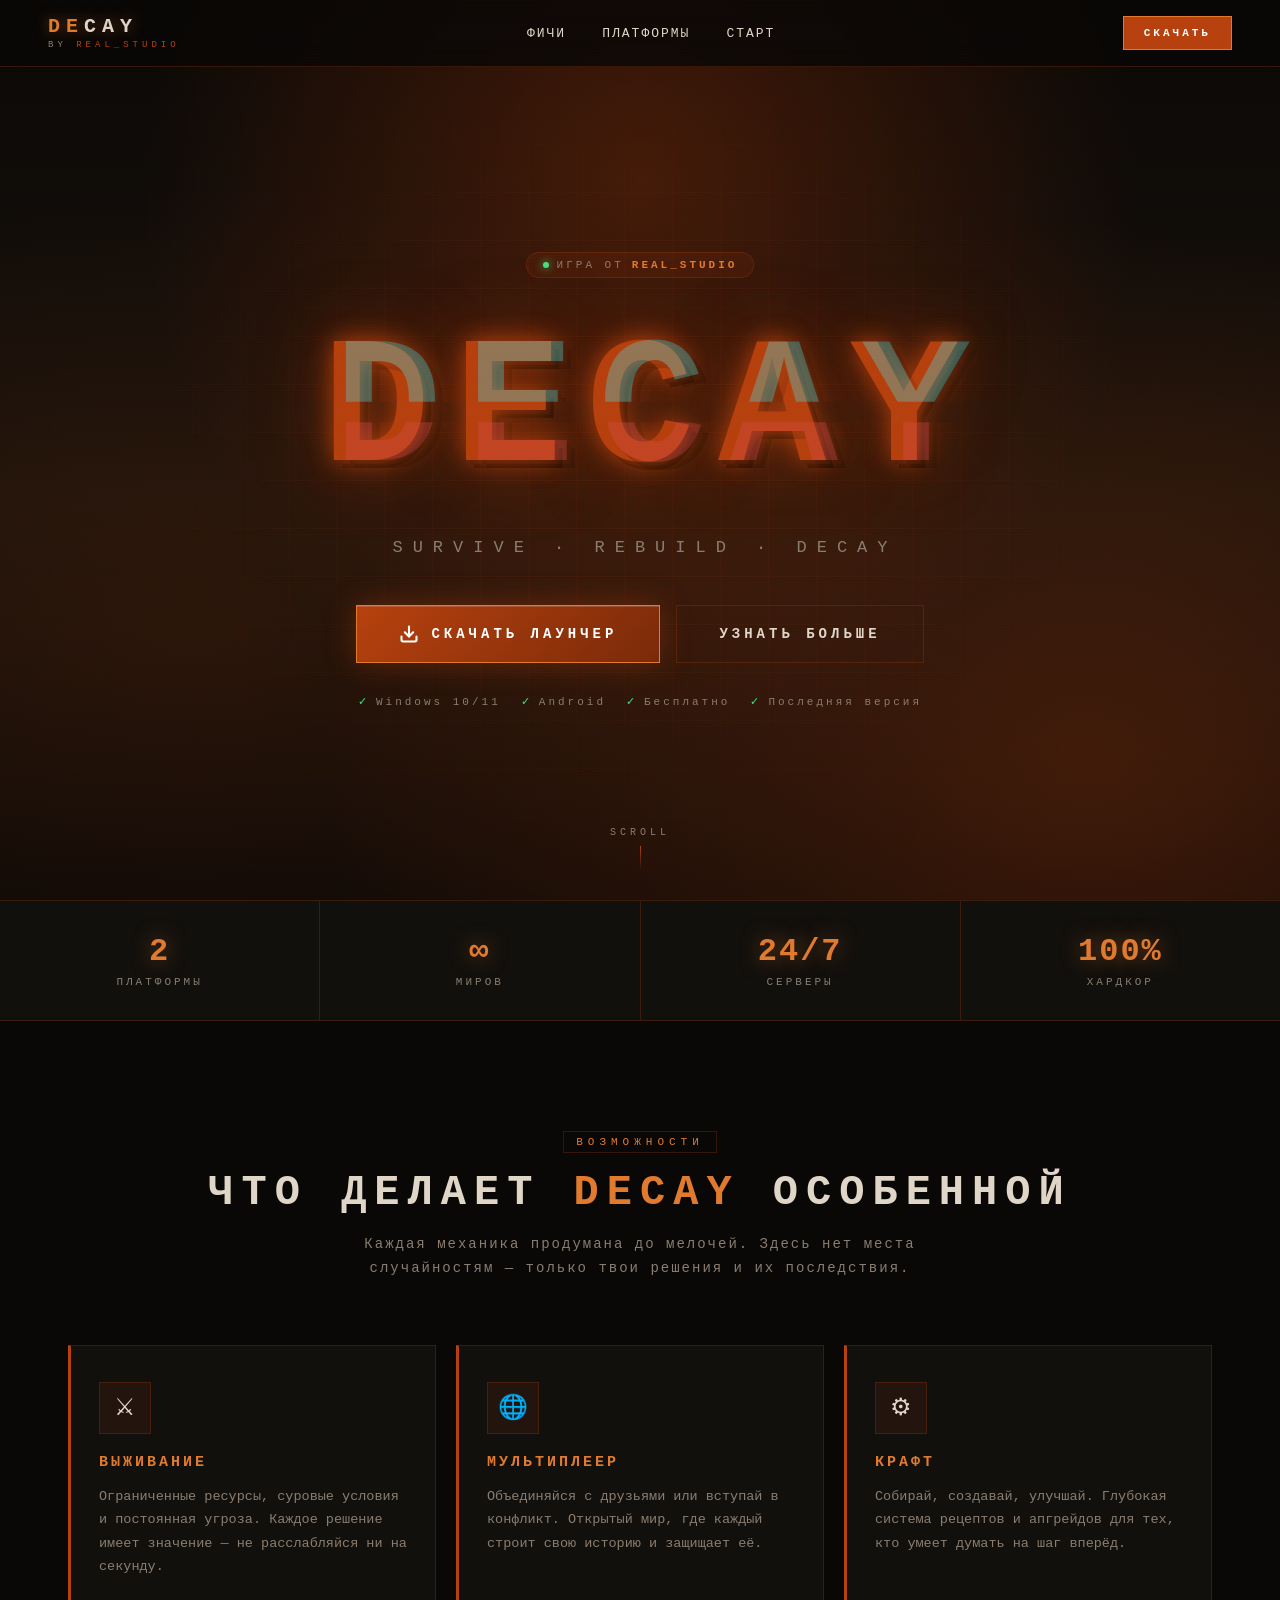
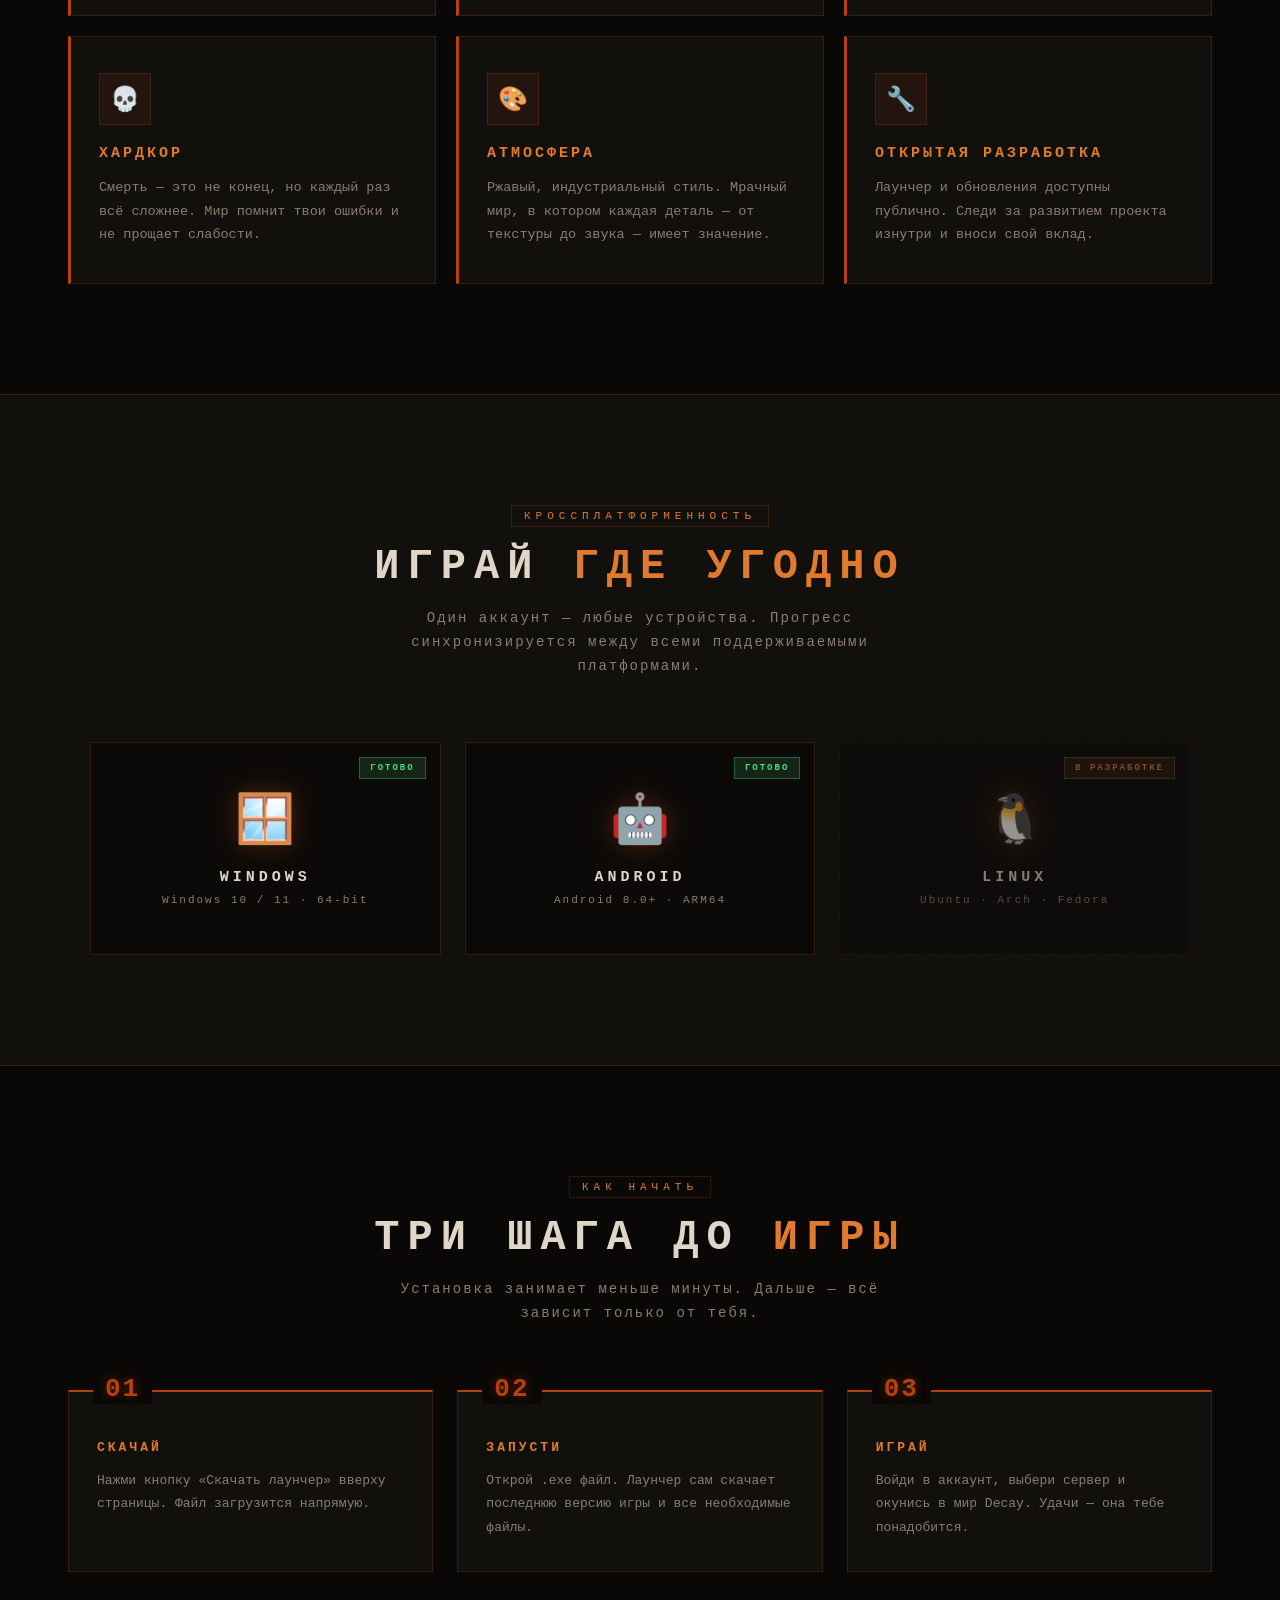
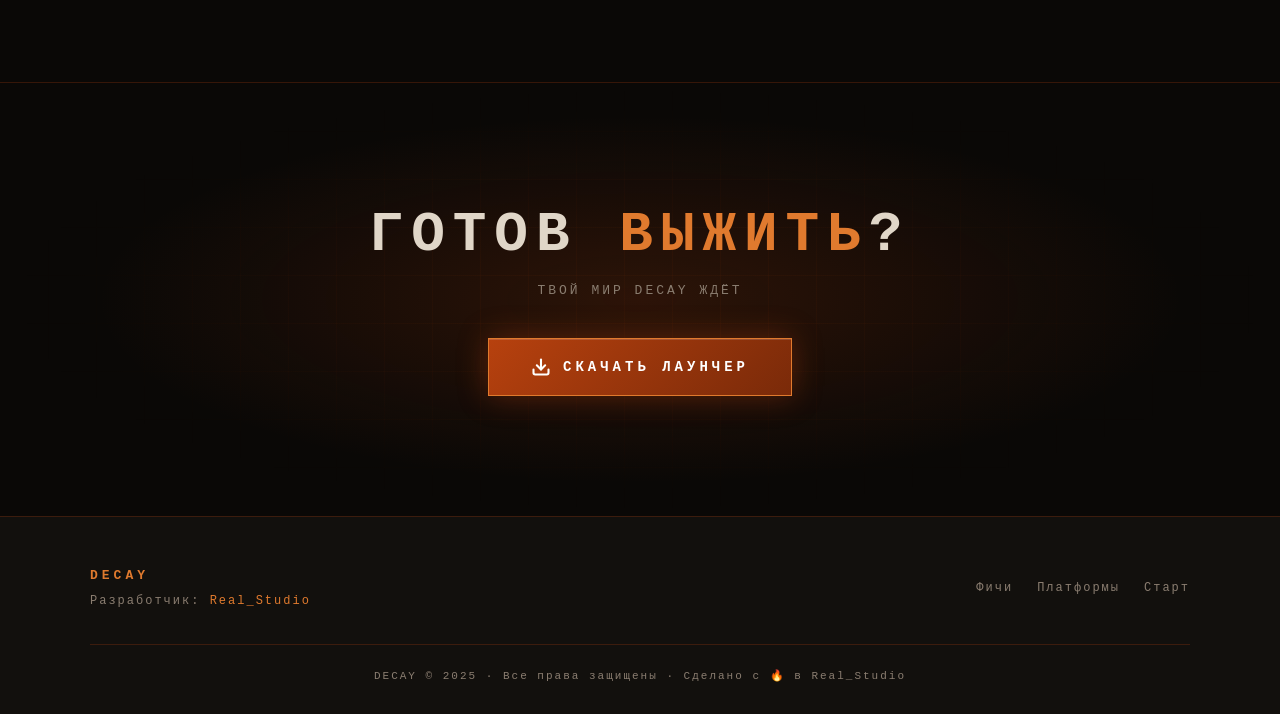
==== index.html @ 6ccb65f1 "Add initial index.html for DECAY landing page Initial HTML structure for the DECAY game landing page" ====
<!DOCTYPE html>
<html lang="ru">
<head>
<meta charset="UTF-8">
<meta name="viewport" content="width=device-width, initial-scale=1.0">
<title>DECAY — Survival Multiplayer by Real_Studio</title>
<meta name="description" content="DECAY — кроссплатформенная survival-игра от Real_Studio. Скачай лаунчер и окунись в ржавый мир выживания.">
<style>
  :root {
    --rust: #b7410e;
    --rust-light: #e07a2e;
    --rust-bright: #ff8c3a;
    --rust-dark: #7a2a09;
    --bg: #0a0806;
    --bg2: #12100d;
    --bg3: #1a1612;
    --border: rgba(183,65,14,0.25);
    --text: #e0d6c8;
    --dim: #8a7d70;
    --green: #4ade80;
  }

  * { margin: 0; padding: 0; box-sizing: border-box; }

  html, body {
    background: var(--bg);
    color: var(--text);
    font-family: 'Consolas', 'Courier New', monospace;
    overflow-x: hidden;
    scroll-behavior: smooth;
    -webkit-font-smoothing: antialiased;
  }

  body::before {
    content: '';
    position: fixed;
    inset: 0;
    pointer-events: none;
    z-index: 9999;
    opacity: 0.035;
    background-image: repeating-linear-gradient(
      0deg, transparent 0, transparent 2px,
      rgba(255,255,255,0.15) 2px, rgba(255,255,255,0.15) 3px
    );
    mix-blend-mode: overlay;
  }

  /* === NAVBAR === */
  nav {
    position: fixed;
    top: 0; left: 0; right: 0;
    z-index: 1000;
    display: flex;
    align-items: center;
    justify-content: space-between;
    padding: 16px 48px;
    background: rgba(10,8,6,0.85);
    backdrop-filter: blur(12px);
    -webkit-backdrop-filter: blur(12px);
    border-bottom: 1px solid var(--border);
  }
  .nav-brand {
    display: flex;
    align-items: center;
    gap: 14px;
    text-decoration: none;
  }
  .nav-logo {
    width: 40px;
    height: 40px;
    object-fit: contain;
    filter: drop-shadow(0 0 10px rgba(217,97,28,0.7));
  }
  .brand-text {
    display: flex;
    flex-direction: column;
    line-height: 1;
  }
  .logo {
    font-weight: 900;
    font-size: 20px;
    letter-spacing: 6px;
    color: var(--rust-light);
    text-shadow: 0 0 14px rgba(224,122,46,0.5);
  }
  .logo span { color: var(--text); }
  .brand-sub {
    font-size: 9px;
    letter-spacing: 4px;
    color: var(--dim);
    margin-top: 4px;
  }
  .brand-sub em {
    color: var(--rust);
    font-style: normal;
  }
  nav ul {
    display: flex;
    gap: 36px;
    list-style: none;
  }
  nav a.nav-link {
    color: var(--text);
    text-decoration: none;
    font-size: 13px;
    letter-spacing: 2px;
    transition: color .2s, text-shadow .2s;
    position: relative;
  }
  nav a.nav-link::after {
    content: '';
    position: absolute;
    left: 0; bottom: -6px;
    width: 0; height: 1px;
    background: var(--rust-light);
    transition: width .3s;
  }
  nav a.nav-link:hover { color: var(--rust-light); }
  nav a.nav-link:hover::after { width: 100%; }

  .nav-download {
    padding: 10px 20px;
    background: var(--rust);
    color: #fff;
    text-decoration: none;
    font-size: 11px;
    letter-spacing: 3px;
    border: 1px solid var(--rust-light);
    transition: all .2s;
    font-weight: bold;
  }
  .nav-download:hover {
    background: var(--rust-light);
    box-shadow: 0 0 20px rgba(224,122,46,0.6);
  }

  /* === HERO === */
  .hero {
    min-height: 100vh;
    display: flex;
    flex-direction: column;
    justify-content: center;
    align-items: center;
    text-align: center;
    padding: 140px 24px 80px;
    position: relative;
    overflow: hidden;
    background:
      radial-gradient(ellipse at 50% 20%, rgba(122,42,9,0.5) 0%, transparent 55%),
      radial-gradient(ellipse at 85% 85%, rgba(183,65,14,0.3) 0%, transparent 50%),
      radial-gradient(ellipse at 15% 70%, rgba(183,65,14,0.15) 0%, transparent 50%),
      linear-gradient(180deg, #0a0806 0%, #17110b 55%, #0a0806 100%);
  }
  .hero::before {
    content: '';
    position: absolute;
    inset: 0;
    background-image: 
      linear-gradient(rgba(183,65,14,0.07) 1px, transparent 1px),
      linear-gradient(90deg, rgba(183,65,14,0.07) 1px, transparent 1px);
    background-size: 48px 48px;
    mask-image: radial-gradient(ellipse at center, black 15%, transparent 70%);
    -webkit-mask-image: radial-gradient(ellipse at center, black 15%, transparent 70%);
    pointer-events: none;
  }

  .studio-tag {
    position: relative;
    z-index: 2;
    display: inline-flex;
    align-items: center;
    gap: 8px;
    padding: 6px 16px;
    background: rgba(183,65,14,0.1);
    border: 1px solid var(--border);
    border-radius: 100px;
    font-size: 11px;
    letter-spacing: 3px;
    color: var(--dim);
    margin-bottom: 32px;
  }
  .studio-tag em {
    color: var(--rust-light);
    font-style: normal;
    font-weight: bold;
  }
  .studio-tag .dot {
    width: 6px; height: 6px;
    border-radius: 50%;
    background: var(--green);
    box-shadow: 0 0 8px var(--green);
    animation: pulse 2s infinite;
  }
  @keyframes pulse {
    0%, 100% { opacity: 1; }
    50% { opacity: 0.4; }
  }

  .hero-logo {
    width: 180px;
    height: 180px;
    object-fit: contain;
    margin-bottom: 24px;
    position: relative;
    z-index: 2;
    filter: drop-shadow(0 0 30px rgba(224,122,46,0.75)) drop-shadow(0 0 70px rgba(183,65,14,0.5));
    animation: logoPulse 4s ease-in-out infinite;
  }
  @keyframes logoPulse {
    0%, 100% { filter: drop-shadow(0 0 30px rgba(224,122,46,0.75)) drop-shadow(0 0 70px rgba(183,65,14,0.5)); }
    50% { filter: drop-shadow(0 0 40px rgba(224,122,46,0.95)) drop-shadow(0 0 90px rgba(183,65,14,0.7)); }
  }

  .hero h1 {
    font-size: clamp(64px, 15vw, 180px);
    font-weight: 900;
    letter-spacing: 24px;
    margin-bottom: 24px;
    color: var(--rust);
    position: relative;
    text-shadow:
      0 0 24px rgba(183,65,14,0.9),
      0 0 70px rgba(183,65,14,0.5),
      4px 4px 0 #2a1206,
      8px 8px 0 #1a0d04;
    animation: flicker 5s infinite;
    z-index: 2;
    padding-left: 24px;
  }
  .hero h1::before, .hero h1::after {
    content: 'DECAY';
    position: absolute;
    top: 0; left: 0;
    width: 100%;
    overflow: hidden;
    padding-left: 24px;
  }
  .hero h1::before {
    color: #4ad6d6;
    animation: glitch1 3s infinite;
    clip-path: polygon(0 0, 100% 0, 100% 45%, 0 45%);
    opacity: 0.35;
  }
  .hero h1::after {
    color: #d64a4a;
    animation: glitch2 3.5s infinite;
    clip-path: polygon(0 55%, 100% 55%, 100% 100%, 0 100%);
    opacity: 0.35;
  }

  @keyframes flicker {
    0%, 100% { opacity: 1; }
    91% { opacity: 1; }
    92% { opacity: 0.7; }
    93% { opacity: 1; }
    95% { opacity: 0.85; }
    96% { opacity: 1; }
  }
  @keyframes glitch1 {
    0%, 100% { transform: translate(0); }
    20% { transform: translate(-3px, 1px); }
    40% { transform: translate(2px, -1px); }
    60% { transform: translate(-1px, 0); }
  }
  @keyframes glitch2 {
    0%, 100% { transform: translate(0); }
    25% { transform: translate(3px, -1px); }
    55% { transform: translate(-2px, 1px); }
    75% { transform: translate(1px, 0); }
  }

  .hero p.tagline {
    font-size: clamp(13px, 1.8vw, 17px);
    letter-spacing: 10px;
    color: var(--dim);
    margin-bottom: 48px;
    text-transform: uppercase;
    position: relative;
    z-index: 2;
    padding-left: 10px;
  }

  .hero-buttons {
    display: flex;
    gap: 16px;
    flex-wrap: wrap;
    justify-content: center;
    position: relative;
    z-index: 2;
    margin-bottom: 32px;
  }

  .btn {
    display: inline-flex;
    align-items: center;
    gap: 12px;
    padding: 18px 42px;
    font-family: inherit;
    font-size: 14px;
    font-weight: bold;
    letter-spacing: 4px;
    text-transform: uppercase;
    text-decoration: none;
    border: 1px solid;
    transition: all .25s;
    cursor: pointer;
    position: relative;
    overflow: hidden;
  }
  .btn-primary {
    background: linear-gradient(135deg, var(--rust) 0%, var(--rust-dark) 100%);
    color: #fff;
    border-color: var(--rust-light);
    box-shadow: 0 0 30px rgba(183,65,14,0.4), inset 0 1px 0 rgba(255,255,255,0.15);
  }
  .btn-primary::before {
    content: '';
    position: absolute;
    top: 0; left: -100%;
    width: 100%; height: 100%;
    background: linear-gradient(90deg, transparent, rgba(255,255,255,0.15), transparent);
    transition: left .6s;
  }
  .btn-primary:hover::before { left: 100%; }
  .btn-primary:hover {
    transform: translateY(-2px);
    box-shadow: 0 0 55px rgba(224,122,46,0.8), 0 10px 25px rgba(0,0,0,0.6);
    background: linear-gradient(135deg, var(--rust-light) 0%, var(--rust) 100%);
  }
  .btn-primary:active { transform: translateY(0); }
  .btn-primary svg { width: 20px; height: 20px; }

  .btn-secondary {
    background: transparent;
    color: var(--text);
    border-color: var(--border);
  }
  .btn-secondary:hover {
    border-color: var(--rust-light);
    color: var(--rust-light);
    background: rgba(183,65,14,0.05);
  }

  .hero .meta {
    font-size: 11px;
    color: var(--dim);
    letter-spacing: 3px;
    position: relative;
    z-index: 2;
    display: flex;
    gap: 20px;
    flex-wrap: wrap;
    justify-content: center;
  }
  .hero .meta span {
    display: inline-flex;
    align-items: center;
    gap: 6px;
  }
  .hero .meta .check {
    color: var(--green);
  }

  /* === SCROLL HINT === */
  .scroll-hint {
    position: absolute;
    bottom: 30px;
    left: 50%;
    transform: translateX(-50%);
    color: var(--dim);
    font-size: 10px;
    letter-spacing: 4px;
    z-index: 2;
    display: flex;
    flex-direction: column;
    align-items: center;
    gap: 8px;
    animation: bounce 2s infinite;
  }
  @keyframes bounce {
    0%, 100% { transform: translate(-50%, 0); }
    50% { transform: translate(-50%, 8px); }
  }
  .scroll-hint::after {
    content: '';
    width: 1px;
    height: 24px;
    background: linear-gradient(to bottom, var(--rust), transparent);
  }

  /* === STATS BAR === */
  .stats-bar {
    display: flex;
    justify-content: center;
    flex-wrap: wrap;
    gap: 0;
    background: var(--bg2);
    border-top: 1px solid var(--border);
    border-bottom: 1px solid var(--border);
    padding: 0;
  }
  .stat {
    flex: 1;
    min-width: 180px;
    padding: 32px 24px;
    text-align: center;
    border-right: 1px solid var(--border);
  }
  .stat:last-child { border-right: none; }
  .stat-value {
    font-size: 32px;
    font-weight: 900;
    color: var(--rust-light);
    letter-spacing: 2px;
    text-shadow: 0 0 20px rgba(224,122,46,0.5);
    margin-bottom: 6px;
  }
  .stat-label {
    font-size: 11px;
    letter-spacing: 3px;
    color: var(--dim);
    text-transform: uppercase;
  }

  /* === SECTIONS === */
  section {
    padding: 110px 48px;
    max-width: 1240px;
    margin: 0 auto;
  }
  .section-header {
    text-align: center;
    margin-bottom: 64px;
  }
  .section-kicker {
    display: inline-block;
    font-size: 11px;
    letter-spacing: 5px;
    color: var(--rust-light);
    margin-bottom: 16px;
    padding: 4px 12px;
    border: 1px solid var(--border);
  }
  .section-title {
    font-size: clamp(28px, 4vw, 42px);
    font-weight: 900;
    letter-spacing: 8px;
    color: var(--text);
    margin-bottom: 16px;
  }
  .section-title span { color: var(--rust-light); }
  .section-sub {
    color: var(--dim);
    letter-spacing: 2px;
    font-size: 14px;
    max-width: 560px;
    margin: 0 auto;
    line-height: 1.7;
  }

  /* === FEATURES === */
  .features-grid {
    display: grid;
    grid-template-columns: repeat(auto-fit, minmax(280px, 1fr));
    gap: 20px;
  }
  .feature-card {
    padding: 36px 28px;
    background: var(--bg2);
    border: 1px solid var(--border);
    border-left: 3px solid var(--rust);
    transition: all .3s;
    position: relative;
    overflow: hidden;
  }
  .feature-card::before {
    content: '';
    position: absolute;
    top: 0; left: -100%;
    width: 100%; height: 100%;
    background: linear-gradient(90deg, transparent, rgba(224,122,46,0.08), transparent);
    transition: left .6s;
  }
  .feature-card:hover::before { left: 100%; }
  .feature-card:hover {
    border-left-color: var(--rust-light);
    border-color: rgba(224,122,46,0.5);
    transform: translateY(-4px);
    box-shadow: 0 15px 35px rgba(0,0,0,0.6), 0 0 25px rgba(183,65,14,0.15);
  }
  .feature-icon {
    display: inline-flex;
    align-items: center;
    justify-content: center;
    width: 52px;
    height: 52px;
    background: rgba(183,65,14,0.1);
    border: 1px solid var(--border);
    margin-bottom: 20px;
    font-size: 24px;
  }
  .feature-card h3 {
    font-size: 15px;
    letter-spacing: 3px;
    color: var(--rust-light);
    margin-bottom: 14px;
    font-weight: 900;
  }
  .feature-card p {
    font-size: 13.5px;
    line-height: 1.75;
    color: var(--dim);
  }

  /* === PLATFORMS === */
  .platforms {
    background: var(--bg2);
    border-top: 1px solid var(--border);
    border-bottom: 1px solid var(--border);
    max-width: 100%;
    padding: 110px 48px;
  }
  .platforms-inner {
    max-width: 1100px;
    margin: 0 auto;
  }
  .platforms-grid {
    display: grid;
    grid-template-columns: repeat(auto-fit, minmax(260px, 1fr));
    gap: 24px;
  }
  .platform {
    display: flex;
    flex-direction: column;
    align-items: center;
    padding: 48px 24px;
    border: 1px solid var(--border);
    background: rgba(0,0,0,0.35);
    transition: all .3s;
    position: relative;
  }
  .platform.ready:hover {
    border-color: var(--rust);
    background: rgba(183,65,14,0.07);
    box-shadow: 0 0 30px rgba(183,65,14,0.2);
    transform: translateY(-3px);
  }
  .platform.dev {
    opacity: 0.55;
    border-style: dashed;
  }
  .platform .p-icon {
    font-size: 48px;
    margin-bottom: 20px;
    filter: drop-shadow(0 0 12px rgba(183,65,14,0.4));
  }
  .platform h4 {
    font-size: 15px;
    letter-spacing: 4px;
    color: var(--text);
    margin-bottom: 8px;
    font-weight: 900;
  }
  .platform small {
    color: var(--dim);
    font-size: 11px;
    letter-spacing: 2px;
  }
  .badge {
    position: absolute;
    top: 14px;
    right: 14px;
    font-size: 9px;
    letter-spacing: 2px;
    padding: 5px 10px;
    font-weight: bold;
  }
  .badge.ready {
    background: rgba(74, 222, 128, 0.12);
    color: var(--green);
    border: 1px solid rgba(74, 222, 128, 0.35);
  }
  .badge.dev {
    background: rgba(224, 122, 46, 0.12);
    color: var(--rust-light);
    border: 1px solid rgba(224, 122, 46, 0.35);
    animation: blink 1.8s infinite;
  }
  @keyframes blink {
    0%, 100% { opacity: 1; }
    50% { opacity: 0.5; }
  }

  /* === STEPS === */
  .steps {
    display: grid;
    grid-template-columns: repeat(auto-fit, minmax(260px, 1fr));
    gap: 24px;
  }
  .step {
    padding: 40px 28px 32px;
    background: var(--bg2);
    border: 1px solid var(--border);
    border-top: 2px solid var(--rust);
    position: relative;
    transition: all .3s;
  }
  .step:hover {
    border-top-color: var(--rust-light);
    transform: translateY(-3px);
  }
  .step-num {
    position: absolute;
    top: -18px;
    left: 24px;
    background: var(--bg);
    padding: 0 12px;
    font-size: 26px;
    font-weight: 900;
    color: var(--rust);
    letter-spacing: 2px;
    text-shadow: 0 0 10px rgba(183,65,14,0.5);
  }
  .step h4 {
    color: var(--rust-light);
    letter-spacing: 3px;
    margin-bottom: 14px;
    font-size: 13px;
    margin-top: 8px;
    font-weight: 900;
  }
  .step p {
    color: var(--dim);
    font-size: 13px;
    line-height: 1.8;
  }

  /* === CTA === */
  .cta {
    text-align: center;
    padding: 120px 32px;
    background:
      radial-gradient(ellipse at center, rgba(183,65,14,0.2) 0%, transparent 60%),
      var(--bg);
    border-top: 1px solid var(--border);
    position: relative;
    overflow: hidden;
  }
  .cta::before {
    content: '';
    position: absolute;
    inset: 0;
    background-image: 
      linear-gradient(rgba(183,65,14,0.05) 1px, transparent 1px),
      linear-gradient(90deg, rgba(183,65,14,0.05) 1px, transparent 1px);
    background-size: 48px 48px;
    mask-image: radial-gradient(ellipse at center, black 20%, transparent 70%);
    -webkit-mask-image: radial-gradient(ellipse at center, black 20%, transparent 70%);
    pointer-events: none;
  }
  .cta > * { position: relative; z-index: 2; }
  .cta h2 {
    font-size: clamp(30px, 5vw, 56px);
    font-weight: 900;
    letter-spacing: 8px;
    color: var(--text);
    margin-bottom: 16px;
  }
  .cta h2 span { color: var(--rust-light); }
  .cta p {
    color: var(--dim);
    letter-spacing: 3px;
    font-size: 13px;
    margin-bottom: 40px;
    text-transform: uppercase;
  }

  /* === FOOTER === */
  footer {
    padding: 48px 32px 32px;
    border-top: 1px solid var(--border);
    background: var(--bg2);
  }
  .footer-inner {
    max-width: 1100px;
    margin: 0 auto;
    display: flex;
    justify-content: space-between;
    align-items: center;
    flex-wrap: wrap;
    gap: 24px;
  }
  .footer-brand {
    display: flex;
    align-items: center;
    gap: 14px;
  }
  .footer-logo {
    width: 34px;
    height: 34px;
    object-fit: contain;
    filter: drop-shadow(0 0 8px rgba(217,97,28,0.6));
  }
  .footer-text {
    color: var(--dim);
    font-size: 12px;
    letter-spacing: 2px;
    line-height: 1.7;
  }
  .footer-text strong {
    color: var(--rust-light);
    display: block;
    font-size: 13px;
    letter-spacing: 4px;
    margin-bottom: 4px;
  }
  .footer-links {
    display: flex;
    gap: 24px;
    flex-wrap: wrap;
  }
  .footer-links a {
    color: var(--dim);
    text-decoration: none;
    font-size: 12px;
    letter-spacing: 2px;
    transition: color .2s;
  }
  .footer-links a:hover { color: var(--rust-light); }
  .footer-bottom {
    max-width: 1100px;
    margin: 32px auto 0;
    padding-top: 24px;
    border-top: 1px solid var(--border);
    text-align: center;
    color: var(--dim);
    font-size: 11px;
    letter-spacing: 2px;
  }

  /* === SCROLLBAR === */
  ::-webkit-scrollbar { width: 10px; }
  ::-webkit-scrollbar-track { background: var(--bg); }
  ::-webkit-scrollbar-thumb {
    background: var(--rust-dark);
    border-radius: 5px;
  }
  ::-webkit-scrollbar-thumb:hover { background: var(--rust); }

  /* === RESPONSIVE === */
  @media (max-width: 900px) {
    nav { padding: 14px 24px; }
    nav ul { gap: 20px; }
    .nav-download { display: none; }
    .brand-sub { display: none; }
  }
  @media (max-width: 640px) {
    nav { padding: 12px 16px; }
    nav ul { gap: 14px; }
    nav a.nav-link { font-size: 11px; letter-spacing: 1px; }
    .logo { font-size: 16px; letter-spacing: 4px; }
    .nav-logo { width: 32px; height: 32px; }
    .hero { padding: 110px 20px 70px; }
    .hero h1 { letter-spacing: 12px; padding-left: 12px; }
    .hero h1::before, .hero h1::after { padding-left: 12px; }
    .hero-logo { width: 120px; height: 120px; }
    .hero p.tagline { letter-spacing: 6px; font-size: 12px; }
    .hero-buttons { flex-direction: column; width: 100%; max-width: 320px; }
    .btn { justify-content: center; padding: 16px 24px; font-size: 12px; }
    section { padding: 70px 20px; }
    .platforms { padding: 70px 20px; }
    .section-title { letter-spacing: 5px; }
    .stat { min-width: 50%; }
    .stat:nth-child(2) { border-right: none; }
    .stat:nth-child(3), .stat:nth-child(4) { border-top: 1px solid var(--border); }
    .footer-inner { flex-direction: column; text-align: center; }
  }
</style>
</head>
<body>

<!-- === NAVBAR === -->
<nav>
  <a href="#" class="nav-brand">
    <!-- ⚠️ ЗАМЕНИ logo.png НА СВОЙ ФАЙЛ -->
    <img src="logo.png" alt="DECAY" class="nav-logo" onerror="this.style.display='none'">
    <div class="brand-text">
      <div class="logo">DE<span>CAY</span></div>
      <div class="brand-sub">BY <em>REAL_STUDIO</em></div>
    </div>
  </a>
  <ul>
    <li><a class="nav-link" href="#features">ФИЧИ</a></li>
    <li><a class="nav-link" href="#platforms">ПЛАТФОРМЫ</a></li>
    <li><a class="nav-link" href="#start">СТАРТ</a></li>
  </ul>
  <a class="nav-download" href="https://github.com/vovapro01345/decay-launcher/releases/latest/download/decay-launcher.exe">
    СКАЧАТЬ
  </a>
</nav>

<!-- === HERO === -->
<header class="hero">
  <div class="studio-tag">
    <span class="dot"></span>
    ИГРА ОТ <em>REAL_STUDIO</em>
  </div>

  <!-- ⚠️ ЗАМЕНИ logo.png НА СВОЙ ФАЙЛ -->
  <img src="logo.png" alt="DECAY Logo" class="hero-logo" onerror="this.style.display='none'">

  <h1>DECAY</h1>
  <p class="tagline">Survive · Rebuild · Decay</p>

  <div class="hero-buttons">
    <a class="btn btn-primary" 
       href="https://github.com/vovapro01345/decay-launcher/releases/latest/download/decay-launcher.exe">
      <svg viewBox="0 0 24 24" fill="none" stroke="currentColor" stroke-width="2.5" stroke-linecap="round" stroke-linejoin="round">
        <path d="M21 15v4a2 2 0 0 1-2 2H5a2 2 0 0 1-2-2v-4"/>
        <polyline points="7 10 12 15 17 10"/>
        <line x1="12" y1="15" x2="12" y2="3"/>
      </svg>
      Скачать лаунчер
    </a>
    <a class="btn btn-secondary" href="#features">Узнать больше</a>
  </div>

  <div class="meta">
    <span><span class="check">✓</span> Windows 10/11</span>
    <span><span class="check">✓</span> Android</span>
    <span><span class="check">✓</span> Бесплатно</span>
    <span><span class="check">✓</span> Последняя версия</span>
  </div>

  <div class="scroll-hint">SCROLL</div>
</header>

<!-- === STATS BAR === -->
<div class="stats-bar">
  <div class="stat">
    <div class="stat-value">2</div>
    <div class="stat-label">Платформы</div>
  </div>
  <div class="stat">
    <div class="stat-value">∞</div>
    <div class="stat-label">Миров</div>
  </div>
  <div class="stat">
    <div class="stat-value">24/7</div>
    <div class="stat-label">Серверы</div>
  </div>
  <div class="stat">
    <div class="stat-value">100%</div>
    <div class="stat-label">Хардкор</div>
  </div>
</div>

<!-- === FEATURES === -->
<section id="features">
  <div class="section-header">
    <div class="section-kicker">ВОЗМОЖНОСТИ</div>
    <h2 class="section-title">ЧТО ДЕЛАЕТ <span>DECAY</span> ОСОБЕННОЙ</h2>
    <p class="section-sub">Каждая механика продумана до мелочей. Здесь нет места случайностям — только твои решения и их последствия.</p>
  </div>
  <div class="features-grid">
    <div class="feature-card">
      <div class="feature-icon">⚔</div>
      <h3>ВЫЖИВАНИЕ</h3>
      <p>Ограниченные ресурсы, суровые условия и постоянная угроза. Каждое решение имеет значение — не расслабляйся ни на секунду.</p>
    </div>
    <div class="feature-card">
      <div class="feature-icon">🌐</div>
      <h3>МУЛЬТИПЛЕЕР</h3>
      <p>Объединяйся с друзьями или вступай в конфликт. Открытый мир, где каждый строит свою историю и защищает её.</p>
    </div>
    <div class="feature-card">
      <div class="feature-icon">⚙</div>
      <h3>КРАФТ</h3>
      <p>Собирай, создавай, улучшай. Глубокая система рецептов и апгрейдов для тех, кто умеет думать на шаг вперёд.</p>
    </div>
    <div class="feature-card">
      <div class="feature-icon">💀</div>
      <h3>ХАРДКОР</h3>
      <p>Смерть — это не конец, но каждый раз всё сложнее. Мир помнит твои ошибки и не прощает слабости.</p>
    </div>
    <div class="feature-card">
      <div class="feature-icon">🎨</div>
      <h3>АТМОСФЕРА</h3>
      <p>Ржавый, индустриальный стиль. Мрачный мир, в котором каждая деталь — от текстуры до звука — имеет значение.</p>
    </div>
    <div class="feature-card">
      <div class="feature-icon">🔧</div>
      <h3>ОТКРЫТАЯ РАЗРАБОТКА</h3>
      <p>Лаунчер и обновления доступны публично. Следи за развитием проекта изнутри и вноси свой вклад.</p>
    </div>
  </div>
</section>

<!-- === PLATFORMS === -->
<section class="platforms" id="platforms">
  <div class="platforms-inner">
    <div class="section-header">
      <div class="section-kicker">КРОССПЛАТФОРМЕННОСТЬ</div>
      <h2 class="section-title">ИГРАЙ <span>ГДЕ УГОДНО</span></h2>
      <p class="section-sub">Один аккаунт — любые устройства. Прогресс синхронизируется между всеми поддерживаемыми платформами.</p>
    </div>
    <div class="platforms-grid">
      <div class="platform ready">
        <span class="badge ready">ГОТОВО</span>
        <div class="p-icon">🪟</div>
        <h4>WINDOWS</h4>
        <small>Windows 10 / 11 · 64-bit</small>
      </div>
      <div class="platform ready">
        <span class="badge ready">ГОТОВО</span>
        <div class="p-icon">🤖</div>
        <h4>ANDROID</h4>
        <small>Android 8.0+ · ARM64</small>
      </div>
      <div class="platform dev">
        <span class="badge dev">В РАЗРАБОТКЕ</span>
        <div class="p-icon">🐧</div>
        <h4>LINUX</h4>
        <small>Ubuntu · Arch · Fedora</small>
      </div>
    </div>
  </div>
</section>

<!-- === STEPS === -->
<section id="start">
  <div class="section-header">
    <div class="section-kicker">КАК НАЧАТЬ</div>
    <h2 class="section-title">ТРИ ШАГА ДО <span>ИГРЫ</span></h2>
    <p class="section-sub">Установка занимает меньше минуты. Дальше — всё зависит только от тебя.</p>
  </div>
  <div class="steps">
    <div class="step">
      <div class="step-num">01</div>
      <h4>СКАЧАЙ</h4>
      <p>Нажми кнопку «Скачать лаунчер» вверху страницы. Файл загрузится напрямую.</p>
    </div>
    <div class="step">
      <div class="step-num">02</div>
      <h4>ЗАПУСТИ</h4>
      <p>Открой .exe файл. Лаунчер сам скачает последнюю версию игры и все необходимые файлы.</p>
    </div>
    <div class="step">
      <div class="step-num">03</div>
      <h4>ИГРАЙ</h4>
      <p>Войди в аккаунт, выбери сервер и окунись в мир Decay. Удачи — она тебе понадобится.</p>
    </div>
  </div>
</section>

<!-- === CTA === -->
<div class="cta">
  <h2>ГОТОВ <span>ВЫЖИТЬ</span>?</h2>
  <p>Твой мир Decay ждёт</p>
  <a class="btn btn-primary" 
     href="https://github.com/vovapro01345/decay-launcher/releases/latest/download/decay-launcher.exe">
    <svg viewBox="0 0 24 24" fill="none" stroke="currentColor" stroke-width="2.5" stroke-linecap="round" stroke-linejoin="round">
      <path d="M21 15v4a2 2 0 0 1-2 2H5a2 2 0 0 1-2-2v-4"/>
      <polyline points="7 10 12 15 17 10"/>
      <line x1="12" y1="15" x2="12" y2="3"/>
    </svg>
    Скачать лаунчер
  </a>
</div>

<!-- === FOOTER === -->
<footer>
  <div class="footer-inner">
    <div class="footer-brand">
      <!-- ⚠️ ЗАМЕНИ logo.png НА СВОЙ ФАЙЛ -->
      <img src="logo.png" alt="DECAY" class="footer-logo" onerror="this.style.display='none'">
      <div class="footer-text">
        <strong>DECAY</strong>
        Разработчик: <em style="color:var(--rust-light);font-style:normal">Real_Studio</em>
      </div>
    </div>
    <div class="footer-links">
      <a href="#features">Фичи</a>
      <a href="#platforms">Платформы</a>
      <a href="#start">Старт</a>
    </div>
  </div>
  <div class="footer-bottom">
    DECAY © 2025 · Все права защищены · Сделано с 🔥 в Real_Studio
  </div>
</footer>

</body>
</html>
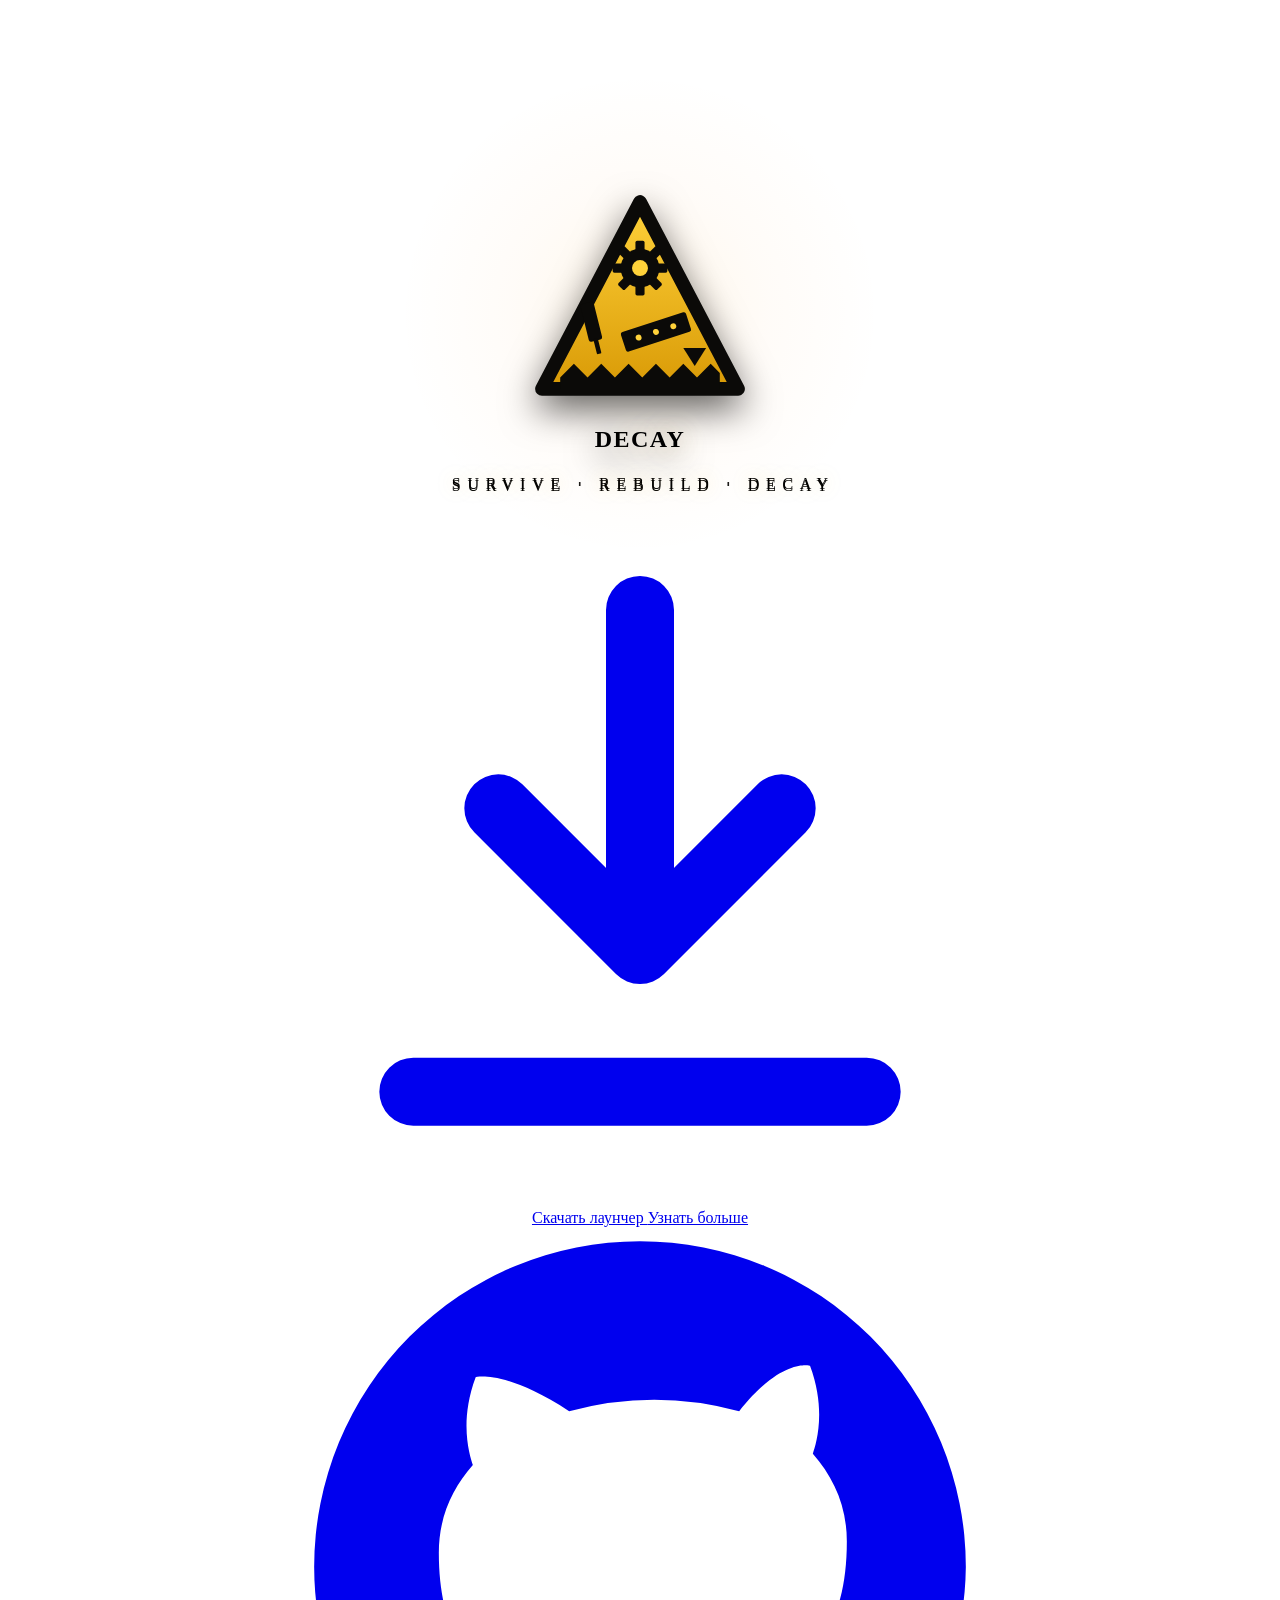
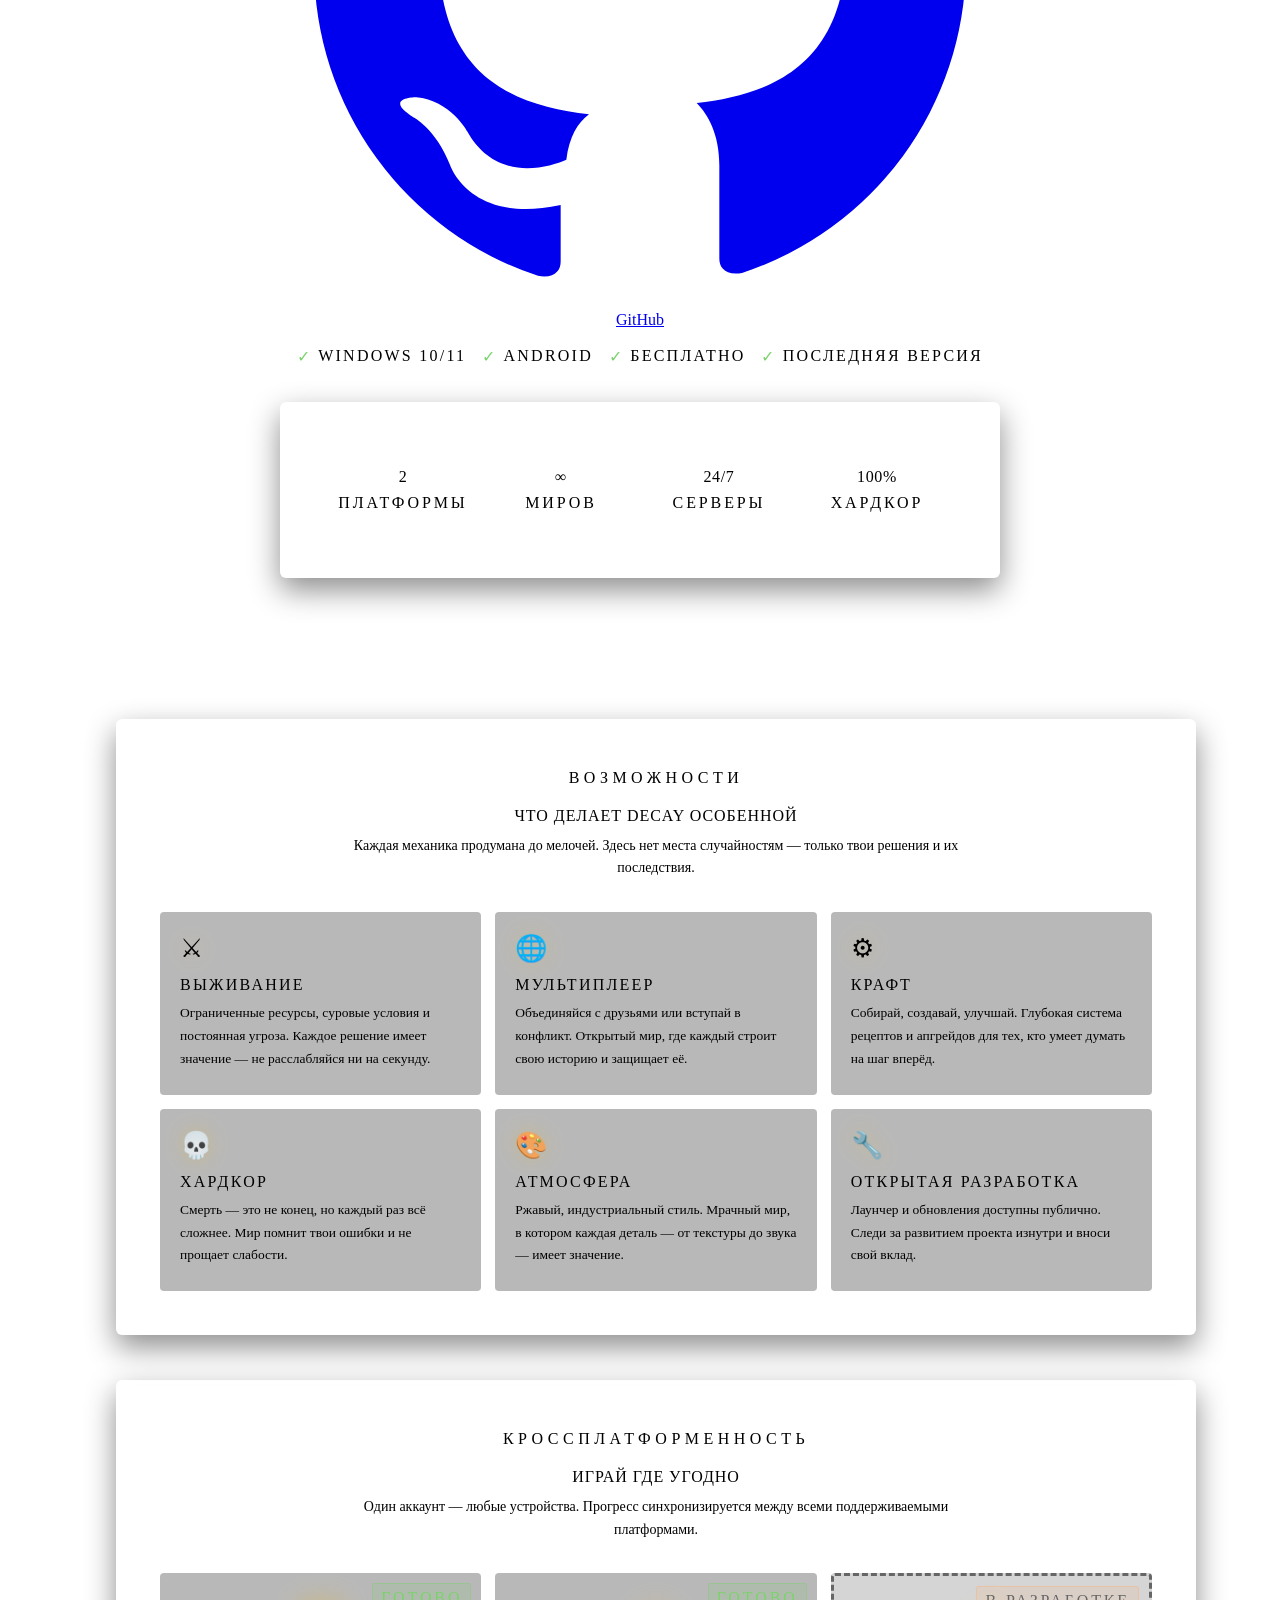
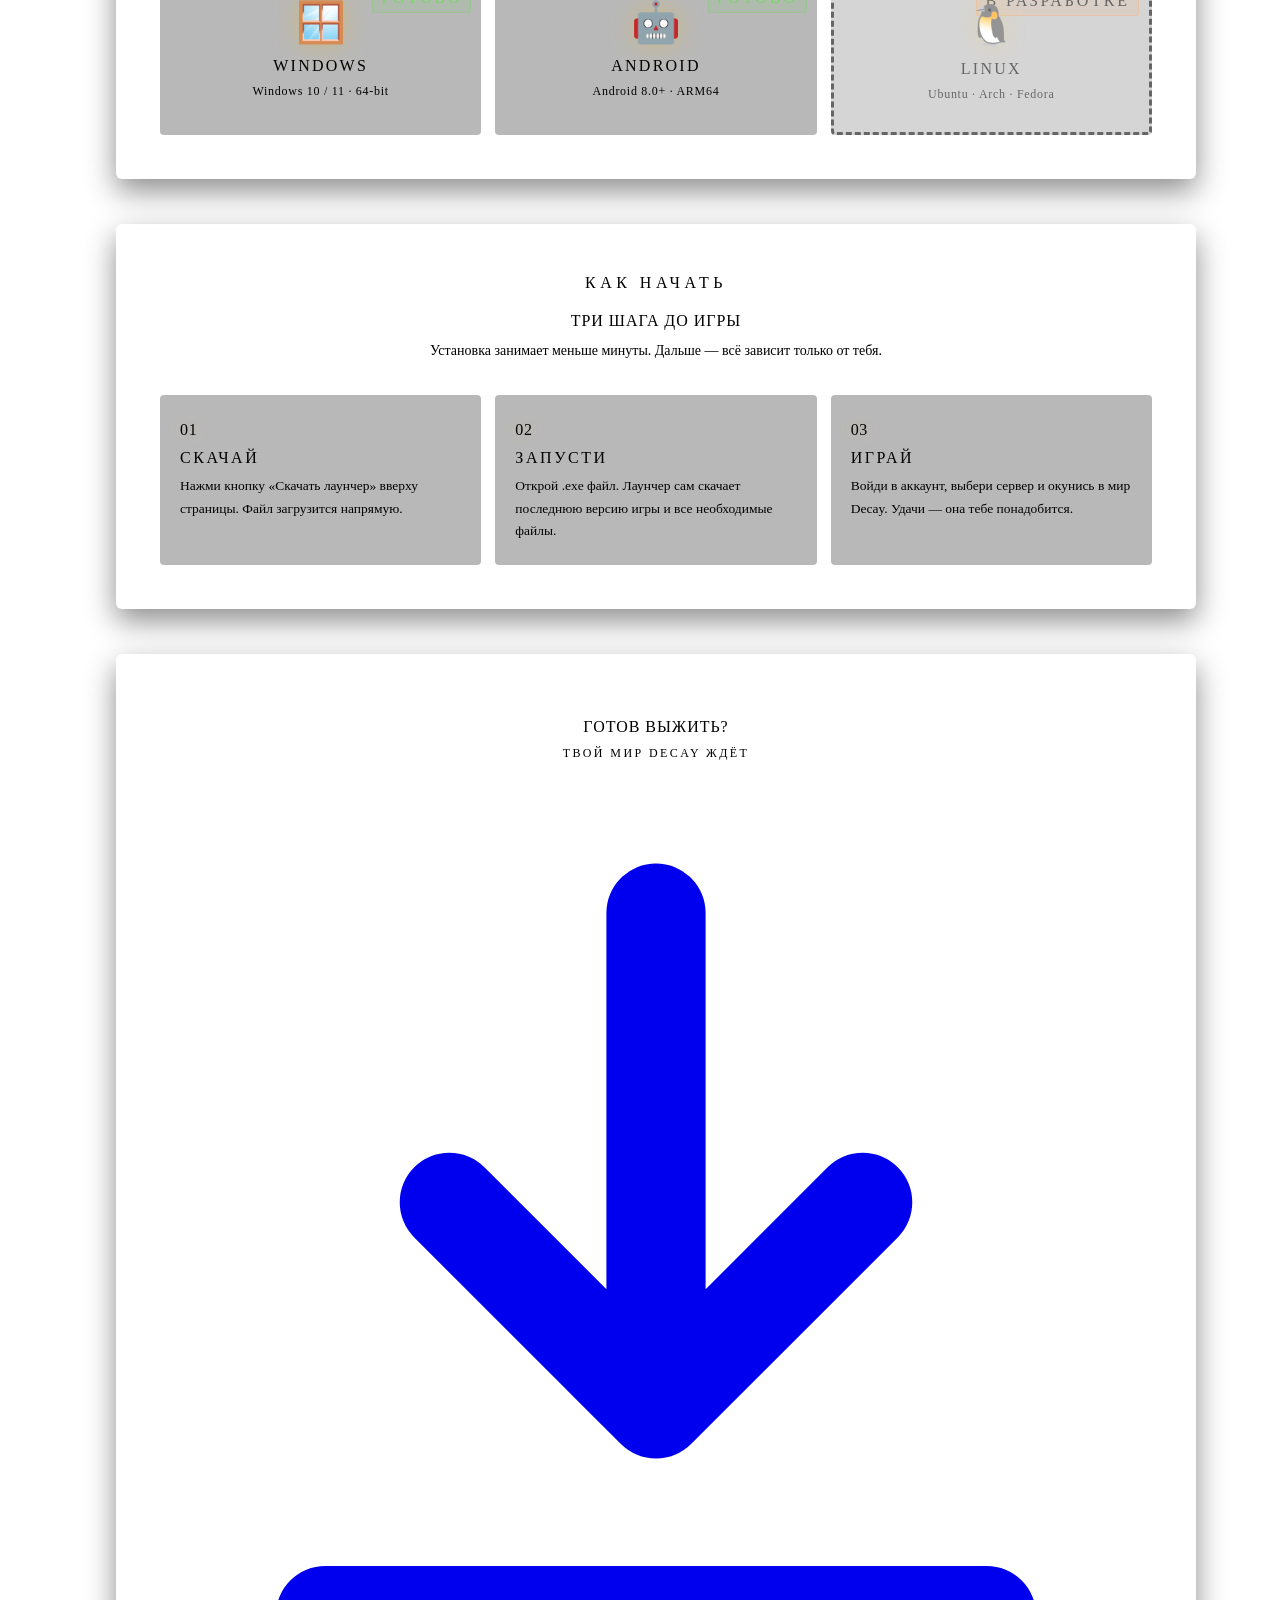
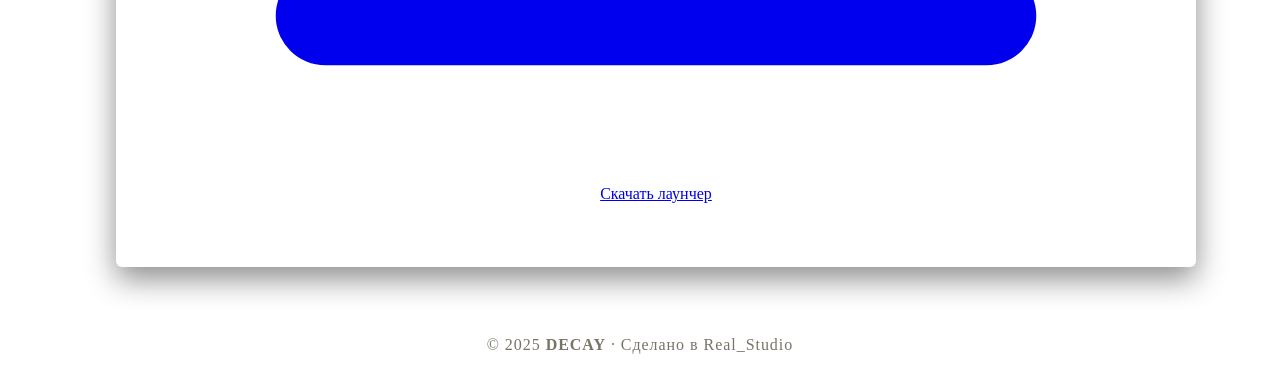
==== commit 11ed55d4: "Update index.html" ====
--- a/index.html
+++ b/index.html
@@ -1,994 +1,359 @@
 <!DOCTYPE html>
 <html lang="ru">
 <head>
-<meta charset="UTF-8">
-<meta name="viewport" content="width=device-width, initial-scale=1.0">
+<meta charset="utf-8">
+<meta name="viewport" content="width=device-width,initial-scale=1,viewport-fit=cover">
 <title>DECAY — Survival Multiplayer by Real_Studio</title>
 <meta name="description" content="DECAY — кроссплатформенная survival-игра от Real_Studio. Скачай лаунчер и окунись в ржавый мир выживания.">
+<meta name="theme-color" content="#0b0a08">
+<meta property="og:title" content="DECAY">
+<meta property="og:description" content="Survive · Rebuild · Decay">
+<link rel="icon" href="data:image/svg+xml,%3Csvg xmlns='http://www.w3.org/2000/svg' viewBox='0 0 100 100'%3E%3Cpolygon points='50,8 94,90 6,90' fill='%23f2b705' stroke='%230b0a08' stroke-width='8'/%3E%3C/svg%3E">
+<link rel="preload" href="fonts/oswald-cyr.woff2" as="font" type="font/woff2" crossorigin="">
+<link rel="stylesheet" href="css/site.css">
 <style>
-  :root {
-    --rust: #b7410e;
-    --rust-light: #e07a2e;
-    --rust-bright: #ff8c3a;
-    --rust-dark: #7a2a09;
-    --bg: #0a0806;
-    --bg2: #12100d;
-    --bg3: #1a1612;
-    --border: rgba(183,65,14,0.25);
-    --text: #e0d6c8;
-    --dim: #8a7d70;
-    --green: #4ade80;
-  }
-
-  * { margin: 0; padding: 0; box-sizing: border-box; }
-
-  html, body {
-    background: var(--bg);
-    color: var(--text);
-    font-family: 'Consolas', 'Courier New', monospace;
-    overflow-x: hidden;
-    scroll-behavior: smooth;
-    -webkit-font-smoothing: antialiased;
-  }
-
-  body::before {
-    content: '';
-    position: fixed;
-    inset: 0;
-    pointer-events: none;
-    z-index: 9999;
-    opacity: 0.035;
-    background-image: repeating-linear-gradient(
-      0deg, transparent 0, transparent 2px,
-      rgba(255,255,255,0.15) 2px, rgba(255,255,255,0.15) 3px
-    );
-    mix-blend-mode: overlay;
-  }
-
-  /* === NAVBAR === */
-  nav {
-    position: fixed;
-    top: 0; left: 0; right: 0;
-    z-index: 1000;
-    display: flex;
-    align-items: center;
-    justify-content: space-between;
-    padding: 16px 48px;
-    background: rgba(10,8,6,0.85);
-    backdrop-filter: blur(12px);
-    -webkit-backdrop-filter: blur(12px);
-    border-bottom: 1px solid var(--border);
-  }
-  .nav-brand {
-    display: flex;
-    align-items: center;
-    gap: 14px;
-    text-decoration: none;
-  }
-  .nav-logo {
-    width: 40px;
-    height: 40px;
-    object-fit: contain;
-    filter: drop-shadow(0 0 10px rgba(217,97,28,0.7));
-  }
-  .brand-text {
-    display: flex;
-    flex-direction: column;
-    line-height: 1;
-  }
-  .logo {
-    font-weight: 900;
-    font-size: 20px;
-    letter-spacing: 6px;
-    color: var(--rust-light);
-    text-shadow: 0 0 14px rgba(224,122,46,0.5);
-  }
-  .logo span { color: var(--text); }
-  .brand-sub {
-    font-size: 9px;
-    letter-spacing: 4px;
-    color: var(--dim);
-    margin-top: 4px;
-  }
-  .brand-sub em {
-    color: var(--rust);
-    font-style: normal;
-  }
-  nav ul {
-    display: flex;
-    gap: 36px;
-    list-style: none;
-  }
-  nav a.nav-link {
-    color: var(--text);
-    text-decoration: none;
-    font-size: 13px;
-    letter-spacing: 2px;
-    transition: color .2s, text-shadow .2s;
-    position: relative;
-  }
-  nav a.nav-link::after {
-    content: '';
-    position: absolute;
-    left: 0; bottom: -6px;
-    width: 0; height: 1px;
-    background: var(--rust-light);
-    transition: width .3s;
-  }
-  nav a.nav-link:hover { color: var(--rust-light); }
-  nav a.nav-link:hover::after { width: 100%; }
-
-  .nav-download {
-    padding: 10px 20px;
-    background: var(--rust);
-    color: #fff;
-    text-decoration: none;
-    font-size: 11px;
-    letter-spacing: 3px;
-    border: 1px solid var(--rust-light);
-    transition: all .2s;
-    font-weight: bold;
-  }
-  .nav-download:hover {
-    background: var(--rust-light);
-    box-shadow: 0 0 20px rgba(224,122,46,0.6);
-  }
-
-  /* === HERO === */
-  .hero {
-    min-height: 100vh;
-    display: flex;
-    flex-direction: column;
-    justify-content: center;
-    align-items: center;
-    text-align: center;
-    padding: 140px 24px 80px;
-    position: relative;
-    overflow: hidden;
-    background:
-      radial-gradient(ellipse at 50% 20%, rgba(122,42,9,0.5) 0%, transparent 55%),
-      radial-gradient(ellipse at 85% 85%, rgba(183,65,14,0.3) 0%, transparent 50%),
-      radial-gradient(ellipse at 15% 70%, rgba(183,65,14,0.15) 0%, transparent 50%),
-      linear-gradient(180deg, #0a0806 0%, #17110b 55%, #0a0806 100%);
-  }
-  .hero::before {
-    content: '';
-    position: absolute;
-    inset: 0;
-    background-image: 
-      linear-gradient(rgba(183,65,14,0.07) 1px, transparent 1px),
-      linear-gradient(90deg, rgba(183,65,14,0.07) 1px, transparent 1px);
-    background-size: 48px 48px;
-    mask-image: radial-gradient(ellipse at center, black 15%, transparent 70%);
-    -webkit-mask-image: radial-gradient(ellipse at center, black 15%, transparent 70%);
-    pointer-events: none;
-  }
-
-  .studio-tag {
-    position: relative;
-    z-index: 2;
-    display: inline-flex;
-    align-items: center;
-    gap: 8px;
-    padding: 6px 16px;
-    background: rgba(183,65,14,0.1);
-    border: 1px solid var(--border);
-    border-radius: 100px;
-    font-size: 11px;
-    letter-spacing: 3px;
-    color: var(--dim);
-    margin-bottom: 32px;
-  }
-  .studio-tag em {
-    color: var(--rust-light);
-    font-style: normal;
-    font-weight: bold;
-  }
-  .studio-tag .dot {
-    width: 6px; height: 6px;
-    border-radius: 50%;
-    background: var(--green);
-    box-shadow: 0 0 8px var(--green);
-    animation: pulse 2s infinite;
-  }
-  @keyframes pulse {
-    0%, 100% { opacity: 1; }
-    50% { opacity: 0.4; }
-  }
-
-  .hero-logo {
-    width: 180px;
-    height: 180px;
-    object-fit: contain;
-    margin-bottom: 24px;
-    position: relative;
-    z-index: 2;
-    filter: drop-shadow(0 0 30px rgba(224,122,46,0.75)) drop-shadow(0 0 70px rgba(183,65,14,0.5));
-    animation: logoPulse 4s ease-in-out infinite;
-  }
-  @keyframes logoPulse {
-    0%, 100% { filter: drop-shadow(0 0 30px rgba(224,122,46,0.75)) drop-shadow(0 0 70px rgba(183,65,14,0.5)); }
-    50% { filter: drop-shadow(0 0 40px rgba(224,122,46,0.95)) drop-shadow(0 0 90px rgba(183,65,14,0.7)); }
-  }
-
-  .hero h1 {
-    font-size: clamp(64px, 15vw, 180px);
-    font-weight: 900;
-    letter-spacing: 24px;
-    margin-bottom: 24px;
-    color: var(--rust);
-    position: relative;
-    text-shadow:
-      0 0 24px rgba(183,65,14,0.9),
-      0 0 70px rgba(183,65,14,0.5),
-      4px 4px 0 #2a1206,
-      8px 8px 0 #1a0d04;
-    animation: flicker 5s infinite;
-    z-index: 2;
-    padding-left: 24px;
-  }
-  .hero h1::before, .hero h1::after {
-    content: 'DECAY';
-    position: absolute;
-    top: 0; left: 0;
-    width: 100%;
-    overflow: hidden;
-    padding-left: 24px;
-  }
-  .hero h1::before {
-    color: #4ad6d6;
-    animation: glitch1 3s infinite;
-    clip-path: polygon(0 0, 100% 0, 100% 45%, 0 45%);
-    opacity: 0.35;
-  }
-  .hero h1::after {
-    color: #d64a4a;
-    animation: glitch2 3.5s infinite;
-    clip-path: polygon(0 55%, 100% 55%, 100% 100%, 0 100%);
-    opacity: 0.35;
-  }
-
-  @keyframes flicker {
-    0%, 100% { opacity: 1; }
-    91% { opacity: 1; }
-    92% { opacity: 0.7; }
-    93% { opacity: 1; }
-    95% { opacity: 0.85; }
-    96% { opacity: 1; }
-  }
-  @keyframes glitch1 {
-    0%, 100% { transform: translate(0); }
-    20% { transform: translate(-3px, 1px); }
-    40% { transform: translate(2px, -1px); }
-    60% { transform: translate(-1px, 0); }
-  }
-  @keyframes glitch2 {
-    0%, 100% { transform: translate(0); }
-    25% { transform: translate(3px, -1px); }
-    55% { transform: translate(-2px, 1px); }
-    75% { transform: translate(1px, 0); }
-  }
-
-  .hero p.tagline {
-    font-size: clamp(13px, 1.8vw, 17px);
-    letter-spacing: 10px;
-    color: var(--dim);
-    margin-bottom: 48px;
-    text-transform: uppercase;
-    position: relative;
-    z-index: 2;
-    padding-left: 10px;
-  }
-
-  .hero-buttons {
-    display: flex;
-    gap: 16px;
-    flex-wrap: wrap;
-    justify-content: center;
-    position: relative;
-    z-index: 2;
-    margin-bottom: 32px;
-  }
-
-  .btn {
-    display: inline-flex;
-    align-items: center;
-    gap: 12px;
-    padding: 18px 42px;
-    font-family: inherit;
-    font-size: 14px;
-    font-weight: bold;
-    letter-spacing: 4px;
-    text-transform: uppercase;
-    text-decoration: none;
-    border: 1px solid;
-    transition: all .25s;
-    cursor: pointer;
-    position: relative;
-    overflow: hidden;
-  }
-  .btn-primary {
-    background: linear-gradient(135deg, var(--rust) 0%, var(--rust-dark) 100%);
-    color: #fff;
-    border-color: var(--rust-light);
-    box-shadow: 0 0 30px rgba(183,65,14,0.4), inset 0 1px 0 rgba(255,255,255,0.15);
-  }
-  .btn-primary::before {
-    content: '';
-    position: absolute;
-    top: 0; left: -100%;
-    width: 100%; height: 100%;
-    background: linear-gradient(90deg, transparent, rgba(255,255,255,0.15), transparent);
-    transition: left .6s;
-  }
-  .btn-primary:hover::before { left: 100%; }
-  .btn-primary:hover {
-    transform: translateY(-2px);
-    box-shadow: 0 0 55px rgba(224,122,46,0.8), 0 10px 25px rgba(0,0,0,0.6);
-    background: linear-gradient(135deg, var(--rust-light) 0%, var(--rust) 100%);
-  }
-  .btn-primary:active { transform: translateY(0); }
-  .btn-primary svg { width: 20px; height: 20px; }
-
-  .btn-secondary {
-    background: transparent;
-    color: var(--text);
-    border-color: var(--border);
-  }
-  .btn-secondary:hover {
-    border-color: var(--rust-light);
-    color: var(--rust-light);
-    background: rgba(183,65,14,0.05);
-  }
-
-  .hero .meta {
-    font-size: 11px;
-    color: var(--dim);
-    letter-spacing: 3px;
-    position: relative;
-    z-index: 2;
-    display: flex;
-    gap: 20px;
-    flex-wrap: wrap;
-    justify-content: center;
-  }
-  .hero .meta span {
-    display: inline-flex;
-    align-items: center;
-    gap: 6px;
-  }
-  .hero .meta .check {
-    color: var(--green);
-  }
-
-  /* === SCROLL HINT === */
-  .scroll-hint {
-    position: absolute;
-    bottom: 30px;
-    left: 50%;
-    transform: translateX(-50%);
-    color: var(--dim);
-    font-size: 10px;
-    letter-spacing: 4px;
-    z-index: 2;
-    display: flex;
-    flex-direction: column;
-    align-items: center;
-    gap: 8px;
-    animation: bounce 2s infinite;
-  }
-  @keyframes bounce {
-    0%, 100% { transform: translate(-50%, 0); }
-    50% { transform: translate(-50%, 8px); }
-  }
-  .scroll-hint::after {
-    content: '';
-    width: 1px;
-    height: 24px;
-    background: linear-gradient(to bottom, var(--rust), transparent);
-  }
-
-  /* === STATS BAR === */
-  .stats-bar {
-    display: flex;
-    justify-content: center;
-    flex-wrap: wrap;
-    gap: 0;
-    background: var(--bg2);
-    border-top: 1px solid var(--border);
-    border-bottom: 1px solid var(--border);
-    padding: 0;
-  }
-  .stat {
-    flex: 1;
-    min-width: 180px;
-    padding: 32px 24px;
-    text-align: center;
-    border-right: 1px solid var(--border);
-  }
-  .stat:last-child { border-right: none; }
-  .stat-value {
-    font-size: 32px;
-    font-weight: 900;
-    color: var(--rust-light);
-    letter-spacing: 2px;
-    text-shadow: 0 0 20px rgba(224,122,46,0.5);
-    margin-bottom: 6px;
-  }
-  .stat-label {
-    font-size: 11px;
-    letter-spacing: 3px;
-    color: var(--dim);
-    text-transform: uppercase;
-  }
-
-  /* === SECTIONS === */
-  section {
-    padding: 110px 48px;
-    max-width: 1240px;
-    margin: 0 auto;
-  }
-  .section-header {
-    text-align: center;
-    margin-bottom: 64px;
-  }
-  .section-kicker {
-    display: inline-block;
-    font-size: 11px;
-    letter-spacing: 5px;
-    color: var(--rust-light);
-    margin-bottom: 16px;
-    padding: 4px 12px;
-    border: 1px solid var(--border);
-  }
-  .section-title {
-    font-size: clamp(28px, 4vw, 42px);
-    font-weight: 900;
-    letter-spacing: 8px;
-    color: var(--text);
-    margin-bottom: 16px;
-  }
-  .section-title span { color: var(--rust-light); }
-  .section-sub {
-    color: var(--dim);
-    letter-spacing: 2px;
-    font-size: 14px;
-    max-width: 560px;
-    margin: 0 auto;
-    line-height: 1.7;
-  }
-
-  /* === FEATURES === */
-  .features-grid {
-    display: grid;
-    grid-template-columns: repeat(auto-fit, minmax(280px, 1fr));
-    gap: 20px;
-  }
-  .feature-card {
-    padding: 36px 28px;
-    background: var(--bg2);
-    border: 1px solid var(--border);
-    border-left: 3px solid var(--rust);
-    transition: all .3s;
-    position: relative;
-    overflow: hidden;
-  }
-  .feature-card::before {
-    content: '';
-    position: absolute;
-    top: 0; left: -100%;
-    width: 100%; height: 100%;
-    background: linear-gradient(90deg, transparent, rgba(224,122,46,0.08), transparent);
-    transition: left .6s;
-  }
-  .feature-card:hover::before { left: 100%; }
-  .feature-card:hover {
-    border-left-color: var(--rust-light);
-    border-color: rgba(224,122,46,0.5);
-    transform: translateY(-4px);
-    box-shadow: 0 15px 35px rgba(0,0,0,0.6), 0 0 25px rgba(183,65,14,0.15);
-  }
-  .feature-icon {
-    display: inline-flex;
-    align-items: center;
-    justify-content: center;
-    width: 52px;
-    height: 52px;
-    background: rgba(183,65,14,0.1);
-    border: 1px solid var(--border);
-    margin-bottom: 20px;
-    font-size: 24px;
-  }
-  .feature-card h3 {
-    font-size: 15px;
-    letter-spacing: 3px;
-    color: var(--rust-light);
-    margin-bottom: 14px;
-    font-weight: 900;
-  }
-  .feature-card p {
-    font-size: 13.5px;
-    line-height: 1.75;
-    color: var(--dim);
-  }
-
-  /* === PLATFORMS === */
-  .platforms {
-    background: var(--bg2);
-    border-top: 1px solid var(--border);
-    border-bottom: 1px solid var(--border);
-    max-width: 100%;
-    padding: 110px 48px;
-  }
-  .platforms-inner {
-    max-width: 1100px;
-    margin: 0 auto;
-  }
-  .platforms-grid {
-    display: grid;
-    grid-template-columns: repeat(auto-fit, minmax(260px, 1fr));
-    gap: 24px;
-  }
-  .platform {
-    display: flex;
-    flex-direction: column;
-    align-items: center;
-    padding: 48px 24px;
-    border: 1px solid var(--border);
-    background: rgba(0,0,0,0.35);
-    transition: all .3s;
-    position: relative;
-  }
-  .platform.ready:hover {
-    border-color: var(--rust);
-    background: rgba(183,65,14,0.07);
-    box-shadow: 0 0 30px rgba(183,65,14,0.2);
-    transform: translateY(-3px);
-  }
-  .platform.dev {
-    opacity: 0.55;
-    border-style: dashed;
-  }
-  .platform .p-icon {
-    font-size: 48px;
-    margin-bottom: 20px;
-    filter: drop-shadow(0 0 12px rgba(183,65,14,0.4));
-  }
-  .platform h4 {
-    font-size: 15px;
-    letter-spacing: 4px;
-    color: var(--text);
-    margin-bottom: 8px;
-    font-weight: 900;
-  }
-  .platform small {
-    color: var(--dim);
-    font-size: 11px;
-    letter-spacing: 2px;
-  }
-  .badge {
-    position: absolute;
-    top: 14px;
-    right: 14px;
-    font-size: 9px;
-    letter-spacing: 2px;
-    padding: 5px 10px;
-    font-weight: bold;
-  }
-  .badge.ready {
-    background: rgba(74, 222, 128, 0.12);
-    color: var(--green);
-    border: 1px solid rgba(74, 222, 128, 0.35);
-  }
-  .badge.dev {
-    background: rgba(224, 122, 46, 0.12);
-    color: var(--rust-light);
-    border: 1px solid rgba(224, 122, 46, 0.35);
-    animation: blink 1.8s infinite;
-  }
-  @keyframes blink {
-    0%, 100% { opacity: 1; }
-    50% { opacity: 0.5; }
-  }
-
-  /* === STEPS === */
-  .steps {
-    display: grid;
-    grid-template-columns: repeat(auto-fit, minmax(260px, 1fr));
-    gap: 24px;
-  }
-  .step {
-    padding: 40px 28px 32px;
-    background: var(--bg2);
-    border: 1px solid var(--border);
-    border-top: 2px solid var(--rust);
-    position: relative;
-    transition: all .3s;
-  }
-  .step:hover {
-    border-top-color: var(--rust-light);
-    transform: translateY(-3px);
-  }
-  .step-num {
-    position: absolute;
-    top: -18px;
-    left: 24px;
-    background: var(--bg);
-    padding: 0 12px;
-    font-size: 26px;
-    font-weight: 900;
-    color: var(--rust);
-    letter-spacing: 2px;
-    text-shadow: 0 0 10px rgba(183,65,14,0.5);
-  }
-  .step h4 {
-    color: var(--rust-light);
-    letter-spacing: 3px;
-    margin-bottom: 14px;
-    font-size: 13px;
-    margin-top: 8px;
-    font-weight: 900;
-  }
-  .step p {
-    color: var(--dim);
-    font-size: 13px;
-    line-height: 1.8;
-  }
-
-  /* === CTA === */
-  .cta {
-    text-align: center;
-    padding: 120px 32px;
-    background:
-      radial-gradient(ellipse at center, rgba(183,65,14,0.2) 0%, transparent 60%),
-      var(--bg);
-    border-top: 1px solid var(--border);
-    position: relative;
-    overflow: hidden;
-  }
-  .cta::before {
-    content: '';
-    position: absolute;
-    inset: 0;
-    background-image: 
-      linear-gradient(rgba(183,65,14,0.05) 1px, transparent 1px),
-      linear-gradient(90deg, rgba(183,65,14,0.05) 1px, transparent 1px);
-    background-size: 48px 48px;
-    mask-image: radial-gradient(ellipse at center, black 20%, transparent 70%);
-    -webkit-mask-image: radial-gradient(ellipse at center, black 20%, transparent 70%);
-    pointer-events: none;
-  }
-  .cta > * { position: relative; z-index: 2; }
-  .cta h2 {
-    font-size: clamp(30px, 5vw, 56px);
-    font-weight: 900;
-    letter-spacing: 8px;
-    color: var(--text);
-    margin-bottom: 16px;
-  }
-  .cta h2 span { color: var(--rust-light); }
-  .cta p {
-    color: var(--dim);
-    letter-spacing: 3px;
-    font-size: 13px;
-    margin-bottom: 40px;
-    text-transform: uppercase;
-  }
-
-  /* === FOOTER === */
-  footer {
-    padding: 48px 32px 32px;
-    border-top: 1px solid var(--border);
-    background: var(--bg2);
-  }
-  .footer-inner {
-    max-width: 1100px;
-    margin: 0 auto;
-    display: flex;
-    justify-content: space-between;
-    align-items: center;
-    flex-wrap: wrap;
-    gap: 24px;
-  }
-  .footer-brand {
-    display: flex;
-    align-items: center;
-    gap: 14px;
-  }
-  .footer-logo {
-    width: 34px;
-    height: 34px;
-    object-fit: contain;
-    filter: drop-shadow(0 0 8px rgba(217,97,28,0.6));
-  }
-  .footer-text {
-    color: var(--dim);
-    font-size: 12px;
-    letter-spacing: 2px;
-    line-height: 1.7;
-  }
-  .footer-text strong {
-    color: var(--rust-light);
-    display: block;
-    font-size: 13px;
-    letter-spacing: 4px;
-    margin-bottom: 4px;
-  }
-  .footer-links {
-    display: flex;
-    gap: 24px;
-    flex-wrap: wrap;
-  }
-  .footer-links a {
-    color: var(--dim);
-    text-decoration: none;
-    font-size: 12px;
-    letter-spacing: 2px;
-    transition: color .2s;
-  }
-  .footer-links a:hover { color: var(--rust-light); }
-  .footer-bottom {
-    max-width: 1100px;
-    margin: 32px auto 0;
-    padding-top: 24px;
-    border-top: 1px solid var(--border);
-    text-align: center;
-    color: var(--dim);
-    font-size: 11px;
-    letter-spacing: 2px;
-  }
-
-  /* === SCROLLBAR === */
-  ::-webkit-scrollbar { width: 10px; }
-  ::-webkit-scrollbar-track { background: var(--bg); }
-  ::-webkit-scrollbar-thumb {
-    background: var(--rust-dark);
-    border-radius: 5px;
-  }
-  ::-webkit-scrollbar-thumb:hover { background: var(--rust); }
-
-  /* === RESPONSIVE === */
-  @media (max-width: 900px) {
-    nav { padding: 14px 24px; }
-    nav ul { gap: 20px; }
-    .nav-download { display: none; }
-    .brand-sub { display: none; }
-  }
-  @media (max-width: 640px) {
-    nav { padding: 12px 16px; }
-    nav ul { gap: 14px; }
-    nav a.nav-link { font-size: 11px; letter-spacing: 1px; }
-    .logo { font-size: 16px; letter-spacing: 4px; }
-    .nav-logo { width: 32px; height: 32px; }
-    .hero { padding: 110px 20px 70px; }
-    .hero h1 { letter-spacing: 12px; padding-left: 12px; }
-    .hero h1::before, .hero h1::after { padding-left: 12px; }
-    .hero-logo { width: 120px; height: 120px; }
-    .hero p.tagline { letter-spacing: 6px; font-size: 12px; }
-    .hero-buttons { flex-direction: column; width: 100%; max-width: 320px; }
-    .btn { justify-content: center; padding: 16px 24px; font-size: 12px; }
-    section { padding: 70px 20px; }
-    .platforms { padding: 70px 20px; }
-    .section-title { letter-spacing: 5px; }
-    .stat { min-width: 50%; }
-    .stat:nth-child(2) { border-right: none; }
-    .stat:nth-child(3), .stat:nth-child(4) { border-top: 1px solid var(--border); }
-    .footer-inner { flex-direction: column; text-align: center; }
+  :root{--green:#7bd36b}
+  html{scroll-behavior:smooth}
+  main{position:relative;z-index:2}
+
+  /* ---------- HERO ---------- */
+  .hero{
+    min-height:100svh;
+    display:flex;flex-direction:column;align-items:center;justify-content:center;
+    text-align:center;padding:24px 16px calc(8vh + 24px);position:relative;
+  }
+  .logo{position:relative;display:flex;flex-direction:column;align-items:center;margin:0;width:min(82vw,600px)}
+  .sign-wrap{display:block;position:relative;width:38%;aspect-ratio:1/1;margin-bottom:2%}
+  .beacon{
+    display:block;position:absolute;left:50%;top:56%;width:230%;aspect-ratio:1;
+    transform:translate(-50%,-50%);border-radius:50%;
+    background:radial-gradient(circle,rgba(255,170,30,.38) 0%,rgba(255,140,20,.12) 35%,rgba(255,120,20,0) 65%);
+    opacity:.25;animation:beacon 3.2s infinite;pointer-events:none;
+  }
+  .sign{
+    position:absolute;inset:0;width:100%;height:100%;
+    transform-origin:50% 6%;animation:sway 5.6s ease-in-out infinite;
+    filter:drop-shadow(0 14px 18px rgba(0,0,0,.6));
+  }
+  .shake{display:block;position:absolute;inset:0}
+  @keyframes sway{0%,100%{transform:rotate(-2.4deg)}50%{transform:rotate(2.4deg)}}
+  @keyframes beacon{0%,100%{opacity:.22}6%{opacity:1}11%{opacity:.3}16%{opacity:.95}24%{opacity:.22}}
+
+  .word{
+    display:flex;justify-content:center;margin:0;white-space:nowrap;
+    font:900 clamp(64px,14vw,150px)/0.85 var(--head);
+    letter-spacing:.06em;text-transform:uppercase;color:var(--ink);
+    filter:drop-shadow(0 10px 16px rgba(0,0,0,.65));
+  }
+  .word .a{color:var(--amber);text-shadow:0 0 30px rgba(242,183,5,.35)}
+
+  .tagline{
+    margin-top:clamp(14px,2.4vh,22px);
+    font:500 clamp(14px,2vw,20px)/1 var(--head);
+    letter-spacing:.42em;padding-left:.42em;
+    color:var(--amber);text-transform:uppercase;
+    text-shadow:0 0 18px rgba(242,183,5,.35),0 2px 0 #000;
+  }
+  .btns{margin-top:clamp(20px,3.6vh,34px);max-width:680px;width:100%}
+
+  .meta{
+    margin-top:18px;display:flex;flex-wrap:wrap;gap:8px 16px;justify-content:center;
+    font:12px/1 var(--body);letter-spacing:.14em;text-transform:uppercase;color:var(--dim);
+  }
+  .meta span{display:inline-flex;align-items:center;gap:6px}
+  .meta .check{color:var(--green)}
+
+  /* ---------- PANELS ---------- */
+  .wrap{position:relative;z-index:2;width:100%;padding:0 16px}
+  .panel{
+    position:relative;width:min(96vw,1080px);margin:0 auto clamp(28px,5vh,48px);
+    background:var(--card);border:1px solid var(--line);border-radius:6px;overflow:hidden;
+    -webkit-backdrop-filter:blur(4px);backdrop-filter:blur(4px);
+    box-shadow:0 12px 30px rgba(0,0,0,.45);
+  }
+  .panel .in{padding:clamp(22px,4vw,44px)}
+
+  .stats-panel{width:min(92vw,720px);margin-top:clamp(20px,4vh,36px)}
+  .stats{display:grid;grid-template-columns:repeat(auto-fit,minmax(140px,1fr));gap:0}
+  .stat{padding:22px 12px;text-align:center;border-right:1px solid var(--line)}
+  .stat:last-child{border-right:none}
+  .stat .v{font:700 28px/1 var(--head);color:var(--amber);letter-spacing:.04em;font-variant-numeric:tabular-nums}
+  .stat .l{font:500 11px/1 var(--head);letter-spacing:.18em;text-transform:uppercase;color:var(--dim);margin-top:8px}
+
+  .head{text-align:center;margin-bottom:32px}
+  .kicker{
+    display:inline-block;font:600 12px/1 var(--head);letter-spacing:.28em;text-transform:uppercase;
+    color:var(--amber);padding:6px 10px;border:1px solid var(--line);border-radius:3px;margin-bottom:14px;
+  }
+  .sect-title{margin:0 0 10px;font:700 clamp(24px,3.4vw,38px)/1.1 var(--head);letter-spacing:.06em;text-transform:uppercase;color:var(--ink)}
+  .sect-title span{color:var(--amber)}
+  .sect-sub{margin:0 auto;color:var(--muted);font-size:14px;line-height:1.6;max-width:640px}
+
+  /* features */
+  .features{display:grid;grid-template-columns:repeat(auto-fit,minmax(240px,1fr));gap:14px}
+  .feature{
+    padding:24px 20px;background:rgba(0,0,0,.28);border:1px solid var(--line);border-radius:4px;
+    transition:transform .2s ease,border-color .2s ease,background-color .2s ease;
+  }
+  .feature:hover{border-color:var(--amber);background:rgba(242,183,5,.06);transform:translateY(-3px)}
+  .feature .ico{font-size:26px;line-height:1;filter:drop-shadow(0 0 10px rgba(242,183,5,.25))}
+  .feature h3{margin:14px 0 8px;font:700 16px/1.2 var(--head);letter-spacing:.14em;color:var(--amber);text-transform:uppercase}
+  .feature p{margin:0;color:var(--muted);font-size:13.5px;line-height:1.7}
+
+  /* platforms */
+  .platforms{display:grid;grid-template-columns:repeat(auto-fit,minmax(220px,1fr));gap:14px}
+  .platform{
+    position:relative;padding:30px 18px;background:rgba(0,0,0,.28);border:1px solid var(--line);border-radius:4px;
+    text-align:center;transition:transform .2s ease,border-color .2s ease,background-color .2s ease;
+  }
+  .platform.ready:hover{border-color:var(--amber);background:rgba(242,183,5,.06);transform:translateY(-3px)}
+  .platform.dev{opacity:.6;border-style:dashed}
+  .p-ico{font-size:40px;line-height:1;filter:drop-shadow(0 0 12px rgba(242,183,5,.3))}
+  .platform h4{margin:14px 0 6px;font:700 16px/1 var(--head);letter-spacing:.14em;color:var(--ink);text-transform:uppercase}
+  .platform small{color:var(--dim);font-size:12px;letter-spacing:.06em}
+  .badge{
+    position:absolute;top:10px;right:10px;font:600 10px/1 var(--head);
+    letter-spacing:.18em;text-transform:uppercase;padding:5px 8px;border-radius:3px;
+  }
+  .badge.ready{background:rgba(123,211,107,.14);color:#7bd36b;border:1px solid rgba(123,211,107,.4)}
+  .badge.dev{background:rgba(255,122,26,.14);color:var(--hot);border:1px solid rgba(255,122,26,.4);animation:blink 1.8s infinite}
+  @keyframes blink{0%,100%{opacity:1}50%{opacity:.55}}
+
+  /* steps */
+  .steps{display:grid;grid-template-columns:repeat(auto-fit,minmax(240px,1fr));gap:14px}
+  .step{
+    position:relative;padding:26px 20px 22px;background:rgba(0,0,0,.28);
+    border:1px solid var(--line);border-top:2px solid var(--amber);border-radius:4px;
+  }
+  .step .n{font:900 28px/1 var(--head);color:var(--amber);letter-spacing:.04em;margin-bottom:10px;text-shadow:0 0 14px rgba(242,183,5,.3)}
+  .step h4{margin:0 0 8px;font:700 15px/1.2 var(--head);letter-spacing:.16em;color:var(--ink);text-transform:uppercase}
+  .step p{margin:0;color:var(--muted);font-size:13.5px;line-height:1.7}
+
+  /* cta */
+  .cta .in{text-align:center;padding:clamp(32px,6vw,64px) clamp(22px,4vw,44px)}
+  .cta h2{margin:0 0 10px;font:900 clamp(28px,5vw,52px)/1.05 var(--head);letter-spacing:.06em;text-transform:uppercase;color:var(--ink)}
+  .cta h2 span{color:var(--amber)}
+  .cta p{margin:0 0 28px;color:var(--muted);letter-spacing:.2em;text-transform:uppercase;font-size:12px}
+
+  footer{position:relative;z-index:2;padding:24px 16px 12px;text-align:center;font:12px var(--body);color:#7a7367;letter-spacing:.06em}
+  footer strong{color:var(--amber)}
+
+  @media (max-width:520px){
+    .btns{gap:10px;max-width:340px}
+    .btn{flex:1 1 calc(50% - 10px);justify-content:center;padding:10px 12px;font-size:16px;letter-spacing:.1em}
+    .stats{grid-template-columns:repeat(2,1fr)}
+    .stat:nth-child(2n){border-right:none}
+    .stat:nth-child(n+3){border-top:1px solid var(--line)}
+  }
+  @media (prefers-reduced-motion: reduce){
+    .sign,.beacon{animation:none}
   }
 </style>
 </head>
 <body>
-
-<!-- === NAVBAR === -->
-<nav>
-  <a href="#" class="nav-brand">
-    <!-- ⚠️ ЗАМЕНИ logo.png НА СВОЙ ФАЙЛ -->
-    <img src="logo.png" alt="DECAY" class="nav-logo" onerror="this.style.display='none'">
-    <div class="brand-text">
-      <div class="logo">DE<span>CAY</span></div>
-      <div class="brand-sub">BY <em>REAL_STUDIO</em></div>
+<canvas id="fx" aria-hidden="true"></canvas>
+<div class="vignette" aria-hidden="true"></div>
+<div class="grain" aria-hidden="true"></div>
+
+<main>
+  <section class="hero">
+    <h1 class="logo" aria-label="DECAY — survive, rebuild, decay" style="margin:0">
+      <span class="sign-wrap">
+        <span class="beacon"></span>
+        <span class="shake" id="shake">
+          <svg class="sign" viewBox="0 0 200 200" xmlns="http://www.w3.org/2000/svg" aria-hidden="true">
+            <defs>
+              <linearGradient id="tri" x1="0" y1="0" x2="0" y2="1">
+                <stop offset="0" stop-color="#ffd23a"/>
+                <stop offset="1" stop-color="#d99a06"/>
+              </linearGradient>
+            </defs>
+            <polygon points="100,14 186,178 14,178" fill="url(#tri)" stroke="#0b0a08" stroke-width="12" stroke-linejoin="round"/>
+            <g fill="#0b0a08">
+              <!-- шестерёнка -->
+              <g transform="translate(100 72)">
+                <g>
+                  <rect x="-4" y="-24" width="8" height="12" rx="1.5"/>
+                  <rect x="-4" y="-24" width="8" height="12" rx="1.5" transform="rotate(45)"/>
+                  <rect x="-4" y="-24" width="8" height="12" rx="1.5" transform="rotate(90)"/>
+                  <rect x="-4" y="-24" width="8" height="12" rx="1.5" transform="rotate(135)"/>
+                  <rect x="-4" y="-24" width="8" height="12" rx="1.5" transform="rotate(180)"/>
+                  <rect x="-4" y="-24" width="8" height="12" rx="1.5" transform="rotate(225)"/>
+                  <rect x="-4" y="-24" width="8" height="12" rx="1.5" transform="rotate(270)"/>
+                  <rect x="-4" y="-24" width="8" height="12" rx="1.5" transform="rotate(315)"/>
+                </g>
+                <circle r="17"/>
+                <circle r="7" fill="#ffd23a"/>
+              </g>
+              <!-- болт -->
+              <g transform="translate(58 122) rotate(-14)">
+                <rect x="-6" y="-20" width="12" height="34" rx="2"/>
+                <rect x="-2" y="12" width="4" height="14" rx="1"/>
+              </g>
+              <!-- балка с отверстиями -->
+              <g transform="translate(114 128) rotate(-18)">
+                <rect x="-30" y="-9" width="60" height="18" rx="2"/>
+                <circle cx="-16" cy="0" r="2.6" fill="#ffd23a"/>
+                <circle cx="0" cy="0" r="2.6" fill="#ffd23a"/>
+                <circle cx="16" cy="0" r="2.6" fill="#ffd23a"/>
+              </g>
+              <!-- стрелка -->
+              <path d="M138 142 l20 0 -10 16 z"/>
+              <!-- рваный металл снизу -->
+              <path d="M30 178 L30 168 L42 156 L54 168 L66 156 L78 168 L90 156 L102 168 L114 156 L126 168 L138 156 L150 168 L162 156 L170 164 L170 178 Z"/>
+            </g>
+          </svg>
+        </span>
+      </span>
+      <span class="word"><span>DE</span><span class="a">CAY</span></span>
+    </h1>
+
+    <div class="tagline">Survive · Rebuild · Decay</div>
+
+    <nav class="btns">
+      <a class="btn" href="https://github.com/vovapro01345/decay-launcher/releases/latest/download/decay-launcher.exe">
+        <svg viewBox="0 0 24 24" aria-hidden="true"><path fill="none" stroke="currentColor" stroke-width="2.4" stroke-linecap="round" stroke-linejoin="round" d="M12 3v12m0 0-5-5m5 5 5-5M4 20h16"/></svg>
+        Скачать лаунчер
+      </a>
+      <a class="btn alt" href="#features">Узнать больше</a>
+      <a class="btn alt" href="https://github.com/vovapro01345/decay-launcher" target="_blank" rel="noopener">
+        <svg viewBox="0 0 24 24" aria-hidden="true"><path fill="currentColor" d="M12 .5A11.5 11.5 0 0 0 .5 12a11.5 11.5 0 0 0 7.9 10.9c.6.1.8-.2.8-.5v-2c-3.2.7-3.9-1.4-3.9-1.4-.5-1.3-1.3-1.7-1.3-1.7-1.1-.7.1-.7.1-.7 1.2.1 1.8 1.2 1.8 1.2 1 1.8 2.8 1.3 3.5 1 .1-.8.4-1.3.8-1.6-2.6-.3-5.3-1.3-5.3-5.7 0-1.3.5-2.3 1.2-3.1-.1-.3-.5-1.5.1-3.1 0 0 1-.3 3.3 1.2a11.5 11.5 0 0 1 6 0C17 4.6 18 4.9 18 4.9c.6 1.6.2 2.8.1 3.1.7.8 1.2 1.8 1.2 3.1 0 4.4-2.7 5.4-5.3 5.7.4.4.8 1.1.8 2.2v3.3c0 .3.2.6.8.5A11.5 11.5 0 0 0 23.5 12 11.5 11.5 0 0 0 12 .5z"/></svg>
+        GitHub
+      </a>
+    </nav>
+
+    <div class="meta">
+      <span><span class="check">✓</span> Windows 10/11</span>
+      <span><span class="check">✓</span> Android</span>
+      <span><span class="check">✓</span> Бесплатно</span>
+      <span><span class="check">✓</span> Последняя версия</span>
     </div>
-  </a>
-  <ul>
-    <li><a class="nav-link" href="#features">ФИЧИ</a></li>
-    <li><a class="nav-link" href="#platforms">ПЛАТФОРМЫ</a></li>
-    <li><a class="nav-link" href="#start">СТАРТ</a></li>
-  </ul>
-  <a class="nav-download" href="https://github.com/vovapro01345/decay-launcher/releases/latest/download/decay-launcher.exe">
-    СКАЧАТЬ
-  </a>
-</nav>
-
-<!-- === HERO === -->
-<header class="hero">
-  <div class="studio-tag">
-    <span class="dot"></span>
-    ИГРА ОТ <em>REAL_STUDIO</em>
+
+    <section class="panel stats-panel" aria-label="Статистика DECAY">
+      <div class="hazard"></div>
+      <div class="in stats">
+        <div class="stat"><div class="v">2</div><div class="l">Платформы</div></div>
+        <div class="stat"><div class="v">∞</div><div class="l">Миров</div></div>
+        <div class="stat"><div class="v">24/7</div><div class="l">Серверы</div></div>
+        <div class="stat"><div class="v">100%</div><div class="l">Хардкор</div></div>
+      </div>
+    </section>
+  </section>
+
+  <div class="wrap">
+
+    <section class="panel" id="features">
+      <div class="hazard"></div>
+      <div class="in">
+        <div class="head">
+          <div class="kicker">Возможности</div>
+          <h2 class="sect-title">ЧТО ДЕЛАЕТ <span>DECAY</span> ОСОБЕННОЙ</h2>
+          <p class="sect-sub">Каждая механика продумана до мелочей. Здесь нет места случайностям — только твои решения и их последствия.</p>
+        </div>
+        <div class="features">
+          <div class="feature"><div class="ico">⚔</div><h3>Выживание</h3><p>Ограниченные ресурсы, суровые условия и постоянная угроза. Каждое решение имеет значение — не расслабляйся ни на секунду.</p></div>
+          <div class="feature"><div class="ico">🌐</div><h3>Мультиплеер</h3><p>Объединяйся с друзьями или вступай в конфликт. Открытый мир, где каждый строит свою историю и защищает её.</p></div>
+          <div class="feature"><div class="ico">⚙</div><h3>Крафт</h3><p>Собирай, создавай, улучшай. Глубокая система рецептов и апгрейдов для тех, кто умеет думать на шаг вперёд.</p></div>
+          <div class="feature"><div class="ico">💀</div><h3>Хардкор</h3><p>Смерть — это не конец, но каждый раз всё сложнее. Мир помнит твои ошибки и не прощает слабости.</p></div>
+          <div class="feature"><div class="ico">🎨</div><h3>Атмосфера</h3><p>Ржавый, индустриальный стиль. Мрачный мир, в котором каждая деталь — от текстуры до звука — имеет значение.</p></div>
+          <div class="feature"><div class="ico">🔧</div><h3>Открытая разработка</h3><p>Лаунчер и обновления доступны публично. Следи за развитием проекта изнутри и вноси свой вклад.</p></div>
+        </div>
+      </div>
+    </section>
+
+    <section class="panel" id="platforms">
+      <div class="hazard"></div>
+      <div class="in">
+        <div class="head">
+          <div class="kicker">Кроссплатформенность</div>
+          <h2 class="sect-title">ИГРАЙ <span>ГДЕ УГОДНО</span></h2>
+          <p class="sect-sub">Один аккаунт — любые устройства. Прогресс синхронизируется между всеми поддерживаемыми платформами.</p>
+        </div>
+        <div class="platforms">
+          <div class="platform ready">
+            <span class="badge ready">Готово</span>
+            <div class="p-ico">🪟</div>
+            <h4>Windows</h4>
+            <small>Windows 10 / 11 · 64-bit</small>
+          </div>
+          <div class="platform ready">
+            <span class="badge ready">Готово</span>
+            <div class="p-ico">🤖</div>
+            <h4>Android</h4>
+            <small>Android 8.0+ · ARM64</small>
+          </div>
+          <div class="platform dev">
+            <span class="badge dev">В разработке</span>
+            <div class="p-ico">🐧</div>
+            <h4>Linux</h4>
+            <small>Ubuntu · Arch · Fedora</small>
+          </div>
+        </div>
+      </div>
+    </section>
+
+    <section class="panel" id="start">
+      <div class="hazard"></div>
+      <div class="in">
+        <div class="head">
+          <div class="kicker">Как начать</div>
+          <h2 class="sect-title">ТРИ ШАГА ДО <span>ИГРЫ</span></h2>
+          <p class="sect-sub">Установка занимает меньше минуты. Дальше — всё зависит только от тебя.</p>
+        </div>
+        <div class="steps">
+          <div class="step">
+            <div class="n">01</div>
+            <h4>Скачай</h4>
+            <p>Нажми кнопку «Скачать лаунчер» вверху страницы. Файл загрузится напрямую.</p>
+          </div>
+          <div class="step">
+            <div class="n">02</div>
+            <h4>Запусти</h4>
+            <p>Открой .exe файл. Лаунчер сам скачает последнюю версию игры и все необходимые файлы.</p>
+          </div>
+          <div class="step">
+            <div class="n">03</div>
+            <h4>Играй</h4>
+            <p>Войди в аккаунт, выбери сервер и окунись в мир Decay. Удачи — она тебе понадобится.</p>
+          </div>
+        </div>
+      </div>
+    </section>
+
+    <section class="panel cta">
+      <div class="hazard"></div>
+      <div class="in">
+        <h2>ГОТОВ <span>ВЫЖИТЬ</span>?</h2>
+        <p>Твой мир Decay ждёт</p>
+        <a class="btn" href="https://github.com/vovapro01345/decay-launcher/releases/latest/download/decay-launcher.exe">
+          <svg viewBox="0 0 24 24" aria-hidden="true"><path fill="none" stroke="currentColor" stroke-width="2.4" stroke-linecap="round" stroke-linejoin="round" d="M12 3v12m0 0-5-5m5 5 5-5M4 20h16"/></svg>
+          Скачать лаунчер
+        </a>
+      </div>
+    </section>
+
   </div>
-
-  <!-- ⚠️ ЗАМЕНИ logo.png НА СВОЙ ФАЙЛ -->
-  <img src="logo.png" alt="DECAY Logo" class="hero-logo" onerror="this.style.display='none'">
-
-  <h1>DECAY</h1>
-  <p class="tagline">Survive · Rebuild · Decay</p>
-
-  <div class="hero-buttons">
-    <a class="btn btn-primary" 
-       href="https://github.com/vovapro01345/decay-launcher/releases/latest/download/decay-launcher.exe">
-      <svg viewBox="0 0 24 24" fill="none" stroke="currentColor" stroke-width="2.5" stroke-linecap="round" stroke-linejoin="round">
-        <path d="M21 15v4a2 2 0 0 1-2 2H5a2 2 0 0 1-2-2v-4"/>
-        <polyline points="7 10 12 15 17 10"/>
-        <line x1="12" y1="15" x2="12" y2="3"/>
-      </svg>
-      Скачать лаунчер
-    </a>
-    <a class="btn btn-secondary" href="#features">Узнать больше</a>
-  </div>
-
-  <div class="meta">
-    <span><span class="check">✓</span> Windows 10/11</span>
-    <span><span class="check">✓</span> Android</span>
-    <span><span class="check">✓</span> Бесплатно</span>
-    <span><span class="check">✓</span> Последняя версия</span>
-  </div>
-
-  <div class="scroll-hint">SCROLL</div>
-</header>
-
-<!-- === STATS BAR === -->
-<div class="stats-bar">
-  <div class="stat">
-    <div class="stat-value">2</div>
-    <div class="stat-label">Платформы</div>
-  </div>
-  <div class="stat">
-    <div class="stat-value">∞</div>
-    <div class="stat-label">Миров</div>
-  </div>
-  <div class="stat">
-    <div class="stat-value">24/7</div>
-    <div class="stat-label">Серверы</div>
-  </div>
-  <div class="stat">
-    <div class="stat-value">100%</div>
-    <div class="stat-label">Хардкор</div>
-  </div>
-</div>
-
-<!-- === FEATURES === -->
-<section id="features">
-  <div class="section-header">
-    <div class="section-kicker">ВОЗМОЖНОСТИ</div>
-    <h2 class="section-title">ЧТО ДЕЛАЕТ <span>DECAY</span> ОСОБЕННОЙ</h2>
-    <p class="section-sub">Каждая механика продумана до мелочей. Здесь нет места случайностям — только твои решения и их последствия.</p>
-  </div>
-  <div class="features-grid">
-    <div class="feature-card">
-      <div class="feature-icon">⚔</div>
-      <h3>ВЫЖИВАНИЕ</h3>
-      <p>Ограниченные ресурсы, суровые условия и постоянная угроза. Каждое решение имеет значение — не расслабляйся ни на секунду.</p>
-    </div>
-    <div class="feature-card">
-      <div class="feature-icon">🌐</div>
-      <h3>МУЛЬТИПЛЕЕР</h3>
-      <p>Объединяйся с друзьями или вступай в конфликт. Открытый мир, где каждый строит свою историю и защищает её.</p>
-    </div>
-    <div class="feature-card">
-      <div class="feature-icon">⚙</div>
-      <h3>КРАФТ</h3>
-      <p>Собирай, создавай, улучшай. Глубокая система рецептов и апгрейдов для тех, кто умеет думать на шаг вперёд.</p>
-    </div>
-    <div class="feature-card">
-      <div class="feature-icon">💀</div>
-      <h3>ХАРДКОР</h3>
-      <p>Смерть — это не конец, но каждый раз всё сложнее. Мир помнит твои ошибки и не прощает слабости.</p>
-    </div>
-    <div class="feature-card">
-      <div class="feature-icon">🎨</div>
-      <h3>АТМОСФЕРА</h3>
-      <p>Ржавый, индустриальный стиль. Мрачный мир, в котором каждая деталь — от текстуры до звука — имеет значение.</p>
-    </div>
-    <div class="feature-card">
-      <div class="feature-icon">🔧</div>
-      <h3>ОТКРЫТАЯ РАЗРАБОТКА</h3>
-      <p>Лаунчер и обновления доступны публично. Следи за развитием проекта изнутри и вноси свой вклад.</p>
-    </div>
-  </div>
-</section>
-
-<!-- === PLATFORMS === -->
-<section class="platforms" id="platforms">
-  <div class="platforms-inner">
-    <div class="section-header">
-      <div class="section-kicker">КРОССПЛАТФОРМЕННОСТЬ</div>
-      <h2 class="section-title">ИГРАЙ <span>ГДЕ УГОДНО</span></h2>
-      <p class="section-sub">Один аккаунт — любые устройства. Прогресс синхронизируется между всеми поддерживаемыми платформами.</p>
-    </div>
-    <div class="platforms-grid">
-      <div class="platform ready">
-        <span class="badge ready">ГОТОВО</span>
-        <div class="p-icon">🪟</div>
-        <h4>WINDOWS</h4>
-        <small>Windows 10 / 11 · 64-bit</small>
-      </div>
-      <div class="platform ready">
-        <span class="badge ready">ГОТОВО</span>
-        <div class="p-icon">🤖</div>
-        <h4>ANDROID</h4>
-        <small>Android 8.0+ · ARM64</small>
-      </div>
-      <div class="platform dev">
-        <span class="badge dev">В РАЗРАБОТКЕ</span>
-        <div class="p-icon">🐧</div>
-        <h4>LINUX</h4>
-        <small>Ubuntu · Arch · Fedora</small>
-      </div>
-    </div>
-  </div>
-</section>
-
-<!-- === STEPS === -->
-<section id="start">
-  <div class="section-header">
-    <div class="section-kicker">КАК НАЧАТЬ</div>
-    <h2 class="section-title">ТРИ ШАГА ДО <span>ИГРЫ</span></h2>
-    <p class="section-sub">Установка занимает меньше минуты. Дальше — всё зависит только от тебя.</p>
-  </div>
-  <div class="steps">
-    <div class="step">
-      <div class="step-num">01</div>
-      <h4>СКАЧАЙ</h4>
-      <p>Нажми кнопку «Скачать лаунчер» вверху страницы. Файл загрузится напрямую.</p>
-    </div>
-    <div class="step">
-      <div class="step-num">02</div>
-      <h4>ЗАПУСТИ</h4>
-      <p>Открой .exe файл. Лаунчер сам скачает последнюю версию игры и все необходимые файлы.</p>
-    </div>
-    <div class="step">
-      <div class="step-num">03</div>
-      <h4>ИГРАЙ</h4>
-      <p>Войди в аккаунт, выбери сервер и окунись в мир Decay. Удачи — она тебе понадобится.</p>
-    </div>
-  </div>
-</section>
-
-<!-- === CTA === -->
-<div class="cta">
-  <h2>ГОТОВ <span>ВЫЖИТЬ</span>?</h2>
-  <p>Твой мир Decay ждёт</p>
-  <a class="btn btn-primary" 
-     href="https://github.com/vovapro01345/decay-launcher/releases/latest/download/decay-launcher.exe">
-    <svg viewBox="0 0 24 24" fill="none" stroke="currentColor" stroke-width="2.5" stroke-linecap="round" stroke-linejoin="round">
-      <path d="M21 15v4a2 2 0 0 1-2 2H5a2 2 0 0 1-2-2v-4"/>
-      <polyline points="7 10 12 15 17 10"/>
-      <line x1="12" y1="15" x2="12" y2="3"/>
-    </svg>
-    Скачать лаунчер
-  </a>
-</div>
-
-<!-- === FOOTER === -->
-<footer>
-  <div class="footer-inner">
-    <div class="footer-brand">
-      <!-- ⚠️ ЗАМЕНИ logo.png НА СВОЙ ФАЙЛ -->
-      <img src="logo.png" alt="DECAY" class="footer-logo" onerror="this.style.display='none'">
-      <div class="footer-text">
-        <strong>DECAY</strong>
-        Разработчик: <em style="color:var(--rust-light);font-style:normal">Real_Studio</em>
-      </div>
-    </div>
-    <div class="footer-links">
-      <a href="#features">Фичи</a>
-      <a href="#platforms">Платформы</a>
-      <a href="#start">Старт</a>
-    </div>
-  </div>
-  <div class="footer-bottom">
-    DECAY © 2025 · Все права защищены · Сделано с 🔥 в Real_Studio
-  </div>
-</footer>
-
+</main>
+
+<footer>© 2025 <strong>DECAY</strong> · Сделано в Real_Studio</footer>
+
+<script src="js/fx.js" defer></script>
+<script>
+  // обломок упал рядом — знак вздрагивает (как в index.html)
+  (function(){
+    var el=document.getElementById('shake'); if(!el||!el.animate) return;
+    var rm=matchMedia('(prefers-reduced-motion: reduce)'), busy=0;
+    addEventListener('sf-impact',function(e){
+      if(rm.matches||busy) return; busy=1; var s=2+4*e.detail.s;
+      el.animate([
+        {transform:'translate(0,0)'},
+        {transform:'translate('+(-s)+'px,'+(s*.6)+'px)'},
+        {transform:'translate('+(s*.7)+'px,'+(-s*.3)+'px)'},
+        {transform:'translate('+(-s*.3)+'px,'+(s*.2)+'px)'},
+        {transform:'translate(0,0)'}
+      ],{duration:380,easing:'ease-out'}).onfinish=function(){busy=0};
+    });
+  })();
+</script>
 </body>
 </html>
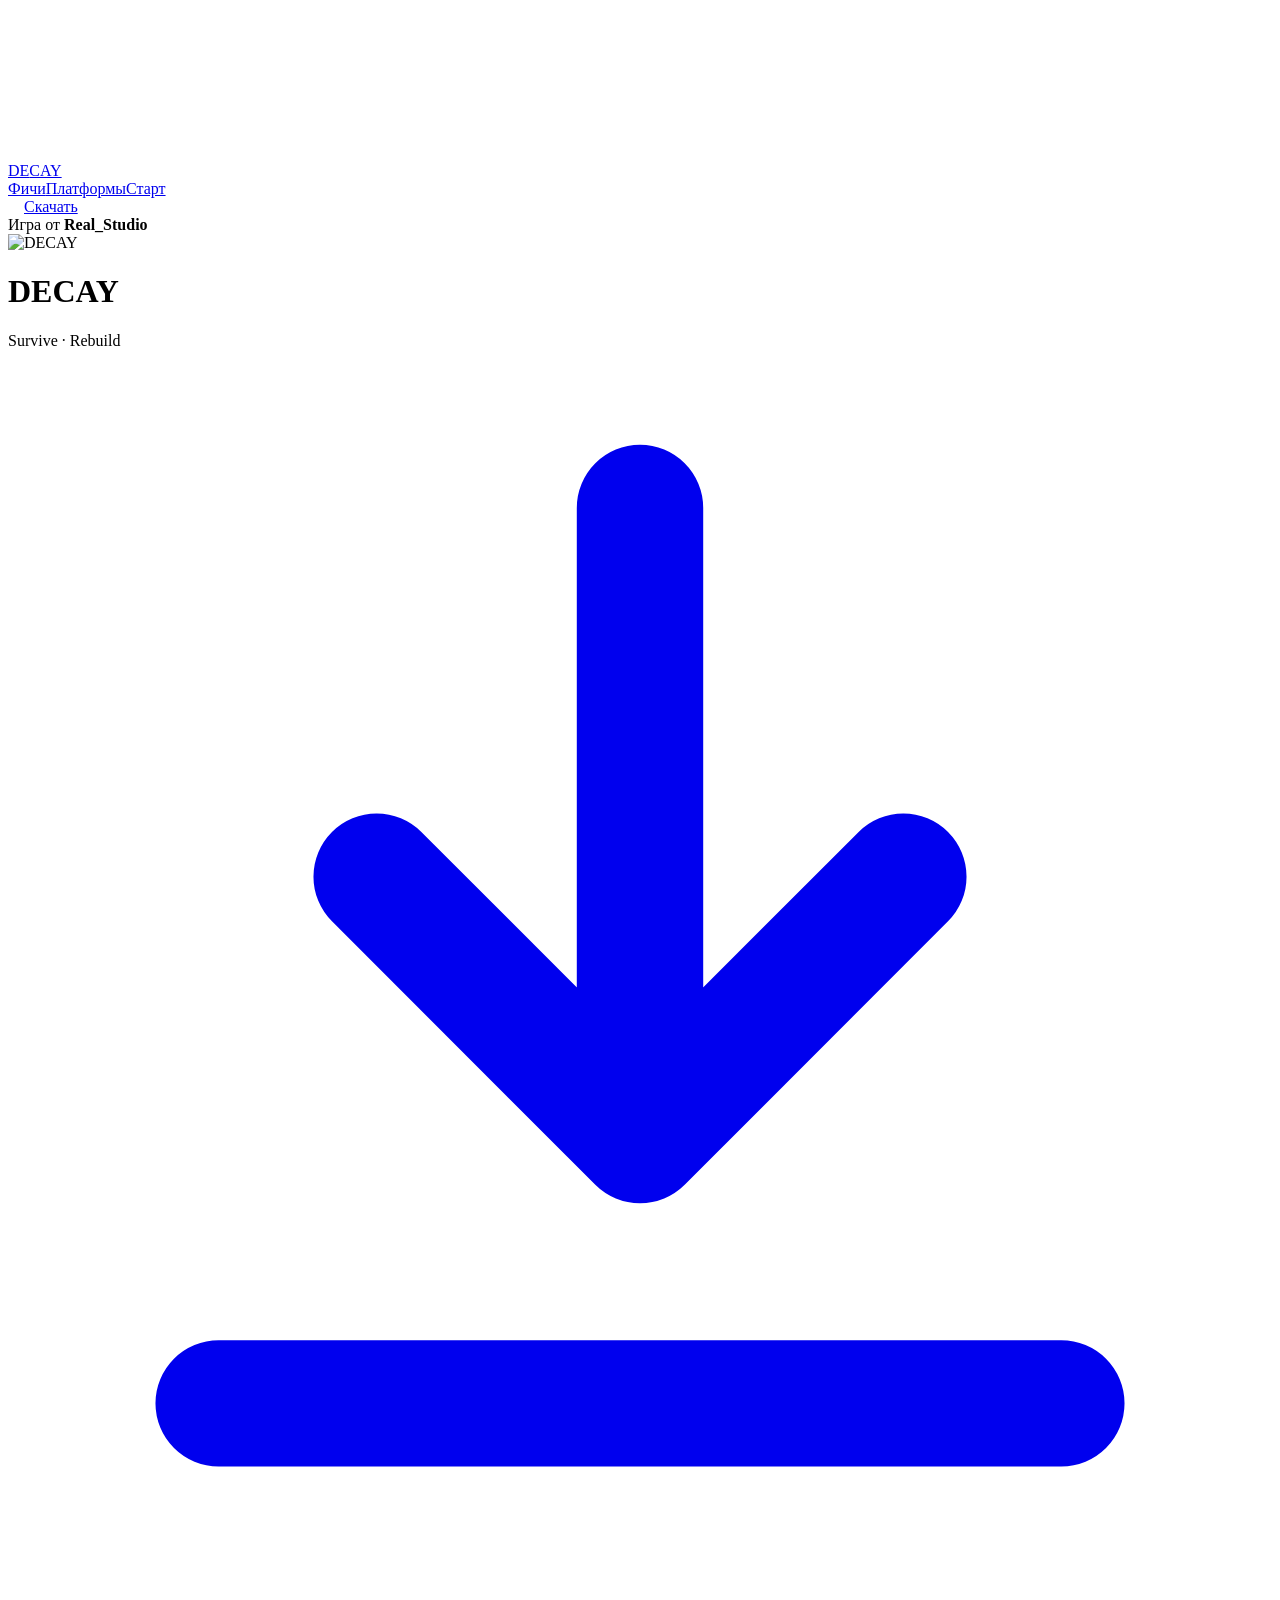
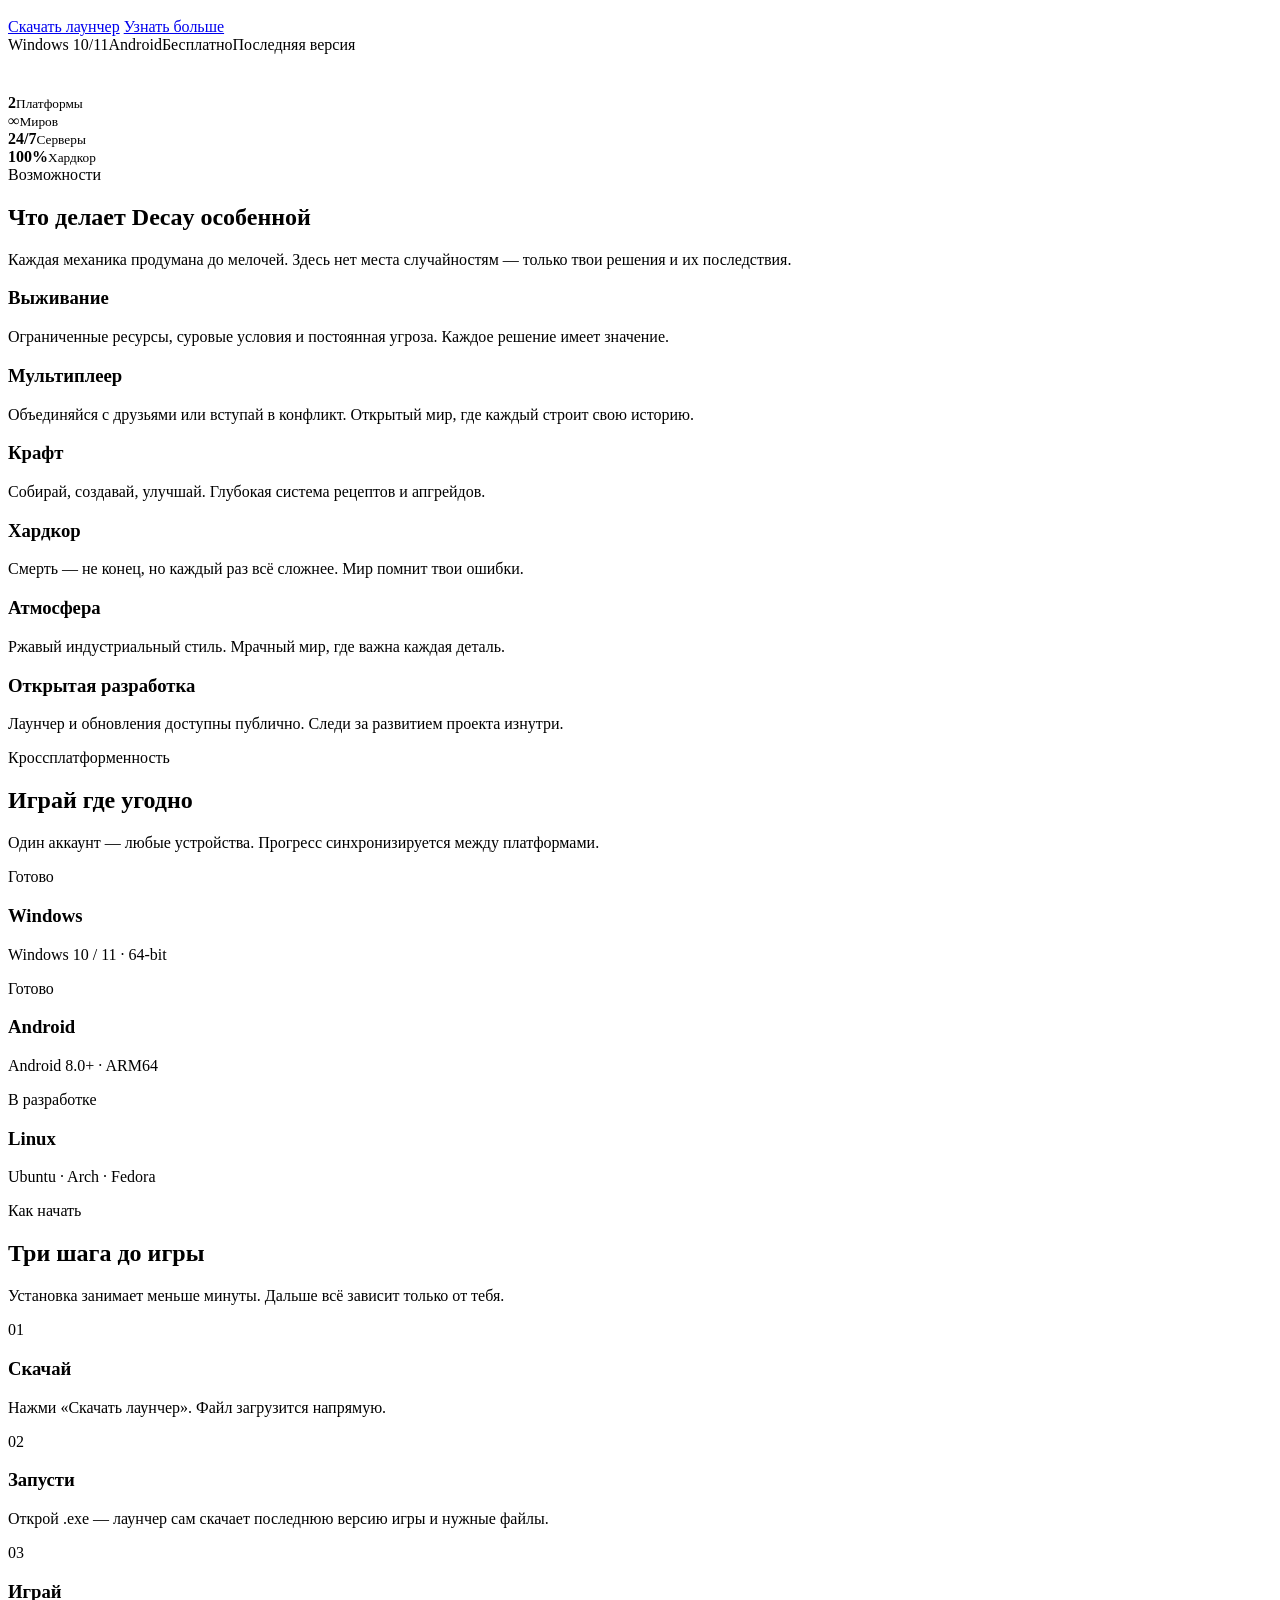
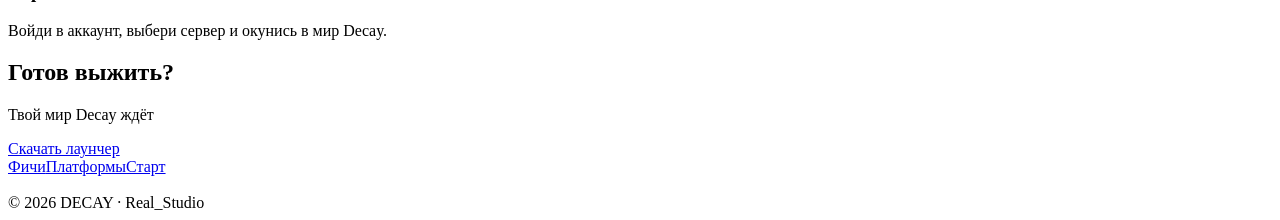
==== commit cc23ca07: "Add files via upload" ====
--- a/index.html
+++ b/index.html
@@ -8,352 +8,86 @@
 <meta name="theme-color" content="#0b0a08">
 <meta property="og:title" content="DECAY">
 <meta property="og:description" content="Survive · Rebuild · Decay">
-<link rel="icon" href="data:image/svg+xml,%3Csvg xmlns='http://www.w3.org/2000/svg' viewBox='0 0 100 100'%3E%3Cpolygon points='50,8 94,90 6,90' fill='%23f2b705' stroke='%230b0a08' stroke-width='8'/%3E%3C/svg%3E">
-<link rel="preload" href="fonts/oswald-cyr.woff2" as="font" type="font/woff2" crossorigin="">
+<meta property="og:image" content="images/logo.svg">
+<link rel="icon" href="images/icon.svg" type="image/svg+xml">
+<link rel="preload" href="fonts/oswald-cyr.woff2" as="font" type="font/woff2" crossorigin>
+<script>document.documentElement.className+=" js"</script>
 <link rel="stylesheet" href="css/site.css">
-<style>
-  :root{--green:#7bd36b}
-  html{scroll-behavior:smooth}
-  main{position:relative;z-index:2}
+<link rel="stylesheet" href="css/style.css">
 
-  /* ---------- HERO ---------- */
-  .hero{
-    min-height:100svh;
-    display:flex;flex-direction:column;align-items:center;justify-content:center;
-    text-align:center;padding:24px 16px calc(8vh + 24px);position:relative;
-  }
-  .logo{position:relative;display:flex;flex-direction:column;align-items:center;margin:0;width:min(82vw,600px)}
-  .sign-wrap{display:block;position:relative;width:38%;aspect-ratio:1/1;margin-bottom:2%}
-  .beacon{
-    display:block;position:absolute;left:50%;top:56%;width:230%;aspect-ratio:1;
-    transform:translate(-50%,-50%);border-radius:50%;
-    background:radial-gradient(circle,rgba(255,170,30,.38) 0%,rgba(255,140,20,.12) 35%,rgba(255,120,20,0) 65%);
-    opacity:.25;animation:beacon 3.2s infinite;pointer-events:none;
-  }
-  .sign{
-    position:absolute;inset:0;width:100%;height:100%;
-    transform-origin:50% 6%;animation:sway 5.6s ease-in-out infinite;
-    filter:drop-shadow(0 14px 18px rgba(0,0,0,.6));
-  }
-  .shake{display:block;position:absolute;inset:0}
-  @keyframes sway{0%,100%{transform:rotate(-2.4deg)}50%{transform:rotate(2.4deg)}}
-  @keyframes beacon{0%,100%{opacity:.22}6%{opacity:1}11%{opacity:.3}16%{opacity:.95}24%{opacity:.22}}
-
-  .word{
-    display:flex;justify-content:center;margin:0;white-space:nowrap;
-    font:900 clamp(64px,14vw,150px)/0.85 var(--head);
-    letter-spacing:.06em;text-transform:uppercase;color:var(--ink);
-    filter:drop-shadow(0 10px 16px rgba(0,0,0,.65));
-  }
-  .word .a{color:var(--amber);text-shadow:0 0 30px rgba(242,183,5,.35)}
-
-  .tagline{
-    margin-top:clamp(14px,2.4vh,22px);
-    font:500 clamp(14px,2vw,20px)/1 var(--head);
-    letter-spacing:.42em;padding-left:.42em;
-    color:var(--amber);text-transform:uppercase;
-    text-shadow:0 0 18px rgba(242,183,5,.35),0 2px 0 #000;
-  }
-  .btns{margin-top:clamp(20px,3.6vh,34px);max-width:680px;width:100%}
-
-  .meta{
-    margin-top:18px;display:flex;flex-wrap:wrap;gap:8px 16px;justify-content:center;
-    font:12px/1 var(--body);letter-spacing:.14em;text-transform:uppercase;color:var(--dim);
-  }
-  .meta span{display:inline-flex;align-items:center;gap:6px}
-  .meta .check{color:var(--green)}
-
-  /* ---------- PANELS ---------- */
-  .wrap{position:relative;z-index:2;width:100%;padding:0 16px}
-  .panel{
-    position:relative;width:min(96vw,1080px);margin:0 auto clamp(28px,5vh,48px);
-    background:var(--card);border:1px solid var(--line);border-radius:6px;overflow:hidden;
-    -webkit-backdrop-filter:blur(4px);backdrop-filter:blur(4px);
-    box-shadow:0 12px 30px rgba(0,0,0,.45);
-  }
-  .panel .in{padding:clamp(22px,4vw,44px)}
-
-  .stats-panel{width:min(92vw,720px);margin-top:clamp(20px,4vh,36px)}
-  .stats{display:grid;grid-template-columns:repeat(auto-fit,minmax(140px,1fr));gap:0}
-  .stat{padding:22px 12px;text-align:center;border-right:1px solid var(--line)}
-  .stat:last-child{border-right:none}
-  .stat .v{font:700 28px/1 var(--head);color:var(--amber);letter-spacing:.04em;font-variant-numeric:tabular-nums}
-  .stat .l{font:500 11px/1 var(--head);letter-spacing:.18em;text-transform:uppercase;color:var(--dim);margin-top:8px}
-
-  .head{text-align:center;margin-bottom:32px}
-  .kicker{
-    display:inline-block;font:600 12px/1 var(--head);letter-spacing:.28em;text-transform:uppercase;
-    color:var(--amber);padding:6px 10px;border:1px solid var(--line);border-radius:3px;margin-bottom:14px;
-  }
-  .sect-title{margin:0 0 10px;font:700 clamp(24px,3.4vw,38px)/1.1 var(--head);letter-spacing:.06em;text-transform:uppercase;color:var(--ink)}
-  .sect-title span{color:var(--amber)}
-  .sect-sub{margin:0 auto;color:var(--muted);font-size:14px;line-height:1.6;max-width:640px}
-
-  /* features */
-  .features{display:grid;grid-template-columns:repeat(auto-fit,minmax(240px,1fr));gap:14px}
-  .feature{
-    padding:24px 20px;background:rgba(0,0,0,.28);border:1px solid var(--line);border-radius:4px;
-    transition:transform .2s ease,border-color .2s ease,background-color .2s ease;
-  }
-  .feature:hover{border-color:var(--amber);background:rgba(242,183,5,.06);transform:translateY(-3px)}
-  .feature .ico{font-size:26px;line-height:1;filter:drop-shadow(0 0 10px rgba(242,183,5,.25))}
-  .feature h3{margin:14px 0 8px;font:700 16px/1.2 var(--head);letter-spacing:.14em;color:var(--amber);text-transform:uppercase}
-  .feature p{margin:0;color:var(--muted);font-size:13.5px;line-height:1.7}
-
-  /* platforms */
-  .platforms{display:grid;grid-template-columns:repeat(auto-fit,minmax(220px,1fr));gap:14px}
-  .platform{
-    position:relative;padding:30px 18px;background:rgba(0,0,0,.28);border:1px solid var(--line);border-radius:4px;
-    text-align:center;transition:transform .2s ease,border-color .2s ease,background-color .2s ease;
-  }
-  .platform.ready:hover{border-color:var(--amber);background:rgba(242,183,5,.06);transform:translateY(-3px)}
-  .platform.dev{opacity:.6;border-style:dashed}
-  .p-ico{font-size:40px;line-height:1;filter:drop-shadow(0 0 12px rgba(242,183,5,.3))}
-  .platform h4{margin:14px 0 6px;font:700 16px/1 var(--head);letter-spacing:.14em;color:var(--ink);text-transform:uppercase}
-  .platform small{color:var(--dim);font-size:12px;letter-spacing:.06em}
-  .badge{
-    position:absolute;top:10px;right:10px;font:600 10px/1 var(--head);
-    letter-spacing:.18em;text-transform:uppercase;padding:5px 8px;border-radius:3px;
-  }
-  .badge.ready{background:rgba(123,211,107,.14);color:#7bd36b;border:1px solid rgba(123,211,107,.4)}
-  .badge.dev{background:rgba(255,122,26,.14);color:var(--hot);border:1px solid rgba(255,122,26,.4);animation:blink 1.8s infinite}
-  @keyframes blink{0%,100%{opacity:1}50%{opacity:.55}}
-
-  /* steps */
-  .steps{display:grid;grid-template-columns:repeat(auto-fit,minmax(240px,1fr));gap:14px}
-  .step{
-    position:relative;padding:26px 20px 22px;background:rgba(0,0,0,.28);
-    border:1px solid var(--line);border-top:2px solid var(--amber);border-radius:4px;
-  }
-  .step .n{font:900 28px/1 var(--head);color:var(--amber);letter-spacing:.04em;margin-bottom:10px;text-shadow:0 0 14px rgba(242,183,5,.3)}
-  .step h4{margin:0 0 8px;font:700 15px/1.2 var(--head);letter-spacing:.16em;color:var(--ink);text-transform:uppercase}
-  .step p{margin:0;color:var(--muted);font-size:13.5px;line-height:1.7}
-
-  /* cta */
-  .cta .in{text-align:center;padding:clamp(32px,6vw,64px) clamp(22px,4vw,44px)}
-  .cta h2{margin:0 0 10px;font:900 clamp(28px,5vw,52px)/1.05 var(--head);letter-spacing:.06em;text-transform:uppercase;color:var(--ink)}
-  .cta h2 span{color:var(--amber)}
-  .cta p{margin:0 0 28px;color:var(--muted);letter-spacing:.2em;text-transform:uppercase;font-size:12px}
-
-  footer{position:relative;z-index:2;padding:24px 16px 12px;text-align:center;font:12px var(--body);color:#7a7367;letter-spacing:.06em}
-  footer strong{color:var(--amber)}
-
-  @media (max-width:520px){
-    .btns{gap:10px;max-width:340px}
-    .btn{flex:1 1 calc(50% - 10px);justify-content:center;padding:10px 12px;font-size:16px;letter-spacing:.1em}
-    .stats{grid-template-columns:repeat(2,1fr)}
-    .stat:nth-child(2n){border-right:none}
-    .stat:nth-child(n+3){border-top:1px solid var(--line)}
-  }
-  @media (prefers-reduced-motion: reduce){
-    .sign,.beacon{animation:none}
-  }
-</style>
 </head>
 <body>
+<div class="scene" aria-hidden="true"></div>
 <canvas id="fx" aria-hidden="true"></canvas>
 <div class="vignette" aria-hidden="true"></div>
 <div class="grain" aria-hidden="true"></div>
+<div class="bar" id="bar">
+  <a class="brand" href="#top"><img src="images/icon.svg" alt="">DE<span>CAY</span></a>
+  <nav class="menu"><a href="#features">Фичи</a><a href="#platforms">Платформы</a><a href="#start">Старт</a></nav>
+  <a class="btn" href="https://github.com/vovapro01345/decay-launcher/releases/latest/download/decay-launcher.exe" style="min-height:38px;padding:8px 16px;font-size:16px">Скачать</a>
+</div>
+<main id="top">
+  <header class="hero">
+    <div class="tag">Игра от <b>Real_Studio</b></div>
+    <img class="hero-logo" src="images/logo.svg" alt="DECAY" width="600" height="600">
+    <h1 class="word" aria-label="DECAY">DE<span>CAY</span></h1>
+    <div class="sub"><i></i>Survive · Rebuild<i></i></div>
+    <nav class="btns">
+      <a class="btn" href="https://github.com/vovapro01345/decay-launcher/releases/latest/download/decay-launcher.exe"><svg viewBox="0 0 24 24" aria-hidden="true"><path fill="none" stroke="currentColor" stroke-width="2.4" stroke-linecap="round" stroke-linejoin="round" d="M12 3v12m0 0-5-5m5 5 5-5M4 20h16"/></svg>Скачать лаунчер</a>
+      <a class="btn alt" href="#features">Узнать больше</a>
+    </nav>
+    <div class="meta"><span>Windows 10/11</span><span>Android</span><span>Бесплатно</span><span>Последняя версия</span></div>
+  </header>
 
-<main>
-  <section class="hero">
-    <h1 class="logo" aria-label="DECAY — survive, rebuild, decay" style="margin:0">
-      <span class="sign-wrap">
-        <span class="beacon"></span>
-        <span class="shake" id="shake">
-          <svg class="sign" viewBox="0 0 200 200" xmlns="http://www.w3.org/2000/svg" aria-hidden="true">
-            <defs>
-              <linearGradient id="tri" x1="0" y1="0" x2="0" y2="1">
-                <stop offset="0" stop-color="#ffd23a"/>
-                <stop offset="1" stop-color="#d99a06"/>
-              </linearGradient>
-            </defs>
-            <polygon points="100,14 186,178 14,178" fill="url(#tri)" stroke="#0b0a08" stroke-width="12" stroke-linejoin="round"/>
-            <g fill="#0b0a08">
-              <!-- шестерёнка -->
-              <g transform="translate(100 72)">
-                <g>
-                  <rect x="-4" y="-24" width="8" height="12" rx="1.5"/>
-                  <rect x="-4" y="-24" width="8" height="12" rx="1.5" transform="rotate(45)"/>
-                  <rect x="-4" y="-24" width="8" height="12" rx="1.5" transform="rotate(90)"/>
-                  <rect x="-4" y="-24" width="8" height="12" rx="1.5" transform="rotate(135)"/>
-                  <rect x="-4" y="-24" width="8" height="12" rx="1.5" transform="rotate(180)"/>
-                  <rect x="-4" y="-24" width="8" height="12" rx="1.5" transform="rotate(225)"/>
-                  <rect x="-4" y="-24" width="8" height="12" rx="1.5" transform="rotate(270)"/>
-                  <rect x="-4" y="-24" width="8" height="12" rx="1.5" transform="rotate(315)"/>
-                </g>
-                <circle r="17"/>
-                <circle r="7" fill="#ffd23a"/>
-              </g>
-              <!-- болт -->
-              <g transform="translate(58 122) rotate(-14)">
-                <rect x="-6" y="-20" width="12" height="34" rx="2"/>
-                <rect x="-2" y="12" width="4" height="14" rx="1"/>
-              </g>
-              <!-- балка с отверстиями -->
-              <g transform="translate(114 128) rotate(-18)">
-                <rect x="-30" y="-9" width="60" height="18" rx="2"/>
-                <circle cx="-16" cy="0" r="2.6" fill="#ffd23a"/>
-                <circle cx="0" cy="0" r="2.6" fill="#ffd23a"/>
-                <circle cx="16" cy="0" r="2.6" fill="#ffd23a"/>
-              </g>
-              <!-- стрелка -->
-              <path d="M138 142 l20 0 -10 16 z"/>
-              <!-- рваный металл снизу -->
-              <path d="M30 178 L30 168 L42 156 L54 168 L66 156 L78 168 L90 156 L102 168 L114 156 L126 168 L138 156 L150 168 L162 156 L170 164 L170 178 Z"/>
-            </g>
-          </svg>
-        </span>
-      </span>
-      <span class="word"><span>DE</span><span class="a">CAY</span></span>
-    </h1>
+  <div class="hazard"></div>
+  <div class="stats" style="margin-top:40px">
+    <div><b>2</b><small>Платформы</small></div><div><b>∞</b><small>Миров</small></div>
+    <div><b>24/7</b><small>Серверы</small></div><div><b>100%</b><small>Хардкор</small></div>
+  </div>
 
-    <div class="tagline">Survive · Rebuild · Decay</div>
+  <section id="features"><div class="wrap">
+    <div class="head rv"><div class="kick">Возможности</div><h2 class="t">Что делает <span>Decay</span> особенной</h2>
+      <p class="lead">Каждая механика продумана до мелочей. Здесь нет места случайностям — только твои решения и их последствия.</p></div>
+    <div class="grid">
+      <div class="card rv"><div class="hazard"></div><div class="in"><h3>Выживание</h3><p>Ограниченные ресурсы, суровые условия и постоянная угроза. Каждое решение имеет значение.</p></div></div>
+      <div class="card rv"><div class="hazard"></div><div class="in"><h3>Мультиплеер</h3><p>Объединяйся с друзьями или вступай в конфликт. Открытый мир, где каждый строит свою историю.</p></div></div>
+      <div class="card rv"><div class="hazard"></div><div class="in"><h3>Крафт</h3><p>Собирай, создавай, улучшай. Глубокая система рецептов и апгрейдов.</p></div></div>
+      <div class="card rv"><div class="hazard"></div><div class="in"><h3>Хардкор</h3><p>Смерть — не конец, но каждый раз всё сложнее. Мир помнит твои ошибки.</p></div></div>
+      <div class="card rv"><div class="hazard"></div><div class="in"><h3>Атмосфера</h3><p>Ржавый индустриальный стиль. Мрачный мир, где важна каждая деталь.</p></div></div>
+      <div class="card rv"><div class="hazard"></div><div class="in"><h3>Открытая разработка</h3><p>Лаунчер и обновления доступны публично. Следи за развитием проекта изнутри.</p></div></div>
+    </div>
+  </div></section>
 
-    <nav class="btns">
-      <a class="btn" href="https://github.com/vovapro01345/decay-launcher/releases/latest/download/decay-launcher.exe">
-        <svg viewBox="0 0 24 24" aria-hidden="true"><path fill="none" stroke="currentColor" stroke-width="2.4" stroke-linecap="round" stroke-linejoin="round" d="M12 3v12m0 0-5-5m5 5 5-5M4 20h16"/></svg>
-        Скачать лаунчер
-      </a>
-      <a class="btn alt" href="#features">Узнать больше</a>
-      <a class="btn alt" href="https://github.com/vovapro01345/decay-launcher" target="_blank" rel="noopener">
-        <svg viewBox="0 0 24 24" aria-hidden="true"><path fill="currentColor" d="M12 .5A11.5 11.5 0 0 0 .5 12a11.5 11.5 0 0 0 7.9 10.9c.6.1.8-.2.8-.5v-2c-3.2.7-3.9-1.4-3.9-1.4-.5-1.3-1.3-1.7-1.3-1.7-1.1-.7.1-.7.1-.7 1.2.1 1.8 1.2 1.8 1.2 1 1.8 2.8 1.3 3.5 1 .1-.8.4-1.3.8-1.6-2.6-.3-5.3-1.3-5.3-5.7 0-1.3.5-2.3 1.2-3.1-.1-.3-.5-1.5.1-3.1 0 0 1-.3 3.3 1.2a11.5 11.5 0 0 1 6 0C17 4.6 18 4.9 18 4.9c.6 1.6.2 2.8.1 3.1.7.8 1.2 1.8 1.2 3.1 0 4.4-2.7 5.4-5.3 5.7.4.4.8 1.1.8 2.2v3.3c0 .3.2.6.8.5A11.5 11.5 0 0 0 23.5 12 11.5 11.5 0 0 0 12 .5z"/></svg>
-        GitHub
-      </a>
-    </nav>
+  <section id="platforms"><div class="wrap">
+    <div class="head rv"><div class="kick">Кроссплатформенность</div><h2 class="t">Играй <span>где угодно</span></h2>
+      <p class="lead">Один аккаунт — любые устройства. Прогресс синхронизируется между платформами.</p></div>
+    <div class="grid">
+      <div class="card rv"><div class="hazard"></div><div class="in"><span class="st">Готово</span><h3>Windows</h3><p>Windows 10 / 11 · 64-bit</p></div></div>
+      <div class="card rv"><div class="hazard"></div><div class="in"><span class="st">Готово</span><h3>Android</h3><p>Android 8.0+ · ARM64</p></div></div>
+      <div class="card rv"><div class="hazard"></div><div class="in"><span class="st dev">В разработке</span><h3>Linux</h3><p>Ubuntu · Arch · Fedora</p></div></div>
+    </div>
+  </div></section>
 
-    <div class="meta">
-      <span><span class="check">✓</span> Windows 10/11</span>
-      <span><span class="check">✓</span> Android</span>
-      <span><span class="check">✓</span> Бесплатно</span>
-      <span><span class="check">✓</span> Последняя версия</span>
+  <section id="start"><div class="wrap">
+    <div class="head rv"><div class="kick">Как начать</div><h2 class="t">Три шага до <span>игры</span></h2>
+      <p class="lead">Установка занимает меньше минуты. Дальше всё зависит только от тебя.</p></div>
+    <div class="grid">
+      <div class="card rv"><div class="in"><div class="num">01</div><h3>Скачай</h3><p>Нажми «Скачать лаунчер». Файл загрузится напрямую.</p></div></div>
+      <div class="card rv"><div class="in"><div class="num">02</div><h3>Запусти</h3><p>Открой .exe — лаунчер сам скачает последнюю версию игры и нужные файлы.</p></div></div>
+      <div class="card rv"><div class="in"><div class="num">03</div><h3>Играй</h3><p>Войди в аккаунт, выбери сервер и окунись в мир Decay.</p></div></div>
     </div>
+  </div></section>
 
-    <section class="panel stats-panel" aria-label="Статистика DECAY">
-      <div class="hazard"></div>
-      <div class="in stats">
-        <div class="stat"><div class="v">2</div><div class="l">Платформы</div></div>
-        <div class="stat"><div class="v">∞</div><div class="l">Миров</div></div>
-        <div class="stat"><div class="v">24/7</div><div class="l">Серверы</div></div>
-        <div class="stat"><div class="v">100%</div><div class="l">Хардкор</div></div>
-      </div>
-    </section>
-  </section>
-
-  <div class="wrap">
-
-    <section class="panel" id="features">
-      <div class="hazard"></div>
-      <div class="in">
-        <div class="head">
-          <div class="kicker">Возможности</div>
-          <h2 class="sect-title">ЧТО ДЕЛАЕТ <span>DECAY</span> ОСОБЕННОЙ</h2>
-          <p class="sect-sub">Каждая механика продумана до мелочей. Здесь нет места случайностям — только твои решения и их последствия.</p>
-        </div>
-        <div class="features">
-          <div class="feature"><div class="ico">⚔</div><h3>Выживание</h3><p>Ограниченные ресурсы, суровые условия и постоянная угроза. Каждое решение имеет значение — не расслабляйся ни на секунду.</p></div>
-          <div class="feature"><div class="ico">🌐</div><h3>Мультиплеер</h3><p>Объединяйся с друзьями или вступай в конфликт. Открытый мир, где каждый строит свою историю и защищает её.</p></div>
-          <div class="feature"><div class="ico">⚙</div><h3>Крафт</h3><p>Собирай, создавай, улучшай. Глубокая система рецептов и апгрейдов для тех, кто умеет думать на шаг вперёд.</p></div>
-          <div class="feature"><div class="ico">💀</div><h3>Хардкор</h3><p>Смерть — это не конец, но каждый раз всё сложнее. Мир помнит твои ошибки и не прощает слабости.</p></div>
-          <div class="feature"><div class="ico">🎨</div><h3>Атмосфера</h3><p>Ржавый, индустриальный стиль. Мрачный мир, в котором каждая деталь — от текстуры до звука — имеет значение.</p></div>
-          <div class="feature"><div class="ico">🔧</div><h3>Открытая разработка</h3><p>Лаунчер и обновления доступны публично. Следи за развитием проекта изнутри и вноси свой вклад.</p></div>
-        </div>
-      </div>
-    </section>
-
-    <section class="panel" id="platforms">
-      <div class="hazard"></div>
-      <div class="in">
-        <div class="head">
-          <div class="kicker">Кроссплатформенность</div>
-          <h2 class="sect-title">ИГРАЙ <span>ГДЕ УГОДНО</span></h2>
-          <p class="sect-sub">Один аккаунт — любые устройства. Прогресс синхронизируется между всеми поддерживаемыми платформами.</p>
-        </div>
-        <div class="platforms">
-          <div class="platform ready">
-            <span class="badge ready">Готово</span>
-            <div class="p-ico">🪟</div>
-            <h4>Windows</h4>
-            <small>Windows 10 / 11 · 64-bit</small>
-          </div>
-          <div class="platform ready">
-            <span class="badge ready">Готово</span>
-            <div class="p-ico">🤖</div>
-            <h4>Android</h4>
-            <small>Android 8.0+ · ARM64</small>
-          </div>
-          <div class="platform dev">
-            <span class="badge dev">В разработке</span>
-            <div class="p-ico">🐧</div>
-            <h4>Linux</h4>
-            <small>Ubuntu · Arch · Fedora</small>
-          </div>
-        </div>
-      </div>
-    </section>
-
-    <section class="panel" id="start">
-      <div class="hazard"></div>
-      <div class="in">
-        <div class="head">
-          <div class="kicker">Как начать</div>
-          <h2 class="sect-title">ТРИ ШАГА ДО <span>ИГРЫ</span></h2>
-          <p class="sect-sub">Установка занимает меньше минуты. Дальше — всё зависит только от тебя.</p>
-        </div>
-        <div class="steps">
-          <div class="step">
-            <div class="n">01</div>
-            <h4>Скачай</h4>
-            <p>Нажми кнопку «Скачать лаунчер» вверху страницы. Файл загрузится напрямую.</p>
-          </div>
-          <div class="step">
-            <div class="n">02</div>
-            <h4>Запусти</h4>
-            <p>Открой .exe файл. Лаунчер сам скачает последнюю версию игры и все необходимые файлы.</p>
-          </div>
-          <div class="step">
-            <div class="n">03</div>
-            <h4>Играй</h4>
-            <p>Войди в аккаунт, выбери сервер и окунись в мир Decay. Удачи — она тебе понадобится.</p>
-          </div>
-        </div>
-      </div>
-    </section>
-
-    <section class="panel cta">
-      <div class="hazard"></div>
-      <div class="in">
-        <h2>ГОТОВ <span>ВЫЖИТЬ</span>?</h2>
-        <p>Твой мир Decay ждёт</p>
-        <a class="btn" href="https://github.com/vovapro01345/decay-launcher/releases/latest/download/decay-launcher.exe">
-          <svg viewBox="0 0 24 24" aria-hidden="true"><path fill="none" stroke="currentColor" stroke-width="2.4" stroke-linecap="round" stroke-linejoin="round" d="M12 3v12m0 0-5-5m5 5 5-5M4 20h16"/></svg>
-          Скачать лаунчер
-        </a>
-      </div>
-    </section>
-
-  </div>
+  <section class="cta"><div class="wrap">
+    <h2 class="t">Готов <span>выжить</span>?</h2><p class="lead">Твой мир Decay ждёт</p>
+    <nav class="btns"><a class="btn" href="https://github.com/vovapro01345/decay-launcher/releases/latest/download/decay-launcher.exe">Скачать лаунчер</a></nav>
+  </div></section>
 </main>
-
-<footer>© 2025 <strong>DECAY</strong> · Сделано в Real_Studio</footer>
-
+<footer>
+  <a href="#features">Фичи</a><a href="#platforms">Платформы</a><a href="#start">Старт</a><br><br>
+  © <span id="yr">2026</span> DECAY · Real_Studio
+</footer>
 <script src="js/fx.js" defer></script>
-<script>
-  // обломок упал рядом — знак вздрагивает (как в index.html)
-  (function(){
-    var el=document.getElementById('shake'); if(!el||!el.animate) return;
-    var rm=matchMedia('(prefers-reduced-motion: reduce)'), busy=0;
-    addEventListener('sf-impact',function(e){
-      if(rm.matches||busy) return; busy=1; var s=2+4*e.detail.s;
-      el.animate([
-        {transform:'translate(0,0)'},
-        {transform:'translate('+(-s)+'px,'+(s*.6)+'px)'},
-        {transform:'translate('+(s*.7)+'px,'+(-s*.3)+'px)'},
-        {transform:'translate('+(-s*.3)+'px,'+(s*.2)+'px)'},
-        {transform:'translate(0,0)'}
-      ],{duration:380,easing:'ease-out'}).onfinish=function(){busy=0};
-    });
-  })();
-</script>
+<script src="js/main.js" defer></script>
 </body>
 </html>
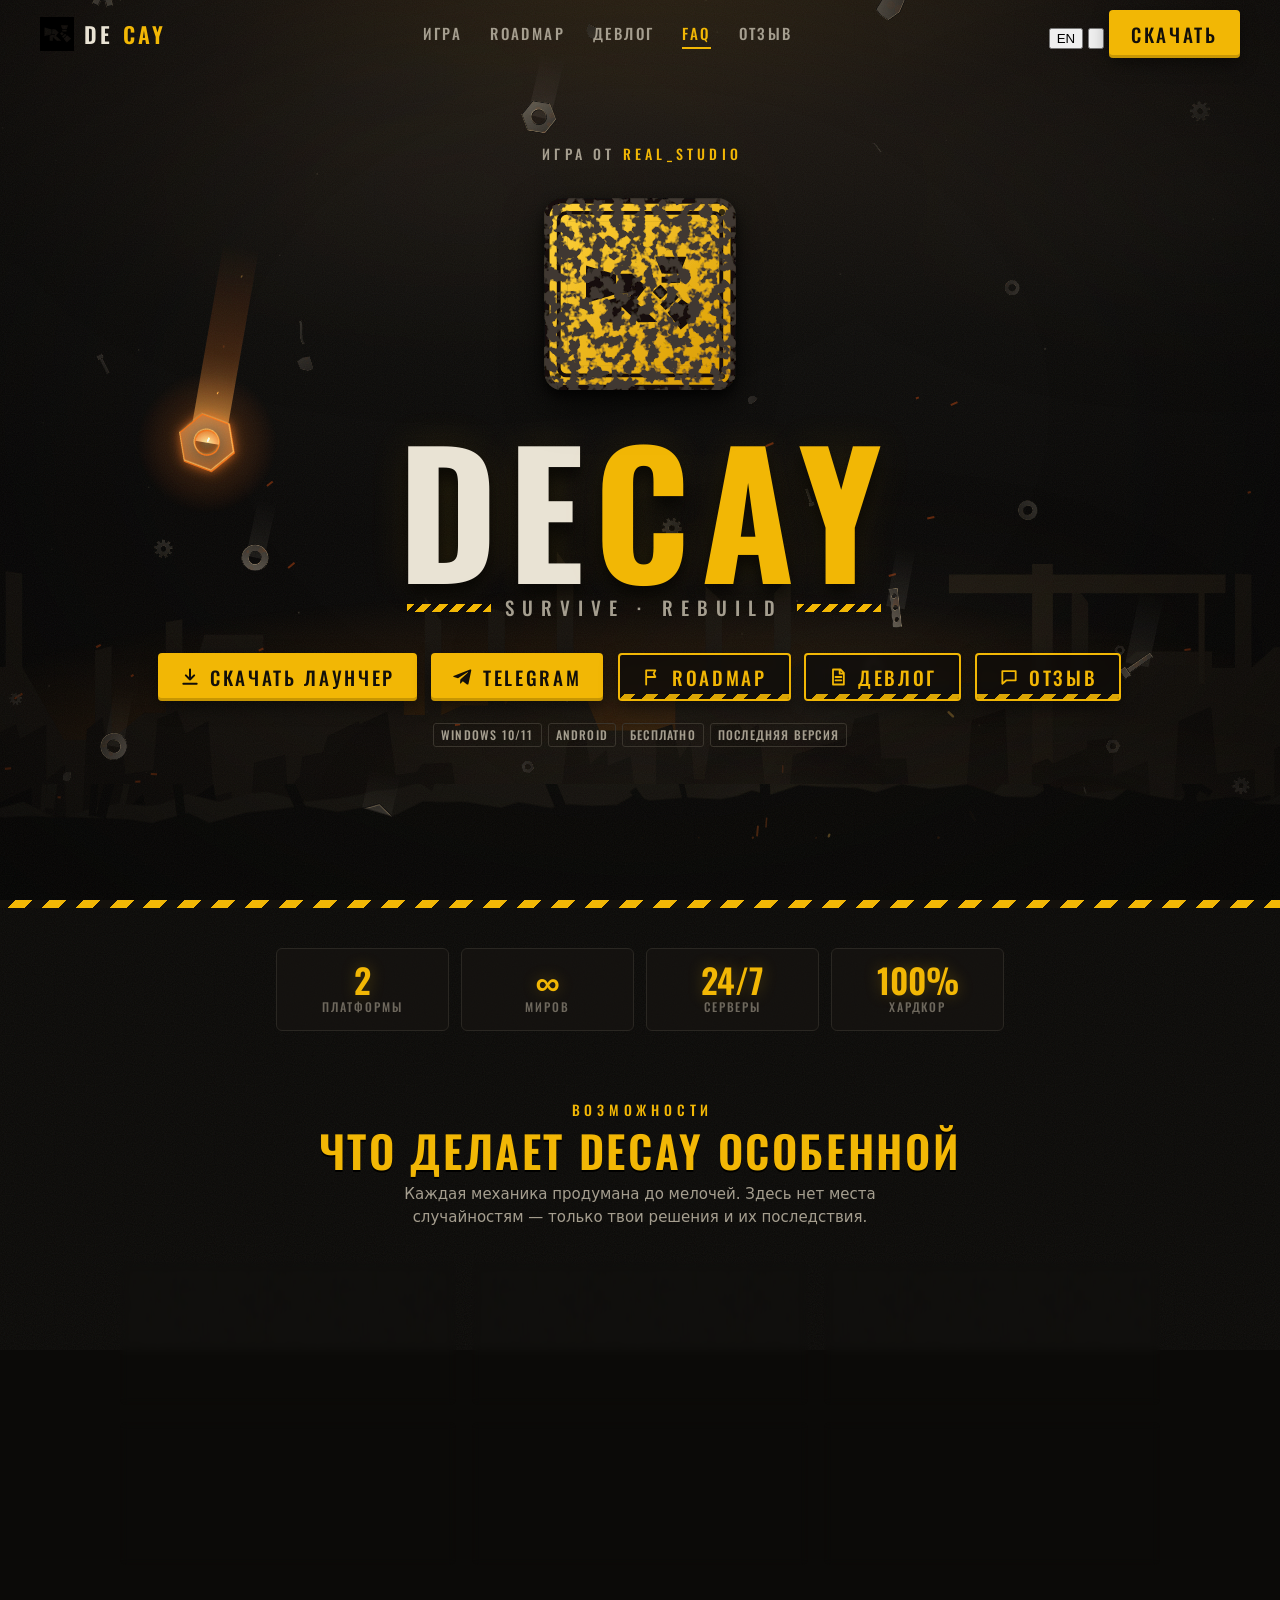
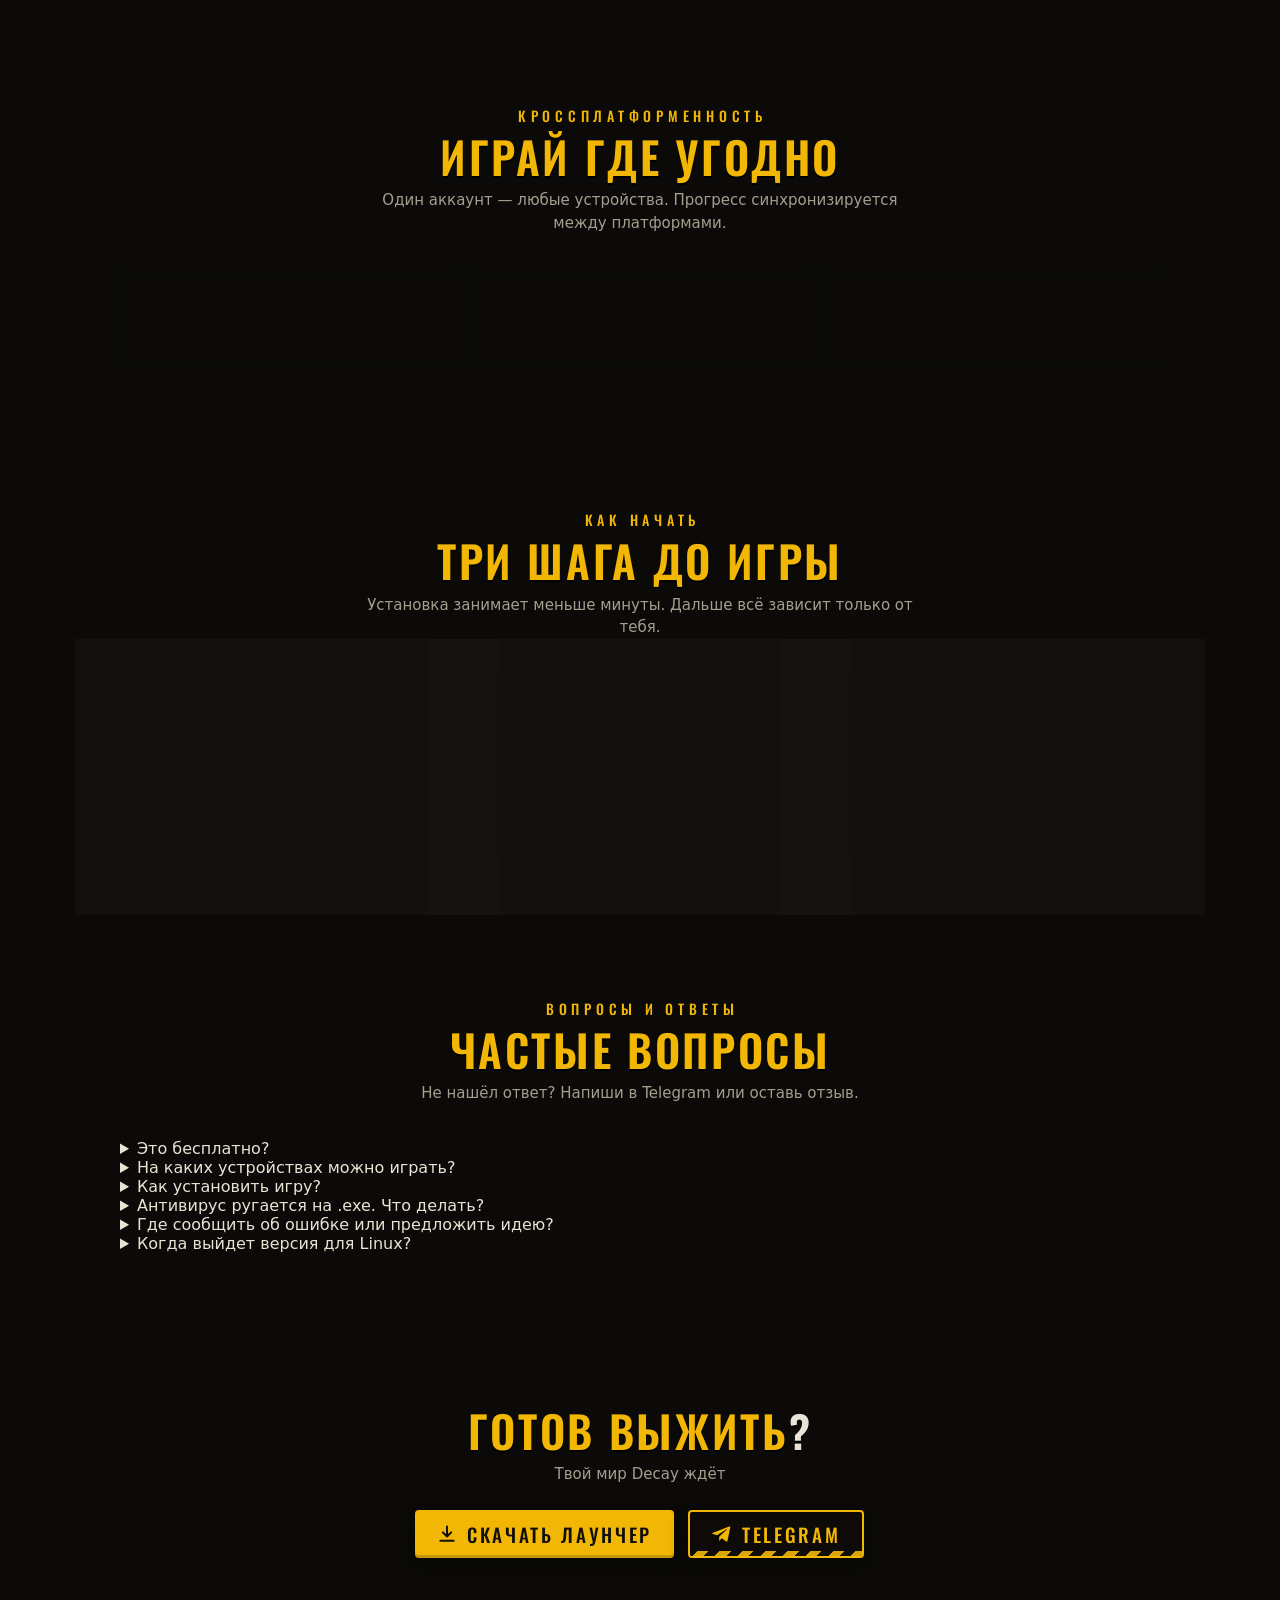
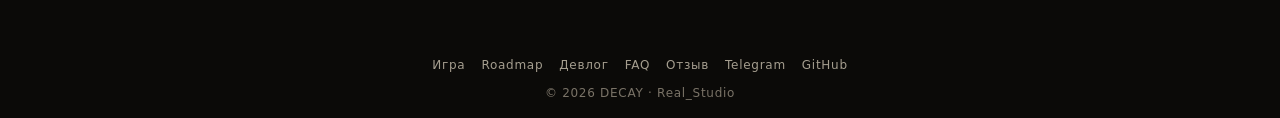
==== commit 13a13412: "Add files via upload" ====
--- a/index.html
+++ b/index.html
@@ -3,18 +3,16 @@
 <head>
 <meta charset="utf-8">
 <meta name="viewport" content="width=device-width,initial-scale=1,viewport-fit=cover">
-<title>DECAY — Survival Multiplayer by Real_Studio</title>
+<title data-i="63">DECAY — Survival Multiplayer by Real_Studio</title>
 <meta name="description" content="DECAY — кроссплатформенная survival-игра от Real_Studio. Скачай лаунчер и окунись в ржавый мир выживания.">
 <meta name="theme-color" content="#0b0a08">
 <meta property="og:title" content="DECAY">
 <meta property="og:description" content="Survive · Rebuild · Decay">
-<meta property="og:image" content="images/logo.svg">
 <link rel="icon" href="images/icon.svg" type="image/svg+xml">
 <link rel="preload" href="fonts/oswald-cyr.woff2" as="font" type="font/woff2" crossorigin>
 <script>document.documentElement.className+=" js"</script>
 <link rel="stylesheet" href="css/site.css">
 <link rel="stylesheet" href="css/style.css">
-
 </head>
 <body>
 <div class="scene" aria-hidden="true"></div>
@@ -22,72 +20,56 @@
 <div class="vignette" aria-hidden="true"></div>
 <div class="grain" aria-hidden="true"></div>
 <div class="bar" id="bar">
-  <a class="brand" href="#top"><img src="images/icon.svg" alt="">DE<span>CAY</span></a>
-  <nav class="menu"><a href="#features">Фичи</a><a href="#platforms">Платформы</a><a href="#start">Старт</a></nav>
-  <a class="btn" href="https://github.com/vovapro01345/decay-launcher/releases/latest/download/decay-launcher.exe" style="min-height:38px;padding:8px 16px;font-size:16px">Скачать</a>
+  <a class="brand" href="./"><img src="images/icon.svg" alt="">DE<span>CAY</span></a>
+  <nav class="menu"><a class="act" href="#features" data-i="64">Игра</a><a class="" href="roadmap/" data-i="65">Roadmap</a><a class="" href="devlog/" data-i="38">Девлог</a><a class="" href="#faq" data-i="66">FAQ</a><a class="" href="feedback/" data-i="39">Отзыв</a></nav>
+  <div class="tools">
+    <button class="ic" id="lang" type="button" aria-label="Language">EN</button>
+    <button class="ic" id="snd" type="button" aria-pressed="false" aria-label="Sound"><svg viewBox="0 0 24 24" aria-hidden="true"><path fill="currentColor" d="M3 9v6h4l5 4V5L7 9z"/><path class="w" fill="none" stroke="currentColor" stroke-width="2" stroke-linecap="round" d="M16 8.5a5 5 0 0 1 0 7M18.5 6a8.5 8.5 0 0 1 0 12"/><path class="x" fill="none" stroke="currentColor" stroke-width="2" stroke-linecap="round" d="m16 9 5 6m0-6-5 6"/></svg></button>
+    <a class="btn dl" href="https://github.com/vovapro01345/decay-launcher/releases/latest/download/decay-launcher.exe" data-i="67">Скачать</a>
+  </div>
 </div>
 <main id="top">
-  <header class="hero">
-    <div class="tag">Игра от <b>Real_Studio</b></div>
-    <img class="hero-logo" src="images/logo.svg" alt="DECAY" width="600" height="600">
+<header class="hero">
+    <div class="tag"><span data-i="36">Игра от</span> <b>Real_Studio</b></div>
+    <span class="shake" id="shake"><img class="hero-logo" src="images/logo.svg" alt="DECAY" width="600" height="600"></span>
     <h1 class="word" aria-label="DECAY">DE<span>CAY</span></h1>
     <div class="sub"><i></i>Survive · Rebuild<i></i></div>
     <nav class="btns">
-      <a class="btn" href="https://github.com/vovapro01345/decay-launcher/releases/latest/download/decay-launcher.exe"><svg viewBox="0 0 24 24" aria-hidden="true"><path fill="none" stroke="currentColor" stroke-width="2.4" stroke-linecap="round" stroke-linejoin="round" d="M12 3v12m0 0-5-5m5 5 5-5M4 20h16"/></svg>Скачать лаунчер</a>
-      <a class="btn alt" href="#features">Узнать больше</a>
+      <a class="btn" href="https://github.com/vovapro01345/decay-launcher/releases/latest/download/decay-launcher.exe"><svg viewBox="0 0 24 24" aria-hidden="true"><path fill="none" stroke="currentColor" stroke-width="2.4" stroke-linecap="round" stroke-linejoin="round" d="M12 3v12m0 0-5-5m5 5 5-5M4 20h16"/></svg><span data-i="37">Скачать лаунчер</span></a>
+      <a class="btn" href="https://t.me/Real_Studio_Game" target="_blank" rel="noopener"><svg viewBox="0 0 24 24" aria-hidden="true"><path fill="currentColor" d="M21.9 4.3 18.6 20c-.2 1.1-.9 1.4-1.8.9l-5-3.7-2.4 2.3c-.3.3-.5.5-1 .5l.4-5.1 9.2-8.3c.4-.4-.1-.6-.6-.2L6 13.5l-4.9-1.5c-1.1-.3-1.1-1.1.2-1.6L20.5 3c.9-.3 1.7.2 1.4 1.3z"/></svg>Telegram</a>
+      <a class="btn alt" href="roadmap/"><svg viewBox="0 0 24 24" aria-hidden="true"><path fill="none" stroke="currentColor" stroke-width="2.2" stroke-linecap="round" stroke-linejoin="round" d="M5 21V4m0 0h11l-2 4 2 4H5"/></svg>Roadmap</a>
+      <a class="btn alt" href="devlog/"><svg viewBox="0 0 24 24" aria-hidden="true"><path fill="none" stroke="currentColor" stroke-width="2.2" stroke-linecap="round" stroke-linejoin="round" d="M6 3h9l4 4v14H6zM14 3v5h5M9 12h7M9 16h7"/></svg><span data-i="38">Девлог</span></a>
+      <a class="btn alt" href="feedback/"><svg viewBox="0 0 24 24" aria-hidden="true"><path fill="none" stroke="currentColor" stroke-width="2.2" stroke-linejoin="round" d="M4 5h16v11H9l-5 4z"/></svg><span data-i="39">Отзыв</span></a>
     </nav>
-    <div class="meta"><span>Windows 10/11</span><span>Android</span><span>Бесплатно</span><span>Последняя версия</span></div>
+    <div class="ver" id="ver" hidden></div>
+    <div class="meta"><span>Windows 10/11</span><span>Android</span><span data-i="40">Бесплатно</span><span data-i="41">Последняя версия</span></div>
   </header>
-
   <div class="hazard"></div>
   <div class="stats" style="margin-top:40px">
-    <div><b>2</b><small>Платформы</small></div><div><b>∞</b><small>Миров</small></div>
-    <div><b>24/7</b><small>Серверы</small></div><div><b>100%</b><small>Хардкор</small></div>
+    <div><b>2</b><small data-i="42">Платформы</small></div><div><b>∞</b><small data-i="43">Миров</small></div>
+    <div><b>24/7</b><small data-i="44">Серверы</small></div><div><b>100%</b><small data-i="7">Хардкор</small></div>
   </div>
-
-  <section id="features"><div class="wrap">
-    <div class="head rv"><div class="kick">Возможности</div><h2 class="t">Что делает <span>Decay</span> особенной</h2>
-      <p class="lead">Каждая механика продумана до мелочей. Здесь нет места случайностям — только твои решения и их последствия.</p></div>
-    <div class="grid">
-      <div class="card rv"><div class="hazard"></div><div class="in"><h3>Выживание</h3><p>Ограниченные ресурсы, суровые условия и постоянная угроза. Каждое решение имеет значение.</p></div></div>
-      <div class="card rv"><div class="hazard"></div><div class="in"><h3>Мультиплеер</h3><p>Объединяйся с друзьями или вступай в конфликт. Открытый мир, где каждый строит свою историю.</p></div></div>
-      <div class="card rv"><div class="hazard"></div><div class="in"><h3>Крафт</h3><p>Собирай, создавай, улучшай. Глубокая система рецептов и апгрейдов.</p></div></div>
-      <div class="card rv"><div class="hazard"></div><div class="in"><h3>Хардкор</h3><p>Смерть — не конец, но каждый раз всё сложнее. Мир помнит твои ошибки.</p></div></div>
-      <div class="card rv"><div class="hazard"></div><div class="in"><h3>Атмосфера</h3><p>Ржавый индустриальный стиль. Мрачный мир, где важна каждая деталь.</p></div></div>
-      <div class="card rv"><div class="hazard"></div><div class="in"><h3>Открытая разработка</h3><p>Лаунчер и обновления доступны публично. Следи за развитием проекта изнутри.</p></div></div>
-    </div>
-  </div></section>
-
-  <section id="platforms"><div class="wrap">
-    <div class="head rv"><div class="kick">Кроссплатформенность</div><h2 class="t">Играй <span>где угодно</span></h2>
-      <p class="lead">Один аккаунт — любые устройства. Прогресс синхронизируется между платформами.</p></div>
-    <div class="grid">
-      <div class="card rv"><div class="hazard"></div><div class="in"><span class="st">Готово</span><h3>Windows</h3><p>Windows 10 / 11 · 64-bit</p></div></div>
-      <div class="card rv"><div class="hazard"></div><div class="in"><span class="st">Готово</span><h3>Android</h3><p>Android 8.0+ · ARM64</p></div></div>
-      <div class="card rv"><div class="hazard"></div><div class="in"><span class="st dev">В разработке</span><h3>Linux</h3><p>Ubuntu · Arch · Fedora</p></div></div>
-    </div>
-  </div></section>
-
-  <section id="start"><div class="wrap">
-    <div class="head rv"><div class="kick">Как начать</div><h2 class="t">Три шага до <span>игры</span></h2>
-      <p class="lead">Установка занимает меньше минуты. Дальше всё зависит только от тебя.</p></div>
-    <div class="grid">
-      <div class="card rv"><div class="in"><div class="num">01</div><h3>Скачай</h3><p>Нажми «Скачать лаунчер». Файл загрузится напрямую.</p></div></div>
-      <div class="card rv"><div class="in"><div class="num">02</div><h3>Запусти</h3><p>Открой .exe — лаунчер сам скачает последнюю версию игры и нужные файлы.</p></div></div>
-      <div class="card rv"><div class="in"><div class="num">03</div><h3>Играй</h3><p>Войди в аккаунт, выбери сервер и окунись в мир Decay.</p></div></div>
-    </div>
-  </div></section>
-
+  <section id="features"><div class="wrap"><div class="head rv"><div class="kick" data-i="45">Возможности</div><h2 class="t"><span data-i="46">Что делает</span> <span class="am">Decay</span> <span data-i="47">особенной</span></h2><p class="lead" data-i="48">Каждая механика продумана до мелочей. Здесь нет места случайностям — только твои решения и их последствия.</p></div>
+    <div class="grid"><div class="card rv"><div class="hazard"></div><div class="in"><h3 data-i="1">Выживание</h3><p data-i="2">Ограниченные ресурсы, суровые условия и постоянная угроза. Каждое решение имеет значение.</p></div></div><div class="card rv"><div class="hazard"></div><div class="in"><h3 data-i="3">Мультиплеер</h3><p data-i="4">Объединяйся с друзьями или вступай в конфликт. Открытый мир, где каждый строит свою историю.</p></div></div><div class="card rv"><div class="hazard"></div><div class="in"><h3 data-i="5">Крафт</h3><p data-i="6">Собирай, создавай, улучшай. Глубокая система рецептов и апгрейдов.</p></div></div><div class="card rv"><div class="hazard"></div><div class="in"><h3 data-i="7">Хардкор</h3><p data-i="8">Смерть — не конец, но каждый раз всё сложнее. Мир помнит твои ошибки.</p></div></div><div class="card rv"><div class="hazard"></div><div class="in"><h3 data-i="9">Атмосфера</h3><p data-i="10">Ржавый индустриальный стиль. Мрачный мир, где важна каждая деталь.</p></div></div><div class="card rv"><div class="hazard"></div><div class="in"><h3 data-i="11">Живая разработка</h3><p data-i="12">Лаунчер и обновления доступны всем. Следи за развитием проекта в девлоге и Telegram.</p></div></div></div></div></section>
+  <section id="platforms"><div class="wrap"><div class="head rv"><div class="kick" data-i="49">Кроссплатформенность</div><h2 class="t"><span data-i="22">Играй</span> <span class="am" data-i="50">где угодно</span></h2><p class="lead" data-i="51">Один аккаунт — любые устройства. Прогресс синхронизируется между платформами.</p></div>
+    <div class="grid"><div class="card rv"><div class="hazard"></div><div class="in"><span class="st" data-i="13">Готово</span><h3>Windows</h3><p data-i="14">Windows 10 / 11 · 64-bit</p></div></div><div class="card rv"><div class="hazard"></div><div class="in"><span class="st" data-i="13">Готово</span><h3>Android</h3><p data-i="15">Android 8.0+ · ARM64</p></div></div><div class="card rv"><div class="hazard"></div><div class="in"><span class="st dev" data-i="16">В разработке</span><h3>Linux</h3><p data-i="17">Ubuntu · Arch · Fedora</p></div></div></div></div></section>
+  <section id="start"><div class="wrap"><div class="head rv"><div class="kick" data-i="52">Как начать</div><h2 class="t"><span data-i="53">Три шага до</span> <span class="am" data-i="54">игры</span></h2><p class="lead" data-i="55">Установка занимает меньше минуты. Дальше всё зависит только от тебя.</p></div>
+    <div class="grid"><div class="card rv"><div class="in"><div class="num">01</div><h3 data-i="18">Скачай</h3><p data-i="19">Нажми «Скачать лаунчер». Файл загрузится напрямую.</p></div></div><div class="card rv"><div class="in"><div class="num">02</div><h3 data-i="20">Запусти</h3><p data-i="21">Открой .exe — лаунчер сам скачает последнюю версию игры и нужные файлы.</p></div></div><div class="card rv"><div class="in"><div class="num">03</div><h3 data-i="22">Играй</h3><p data-i="23">Войди в аккаунт, выбери сервер и окунись в мир Decay.</p></div></div></div></div></section>
+  <section id="faq"><div class="wrap narrow"><div class="head rv"><div class="kick" data-i="56">Вопросы и ответы</div><h2 class="t"><span data-i="57">Частые</span> <span class="am" data-i="58">вопросы</span></h2><p class="lead" data-i="59">Не нашёл ответ? Напиши в Telegram или оставь отзыв.</p></div>
+    <details class="qa rv"><summary data-i="24">Это бесплатно?</summary><p data-i="25">Да, лаунчер и игра бесплатны.</p></details><details class="qa rv"><summary data-i="26">На каких устройствах можно играть?</summary><p data-i="27">Сейчас — Windows 10/11 (64-bit) и Android 8.0+. Linux в разработке.</p></details><details class="qa rv"><summary data-i="28">Как установить игру?</summary><p data-i="29">Скачай лаунчер, запусти его — он сам загрузит игру и все файлы. Подробнее в разделе «Как начать».</p></details><details class="qa rv"><summary data-i="30">Антивирус ругается на .exe. Что делать?</summary><p data-i="31">Лаунчер — новый малоизвестный файл, поэтому антивирус может предупреждать. Скачивай его только с этого сайта или из официального Telegram-канала. Если сомневаешься — напиши нам.</p></details><details class="qa rv"><summary data-i="32">Где сообщить об ошибке или предложить идею?</summary><p data-i="33">На странице «Отзыв» или в Telegram-канале игры.</p></details><details class="qa rv"><summary data-i="34">Когда выйдет версия для Linux?</summary><p data-i="35">Точной даты пока нет. Следи за Roadmap и девлогом.</p></details></div></section>
   <section class="cta"><div class="wrap">
-    <h2 class="t">Готов <span>выжить</span>?</h2><p class="lead">Твой мир Decay ждёт</p>
-    <nav class="btns"><a class="btn" href="https://github.com/vovapro01345/decay-launcher/releases/latest/download/decay-launcher.exe">Скачать лаунчер</a></nav>
+    <h2 class="t"><span data-i="60">Готов</span> <span class="am" data-i="61">выжить</span>?</h2><p class="lead" data-i="62">Твой мир Decay ждёт</p>
+    <nav class="btns"><a class="btn" href="https://github.com/vovapro01345/decay-launcher/releases/latest/download/decay-launcher.exe"><svg viewBox="0 0 24 24" aria-hidden="true"><path fill="none" stroke="currentColor" stroke-width="2.4" stroke-linecap="round" stroke-linejoin="round" d="M12 3v12m0 0-5-5m5 5 5-5M4 20h16"/></svg><span data-i="37">Скачать лаунчер</span></a><a class="btn alt" href="https://t.me/Real_Studio_Game" target="_blank" rel="noopener"><svg viewBox="0 0 24 24" aria-hidden="true"><path fill="currentColor" d="M21.9 4.3 18.6 20c-.2 1.1-.9 1.4-1.8.9l-5-3.7-2.4 2.3c-.3.3-.5.5-1 .5l.4-5.1 9.2-8.3c.4-.4-.1-.6-.6-.2L6 13.5l-4.9-1.5c-1.1-.3-1.1-1.1.2-1.6L20.5 3c.9-.3 1.7.2 1.4 1.3z"/></svg>Telegram</a></nav>
   </div></section>
 </main>
 <footer>
-  <a href="#features">Фичи</a><a href="#platforms">Платформы</a><a href="#start">Старт</a><br><br>
-  © <span id="yr">2026</span> DECAY · Real_Studio
+  <a href="#features" data-i="64">Игра</a><a href="roadmap/" data-i="65">Roadmap</a><a href="devlog/" data-i="38">Девлог</a><a href="#faq" data-i="66">FAQ</a><a href="feedback/" data-i="39">Отзыв</a><a href="https://t.me/Real_Studio_Game" target="_blank" rel="noopener">Telegram</a><a href="https://github.com/vovapro01345/Decay" target="_blank" rel="noopener">GitHub</a>
+  <br><br>© <span id="yr">2026</span> DECAY · Real_Studio
 </footer>
+<script src="js/config.js"></script>
+<script src="js/i18n.js"></script>
 <script src="js/fx.js" defer></script>
+<script src="js/sound.js" defer></script>
 <script src="js/main.js" defer></script>
 </body>
 </html>
--- a/css/site.css
+++ b/css/site.css
@@ -0,0 +1,41 @@
+@font-face{font-family:"Oswald";font-style:normal;font-weight:300 700;font-display:swap;
+  src:url(../fonts/oswald-cyr.woff2) format("woff2");unicode-range:U+0301,U+0400-045F,U+0490-0491,U+04B0-04B1,U+2116}
+@font-face{font-family:"Oswald";font-style:normal;font-weight:300 700;font-display:swap;
+  src:url(../fonts/oswald-lat.woff2) format("woff2");unicode-range:U+0000-00FF,U+0131,U+0152-0153,U+02BB-02BC,U+02C6,U+02DA,U+02DC,U+2000-206F,U+20AC,U+2122,U+2191,U+2193,U+2212,U+2215,U+FEFF,U+FFFD}
+
+:root{
+  --bg:#0b0a08;--ink:#e9e3d4;--muted:#a59e8f;--dim:#6e685d;
+  --amber:#f2b705;--amber2:#ffd23a;--hot:#ff7a1a;--line:#2a2722;--card:rgba(22,20,17,.78);
+  --head:"Oswald","Roboto Condensed","Arial Narrow",Impact,sans-serif;
+  --body:system-ui,-apple-system,"Segoe UI",Roboto,"Helvetica Neue",Arial,sans-serif;
+}
+*{box-sizing:border-box}
+html{background:var(--bg);color:var(--ink);-webkit-text-size-adjust:100%}
+body{margin:0;font-family:var(--body);min-height:100%;
+  background:radial-gradient(120% 70% at 50% -10%,#3a2c17 0%,#1c1712 35%,#0e0d0b 70%,#090807 100%) fixed}
+a{color:var(--amber)}
+#fx{position:fixed;inset:0;width:100%;height:100%;display:block;z-index:0;pointer-events:none}
+.grain{position:fixed;inset:-50%;z-index:1;pointer-events:none;opacity:.06;
+  background-image:url("data:image/svg+xml,%3Csvg xmlns='http://www.w3.org/2000/svg' width='160' height='160'%3E%3Cfilter id='n'%3E%3CfeTurbulence type='fractalNoise' baseFrequency='.9' numOctaves='2'/%3E%3C/filter%3E%3Crect width='160' height='160' filter='url(%23n)'/%3E%3C/svg%3E")}
+.vignette{position:fixed;inset:0;z-index:1;pointer-events:none;
+  background:radial-gradient(ellipse at 50% 45%,transparent 45%,rgba(0,0,0,.55) 100%)}
+
+.btns{display:flex;gap:14px;flex-wrap:wrap;justify-content:center}
+.btn{--c:var(--amber);display:inline-flex;align-items:center;gap:10px;min-height:48px;padding:10px 22px;border-radius:4px;
+  font:500 19px/1 var(--head);letter-spacing:.14em;text-transform:uppercase;text-decoration:none;
+  color:#120f0a;background:var(--c);box-shadow:0 6px 18px rgba(0,0,0,.45),inset 0 -3px 0 rgba(0,0,0,.18);
+  transition:transform .15s ease,background-color .15s ease,box-shadow .15s ease;will-change:transform}
+.btn svg{width:20px;height:20px;flex:none}
+.btn:hover,.btn:focus-visible{background:var(--amber2);transform:translateY(-2px);box-shadow:0 10px 24px rgba(0,0,0,.5),0 0 22px rgba(242,183,5,.25)}
+.btn:focus-visible{outline:2px solid #fff;outline-offset:3px}
+.btn.alt{color:var(--amber);background:rgba(14,12,9,.72);border:2px solid var(--amber);position:relative;overflow:hidden;
+  -webkit-backdrop-filter:blur(3px);backdrop-filter:blur(3px)}
+.btn.alt::before{content:"";position:absolute;left:0;right:0;bottom:0;height:5px;
+  background:repeating-linear-gradient(-45deg,var(--amber) 0 8px,#120f0a 8px 16px);opacity:.9}
+.btn.alt:hover,.btn.alt:focus-visible{color:#120f0a;background:var(--amber)}
+
+.hazard{height:8px;background:repeating-linear-gradient(-45deg,var(--amber) 0 12px,#14110c 12px 24px)}
+
+@media (prefers-reduced-motion:reduce){
+  *,*::before,*::after{transition:none!important}
+}
--- a/css/style.css
+++ b/css/style.css
@@ -0,0 +1,60 @@
+html{scroll-behavior:smooth}
+  .scene{position:fixed;left:0;right:0;bottom:0;height:min(60vh,520px);z-index:0;pointer-events:none;background:url(../images/scene.svg) center bottom/cover no-repeat}
+  main{position:relative;z-index:2}
+  section{padding:72px 16px}
+  .wrap{max-width:1040px;margin:0 auto}
+  .hero{min-height:100svh;display:flex;flex-direction:column;align-items:center;justify-content:center;text-align:center;padding:24px 16px calc(8vh + 24px)}
+  .tag{font:500 14px/1 var(--head);letter-spacing:.3em;text-transform:uppercase;color:var(--muted);padding-left:.3em}
+  .tag b{color:var(--amber);font-weight:500}
+  .hero-logo{width:min(52vw,230px);height:auto;margin:22px 0 4px;filter:drop-shadow(0 14px 18px rgba(0,0,0,.6));animation:sway 5.6s ease-in-out infinite;transform-origin:50% 6%}
+  .word{margin:6px 0 0;font:700 clamp(72px,18vw,170px)/.95 var(--head);letter-spacing:.06em;padding-left:.06em;text-transform:uppercase;color:var(--ink);
+        text-shadow:0 10px 16px rgba(0,0,0,.65),0 0 40px rgba(242,183,5,.12)}
+  .word span{color:var(--amber)}
+  .sub{display:flex;align-items:center;gap:14px;margin-top:10px;font:500 clamp(14px,2.2vw,19px)/1 var(--head);letter-spacing:.42em;padding-left:.42em;color:var(--muted);text-transform:uppercase}
+  .sub i{display:block;width:clamp(36px,8vw,84px);height:8px;background:repeating-linear-gradient(-45deg,var(--amber) 0 6px,transparent 6px 12px)}
+  .hero .btns{margin-top:clamp(24px,4vh,38px)}
+  .meta{display:flex;flex-wrap:wrap;gap:6px;justify-content:center;margin-top:22px}
+  .meta span,.chip{font:500 12px/1 var(--head);letter-spacing:.1em;text-transform:uppercase;color:var(--muted);border:1px solid #3a352d;border-radius:3px;padding:5px 7px}
+  @keyframes sway{0%,100%{transform:rotate(-2deg)}50%{transform:rotate(2deg)}}
+  .head{text-align:center;margin-bottom:34px}
+  .kick{font:500 14px/1 var(--head);letter-spacing:.34em;text-transform:uppercase;color:var(--amber);padding-left:.34em}
+  h2.t{margin:10px 0 8px;font:600 clamp(28px,5vw,44px)/1.1 var(--head);letter-spacing:.06em;text-transform:uppercase;text-shadow:0 2px 0 #000}
+  h2.t span{color:var(--amber)}
+  .lead{margin:0 auto;max-width:560px;color:var(--muted);font:15px/1.5 var(--body)}
+  .card{position:relative;background:var(--card);border:1px solid var(--line);border-radius:6px;overflow:hidden;box-shadow:0 12px 30px rgba(0,0,0,.45);
+        -webkit-backdrop-filter:blur(4px);backdrop-filter:blur(4px)}
+  .card .in{padding:18px 20px 20px}
+  .card h3{margin:0 0 8px;font:600 22px/1.1 var(--head);letter-spacing:.08em;text-transform:uppercase}
+  .card p{margin:0;color:var(--muted);font:14px/1.5 var(--body)}
+  .grid{display:grid;gap:16px;grid-template-columns:repeat(auto-fit,minmax(280px,1fr))}
+  .stats{display:grid;grid-template-columns:repeat(auto-fit,minmax(130px,1fr));gap:12px;max-width:760px;margin:0 auto;padding:0 16px}
+  .stats div{text-align:center;padding:14px 8px;border:1px solid var(--line);border-radius:6px;background:var(--card)}
+  .stats b{display:block;font:600 34px/1 var(--head);color:var(--amber);text-shadow:0 0 16px rgba(242,183,5,.28)}
+  .stats small{font:500 12px/1 var(--head);letter-spacing:.16em;text-transform:uppercase;color:var(--dim)}
+  .st{float:right;font:500 12px/1 var(--head);letter-spacing:.16em;text-transform:uppercase;padding:6px 9px;border-radius:3px;color:#120f0a;background:#7bd36b}
+  .st.dev{background:var(--hot)}
+  .num{font:600 44px/1 var(--head);color:var(--amber);margin-bottom:6px}
+  .cta{text-align:center}
+  .cta .btns{margin-top:24px}
+  footer{position:relative;z-index:2;text-align:center;padding:28px 16px 18px;font:12px var(--body);color:#7a7367;letter-spacing:.06em}
+  footer a{color:var(--muted);margin:0 8px;text-decoration:none}
+  footer a:hover{color:var(--amber)}
+  @media (max-width:520px){.hero .btns{max-width:340px;gap:10px;margin-left:auto;margin-right:auto}.btn{flex:1 1 calc(50% - 10px);justify-content:center;padding:10px 12px;font-size:17px;letter-spacing:.1em}}
+/* top bar */
+.bar{position:fixed;top:0;left:0;right:0;z-index:10;display:flex;align-items:center;justify-content:space-between;gap:12px;padding:10px clamp(12px,4vw,40px);
+  padding-top:calc(10px + env(safe-area-inset-top,0px));background:rgba(11,10,8,0);transition:background .25s,box-shadow .25s}
+.bar.on{background:rgba(11,10,8,.85);box-shadow:0 1px 0 var(--line);-webkit-backdrop-filter:blur(8px);backdrop-filter:blur(8px)}
+.brand{display:flex;align-items:center;gap:10px;text-decoration:none;color:var(--ink);font:600 22px/1 var(--head);letter-spacing:.14em}
+.brand img{width:34px;height:34px}.brand span{color:var(--amber)}
+.menu{display:flex;gap:clamp(12px,3vw,28px)}
+.menu a{font:500 15px/1 var(--head);letter-spacing:.16em;text-transform:uppercase;text-decoration:none;color:var(--muted);padding:6px 0;border-bottom:2px solid transparent;transition:color .15s,border-color .15s}
+.menu a:hover,.menu a.act{color:var(--amber);border-color:var(--amber)}
+.hero{padding-top:90px}
+section{scroll-margin-top:60px}
+.card{transition:transform .2s,border-color .2s}
+.card:hover{transform:translateY(-4px);border-color:rgba(242,183,5,.5)}
+/* reveal on scroll (only with JS) */
+.js .rv{opacity:0;transform:translateY(22px);transition:opacity .6s ease,transform .6s ease}
+.js .rv.in{opacity:1;transform:none}
+@media (max-width:520px){.menu{display:none}}
+@media (prefers-reduced-motion:reduce){.js .rv{opacity:1;transform:none;transition:none}.hero-logo{animation:none}}
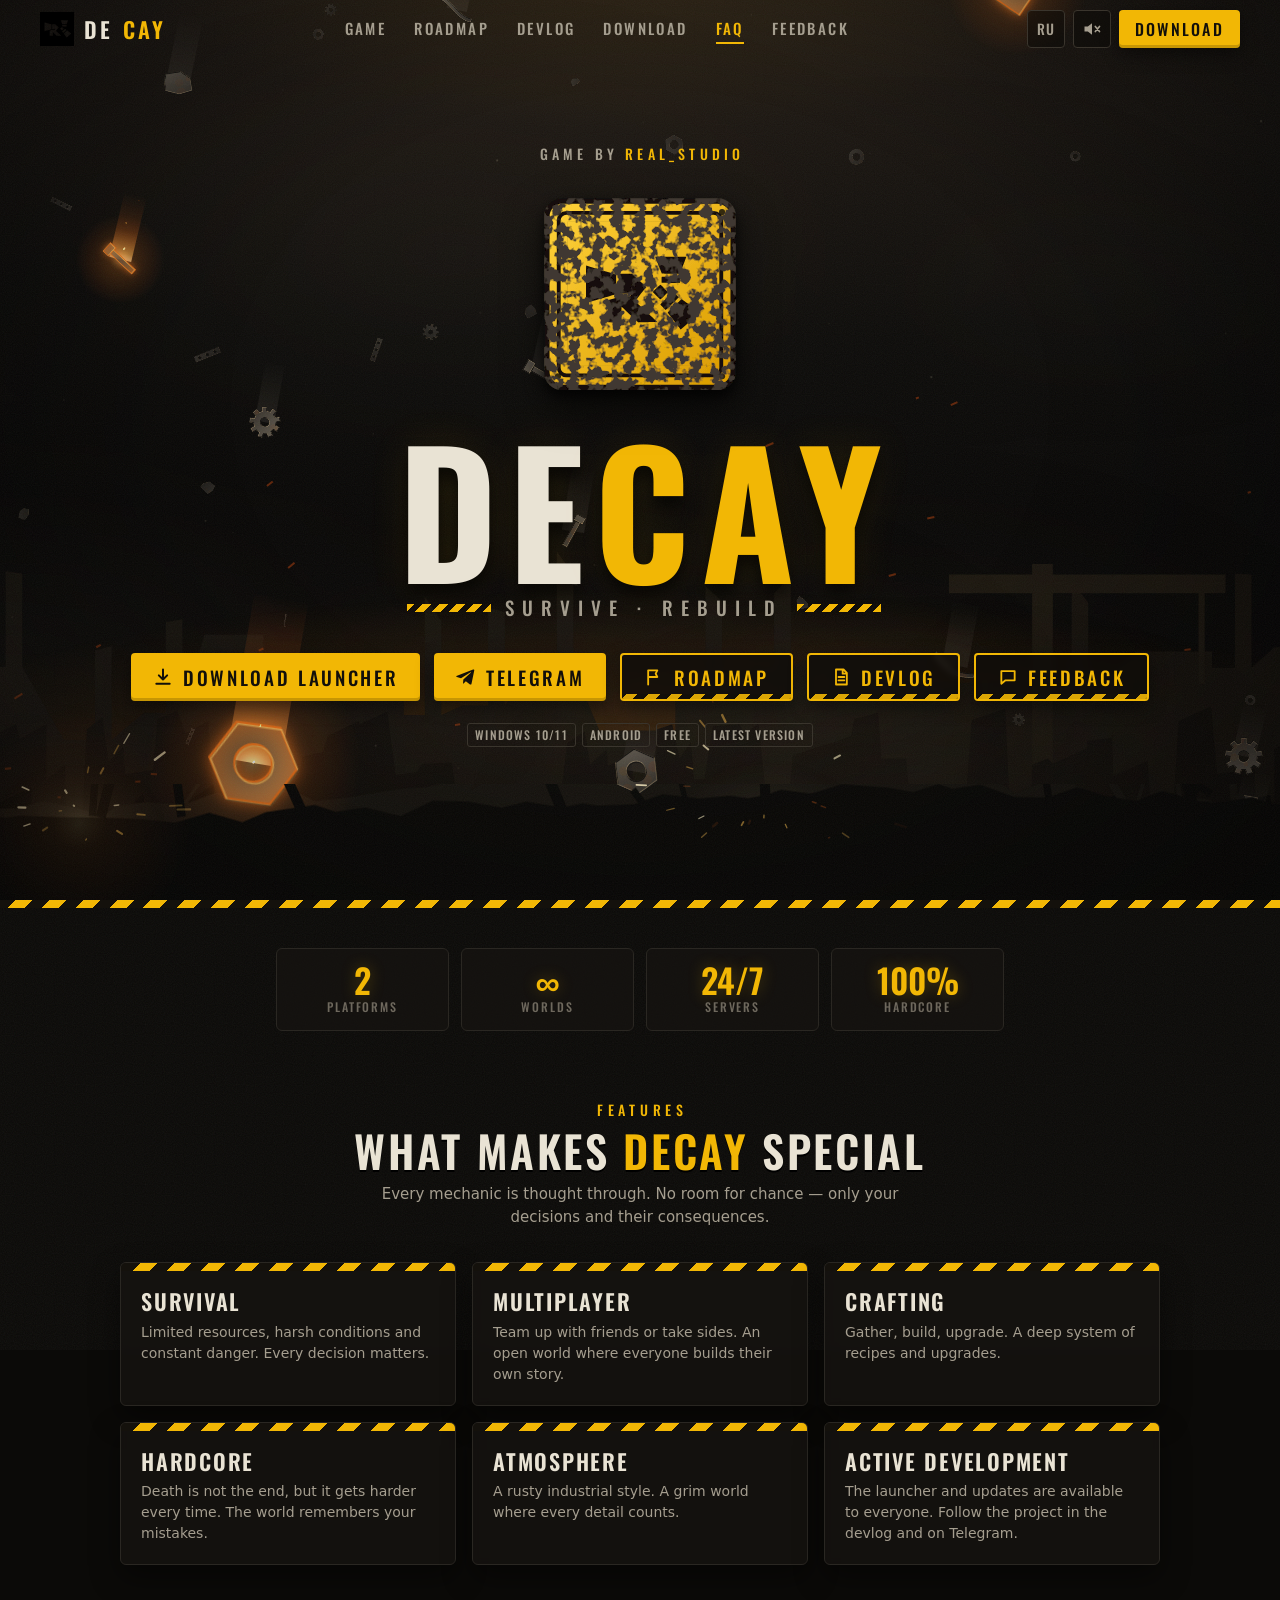
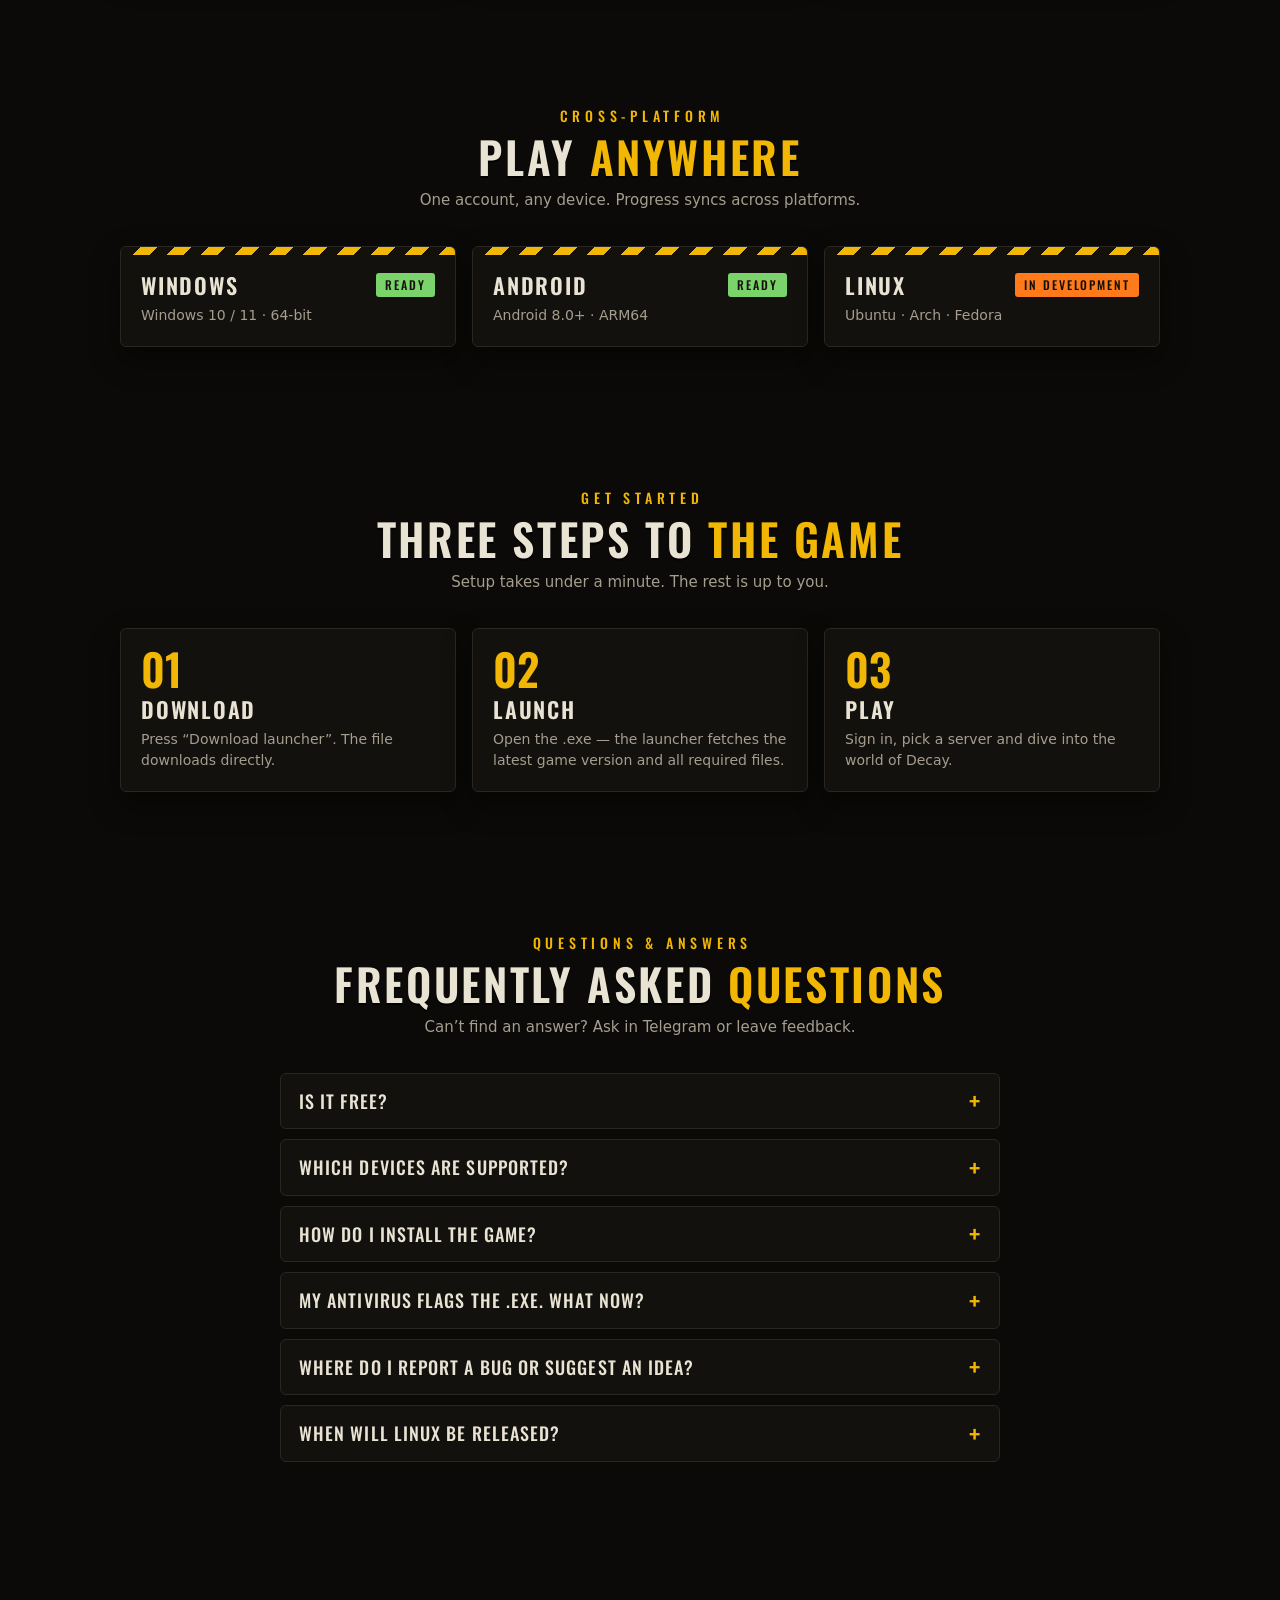
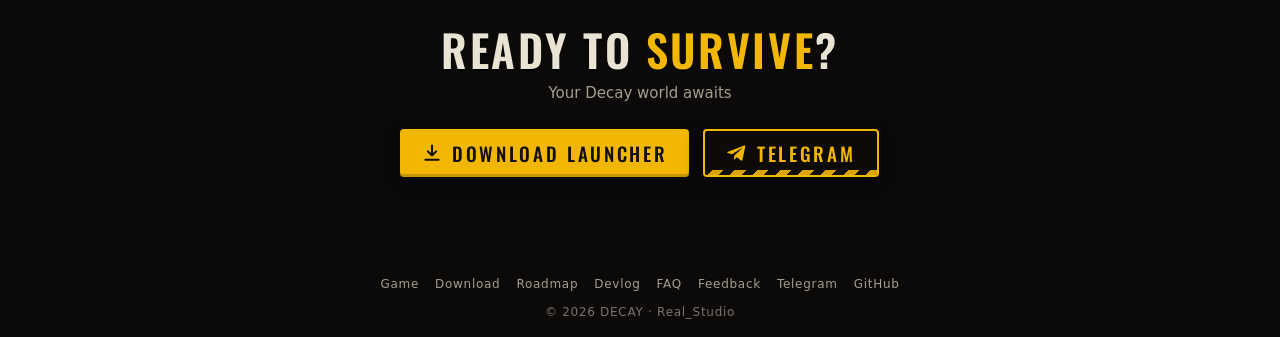
==== commit 3ed05a2c: "Add files via upload" ====
--- a/index.html
+++ b/index.html
@@ -6,9 +6,21 @@
 <title data-i="63">DECAY — Survival Multiplayer by Real_Studio</title>
 <meta name="description" content="DECAY — кроссплатформенная survival-игра от Real_Studio. Скачай лаунчер и окунись в ржавый мир выживания.">
 <meta name="theme-color" content="#0b0a08">
+<link rel="canonical" href="https://vovapro01345.github.io/Decay/">
+<meta property="og:type" content="website">
+<meta property="og:site_name" content="DECAY">
 <meta property="og:title" content="DECAY">
 <meta property="og:description" content="Survive · Rebuild · Decay">
+<meta property="og:url" content="https://vovapro01345.github.io/Decay/">
+<meta property="og:image" content="https://vovapro01345.github.io/Decay/images/og-image.png">
+<meta property="og:image:width" content="1200">
+<meta property="og:image:height" content="630">
+<meta name="twitter:card" content="summary_large_image">
+<meta name="twitter:image" content="https://vovapro01345.github.io/Decay/images/og-image.png">
 <link rel="icon" href="images/icon.svg" type="image/svg+xml">
+<link rel="icon" href="images/favicon-32.png" sizes="32x32" type="image/png">
+<link rel="apple-touch-icon" href="images/apple-touch-icon.png">
+<link rel="manifest" href="manifest.webmanifest">
 <link rel="preload" href="fonts/oswald-cyr.woff2" as="font" type="font/woff2" crossorigin>
 <script>document.documentElement.className+=" js"</script>
 <link rel="stylesheet" href="css/site.css">
@@ -21,15 +33,15 @@
 <div class="grain" aria-hidden="true"></div>
 <div class="bar" id="bar">
   <a class="brand" href="./"><img src="images/icon.svg" alt="">DE<span>CAY</span></a>
-  <nav class="menu"><a class="act" href="#features" data-i="64">Игра</a><a class="" href="roadmap/" data-i="65">Roadmap</a><a class="" href="devlog/" data-i="38">Девлог</a><a class="" href="#faq" data-i="66">FAQ</a><a class="" href="feedback/" data-i="39">Отзыв</a></nav>
+  <nav class="menu"><a class="act" href="#features" data-i="64">Игра</a><a class="" href="roadmap/" data-i="65">Roadmap</a><a class="" href="devlog/" data-i="38">Девлог</a><a class="" href="download/" data-i="66">Скачать</a><a class="" href="#faq" data-i="67">FAQ</a><a class="" href="feedback/" data-i="39">Отзыв</a></nav>
   <div class="tools">
     <button class="ic" id="lang" type="button" aria-label="Language">EN</button>
     <button class="ic" id="snd" type="button" aria-pressed="false" aria-label="Sound"><svg viewBox="0 0 24 24" aria-hidden="true"><path fill="currentColor" d="M3 9v6h4l5 4V5L7 9z"/><path class="w" fill="none" stroke="currentColor" stroke-width="2" stroke-linecap="round" d="M16 8.5a5 5 0 0 1 0 7M18.5 6a8.5 8.5 0 0 1 0 12"/><path class="x" fill="none" stroke="currentColor" stroke-width="2" stroke-linecap="round" d="m16 9 5 6m0-6-5 6"/></svg></button>
-    <a class="btn dl" href="https://github.com/vovapro01345/decay-launcher/releases/latest/download/decay-launcher.exe" data-i="67">Скачать</a>
+    <a class="btn dl" href="download/" data-i="66">Скачать</a>
   </div>
 </div>
 <main id="top">
-<header class="hero">
+<header class="hero" id="hero"><div class="flash" id="flash" aria-hidden="true"></div>
     <div class="tag"><span data-i="36">Игра от</span> <b>Real_Studio</b></div>
     <span class="shake" id="shake"><img class="hero-logo" src="images/logo.svg" alt="DECAY" width="600" height="600"></span>
     <h1 class="word" aria-label="DECAY">DE<span>CAY</span></h1>
@@ -63,13 +75,14 @@
   </div></section>
 </main>
 <footer>
-  <a href="#features" data-i="64">Игра</a><a href="roadmap/" data-i="65">Roadmap</a><a href="devlog/" data-i="38">Девлог</a><a href="#faq" data-i="66">FAQ</a><a href="feedback/" data-i="39">Отзыв</a><a href="https://t.me/Real_Studio_Game" target="_blank" rel="noopener">Telegram</a><a href="https://github.com/vovapro01345/Decay" target="_blank" rel="noopener">GitHub</a>
+  <a href="#features" data-i="64">Игра</a><a href="download/" data-i="66">Скачать</a><a href="roadmap/" data-i="65">Roadmap</a><a href="devlog/" data-i="38">Девлог</a><a href="#faq" data-i="67">FAQ</a><a href="feedback/" data-i="39">Отзыв</a><a href="https://t.me/Real_Studio_Game" target="_blank" rel="noopener">Telegram</a><a href="https://github.com/vovapro01345/Decay" target="_blank" rel="noopener">GitHub</a>
   <br><br>© <span id="yr">2026</span> DECAY · Real_Studio
 </footer>
 <script src="js/config.js"></script>
 <script src="js/i18n.js"></script>
 <script src="js/fx.js" defer></script>
 <script src="js/sound.js" defer></script>
+<script src="js/effects.js" defer></script>
 <script src="js/main.js" defer></script>
 </body>
 </html>
--- a/css/style.css
+++ b/css/style.css
@@ -18,8 +18,8 @@
   @keyframes sway{0%,100%{transform:rotate(-2deg)}50%{transform:rotate(2deg)}}
   .head{text-align:center;margin-bottom:34px}
   .kick{font:500 14px/1 var(--head);letter-spacing:.34em;text-transform:uppercase;color:var(--amber);padding-left:.34em}
-  h2.t{margin:10px 0 8px;font:600 clamp(28px,5vw,44px)/1.1 var(--head);letter-spacing:.06em;text-transform:uppercase;text-shadow:0 2px 0 #000}
-  h2.t span{color:var(--amber)}
+  h1.t,h2.t{margin:10px 0 8px;font:600 clamp(28px,5vw,44px)/1.1 var(--head);letter-spacing:.06em;text-transform:uppercase;text-shadow:0 2px 0 #000}
+  .t .am{color:var(--amber)}
   .lead{margin:0 auto;max-width:560px;color:var(--muted);font:15px/1.5 var(--body)}
   .card{position:relative;background:var(--card);border:1px solid var(--line);border-radius:6px;overflow:hidden;box-shadow:0 12px 30px rgba(0,0,0,.45);
         -webkit-backdrop-filter:blur(4px);backdrop-filter:blur(4px)}
@@ -56,5 +56,63 @@
 /* reveal on scroll (only with JS) */
 .js .rv{opacity:0;transform:translateY(22px);transition:opacity .6s ease,transform .6s ease}
 .js .rv.in{opacity:1;transform:none}
-@media (max-width:520px){.menu{display:none}}
+@media (max-width:760px){.menu{display:none}}
 @media (prefers-reduced-motion:reduce){.js .rv{opacity:1;transform:none;transition:none}.hero-logo{animation:none}}
+
+/* v2: tools, version, pages, faq, forms */
+.tools{display:flex;align-items:center;gap:8px}
+.ic{width:38px;height:38px;display:inline-flex;align-items:center;justify-content:center;border:1px solid #3a352d;border-radius:4px;background:rgba(14,12,9,.6);color:var(--muted);cursor:pointer;font:500 14px/1 var(--head);letter-spacing:.08em;transition:color .15s,border-color .15s}
+.ic:hover,.ic:focus-visible{color:var(--amber);border-color:var(--amber);outline:none}
+.ic svg{width:20px;height:20px}
+#snd .w{display:none}#snd[aria-pressed=true] .w{display:inline}#snd[aria-pressed=true] .x{display:none}#snd[aria-pressed=true]{color:var(--amber);border-color:var(--amber)}
+.btn.dl{min-height:38px;padding:8px 16px;font-size:16px}
+.shake{display:block}
+.ver{margin-top:14px;font:500 13px/1.3 var(--head);letter-spacing:.14em;text-transform:uppercase;color:var(--dim)}
+.ver b{color:var(--amber);font-weight:500}
+.narrow{max-width:720px}
+.phead{text-align:center;padding:120px 16px 30px}
+.phead .lead{margin:10px auto 0}
+.cols{align-items:start}
+.col h3{margin-bottom:12px}
+.col ul{margin:0;padding:0;list-style:none}
+.col li{position:relative;padding:8px 0 8px 22px;border-top:1px solid var(--line);font:14px/1.4 var(--body);color:var(--muted)}
+.col li::before{content:"";position:absolute;left:2px;top:15px;width:9px;height:9px;border-radius:50%;background:var(--dim)}
+.col.done li::before{background:#7bd36b}.col.wip li::before{background:var(--amber)}.col.plan li::before{background:transparent;border:2px solid var(--dim)}
+.entry{margin-bottom:16px}
+.em{display:flex;align-items:center;justify-content:space-between;margin-bottom:10px}
+.em time{font:500 14px/1 var(--head);letter-spacing:.14em;color:var(--amber)}
+.note{margin:18px 0 0;font:13px/1.5 var(--body);color:var(--dim);text-align:center}
+.qa{background:var(--card);border:1px solid var(--line);border-radius:6px;margin-bottom:10px;overflow:hidden}
+.qa summary{cursor:pointer;list-style:none;padding:16px 46px 16px 18px;font:500 18px/1.25 var(--head);letter-spacing:.06em;text-transform:uppercase;position:relative}
+.qa summary::-webkit-details-marker{display:none}
+.qa summary::after{content:"+";position:absolute;right:18px;top:50%;transform:translateY(-50%);font:500 26px/1 var(--head);color:var(--amber);transition:transform .2s}
+.qa[open] summary::after{transform:translateY(-50%) rotate(45deg)}
+.qa p{margin:0;padding:0 18px 16px;color:var(--muted);font:14px/1.55 var(--body)}
+form label{display:block;margin:14px 0 6px;font:500 13px/1 var(--head);letter-spacing:.16em;text-transform:uppercase;color:var(--muted)}
+form label:first-child{margin-top:0}
+input,select,textarea{width:100%;padding:11px 12px;border:1px solid #3a352d;border-radius:4px;background:rgba(0,0,0,.35);color:var(--ink);font:15px/1.4 var(--body)}
+input:focus,select:focus,textarea:focus{outline:none;border-color:var(--amber);box-shadow:0 0 0 3px rgba(242,183,5,.15)}
+form .btn{margin-top:18px;border:0;cursor:pointer}
+.grid .btn{justify-content:center}
+
+/* v3: effects, download, 404 game */
+.hero{position:relative}
+.flash{position:absolute;inset:0;z-index:3;pointer-events:none;opacity:0;transition:opacity .35s;
+  background:radial-gradient(circle 240px at var(--x,50%) var(--y,50%),rgba(255,190,70,.1),transparent 70%),radial-gradient(circle 380px at var(--x,50%) var(--y,50%),transparent 0,rgba(0,0,0,.4) 100%)}
+.flash.on{opacity:1}
+@media (hover:hover) and (pointer:fine){.hero{cursor:url("data:image/svg+xml,%3Csvg xmlns='http://www.w3.org/2000/svg' width='32' height='32' fill='none' stroke='%23f2b705' stroke-width='2'%3E%3Ccircle cx='16' cy='16' r='9'/%3E%3Cpath d='M16 2v8M16 22v8M2 16h8M22 16h8'/%3E%3C/svg%3E") 16 16,crosshair}.hero a,.hero button{cursor:pointer}}
+.ring{position:absolute;z-index:4;width:90px;height:90px;border:2px solid var(--amber);border-radius:50%;pointer-events:none}
+.dust{position:fixed;bottom:0;z-index:1;pointer-events:none;border-radius:50%;transform-origin:50% 100%;background:radial-gradient(closest-side,rgba(160,132,92,.55),rgba(160,132,92,0))}
+.grid.two{grid-template-columns:repeat(auto-fit,minmax(300px,1fr));margin-top:16px}
+.dlv{margin:10px 0 14px!important;min-height:20px;font:500 13px/1.4 var(--head)!important;letter-spacing:.12em;text-transform:uppercase;color:var(--dim)!important}
+.dlv b{color:var(--amber);font-weight:500}
+.req{width:100%;border-collapse:collapse;margin:6px 0 4px;font:14px/1.4 var(--body)}
+.req th{text-align:left;font:500 12px/1 var(--head);letter-spacing:.14em;text-transform:uppercase;color:var(--dim);padding:6px 6px 8px 0}
+.req td{padding:9px 6px 9px 0;border-top:1px solid var(--line);color:var(--muted)}
+.req td:first-child{color:var(--ink)}
+.log{margin:0;max-height:240px;overflow:auto;white-space:pre-wrap;font:13px/1.55 var(--body);color:var(--muted)}
+.g404{padding-top:80px}
+.game{width:min(92vw,520px);margin:18px auto 0;padding:0}
+.game canvas{display:block;width:100%;height:auto;touch-action:none;background:#0b0a08}
+.gh{display:flex;justify-content:space-between;padding:10px 14px;font:500 15px/1 var(--head);letter-spacing:.14em;text-transform:uppercase;color:var(--amber)}
+.gh span+span{color:var(--muted)}
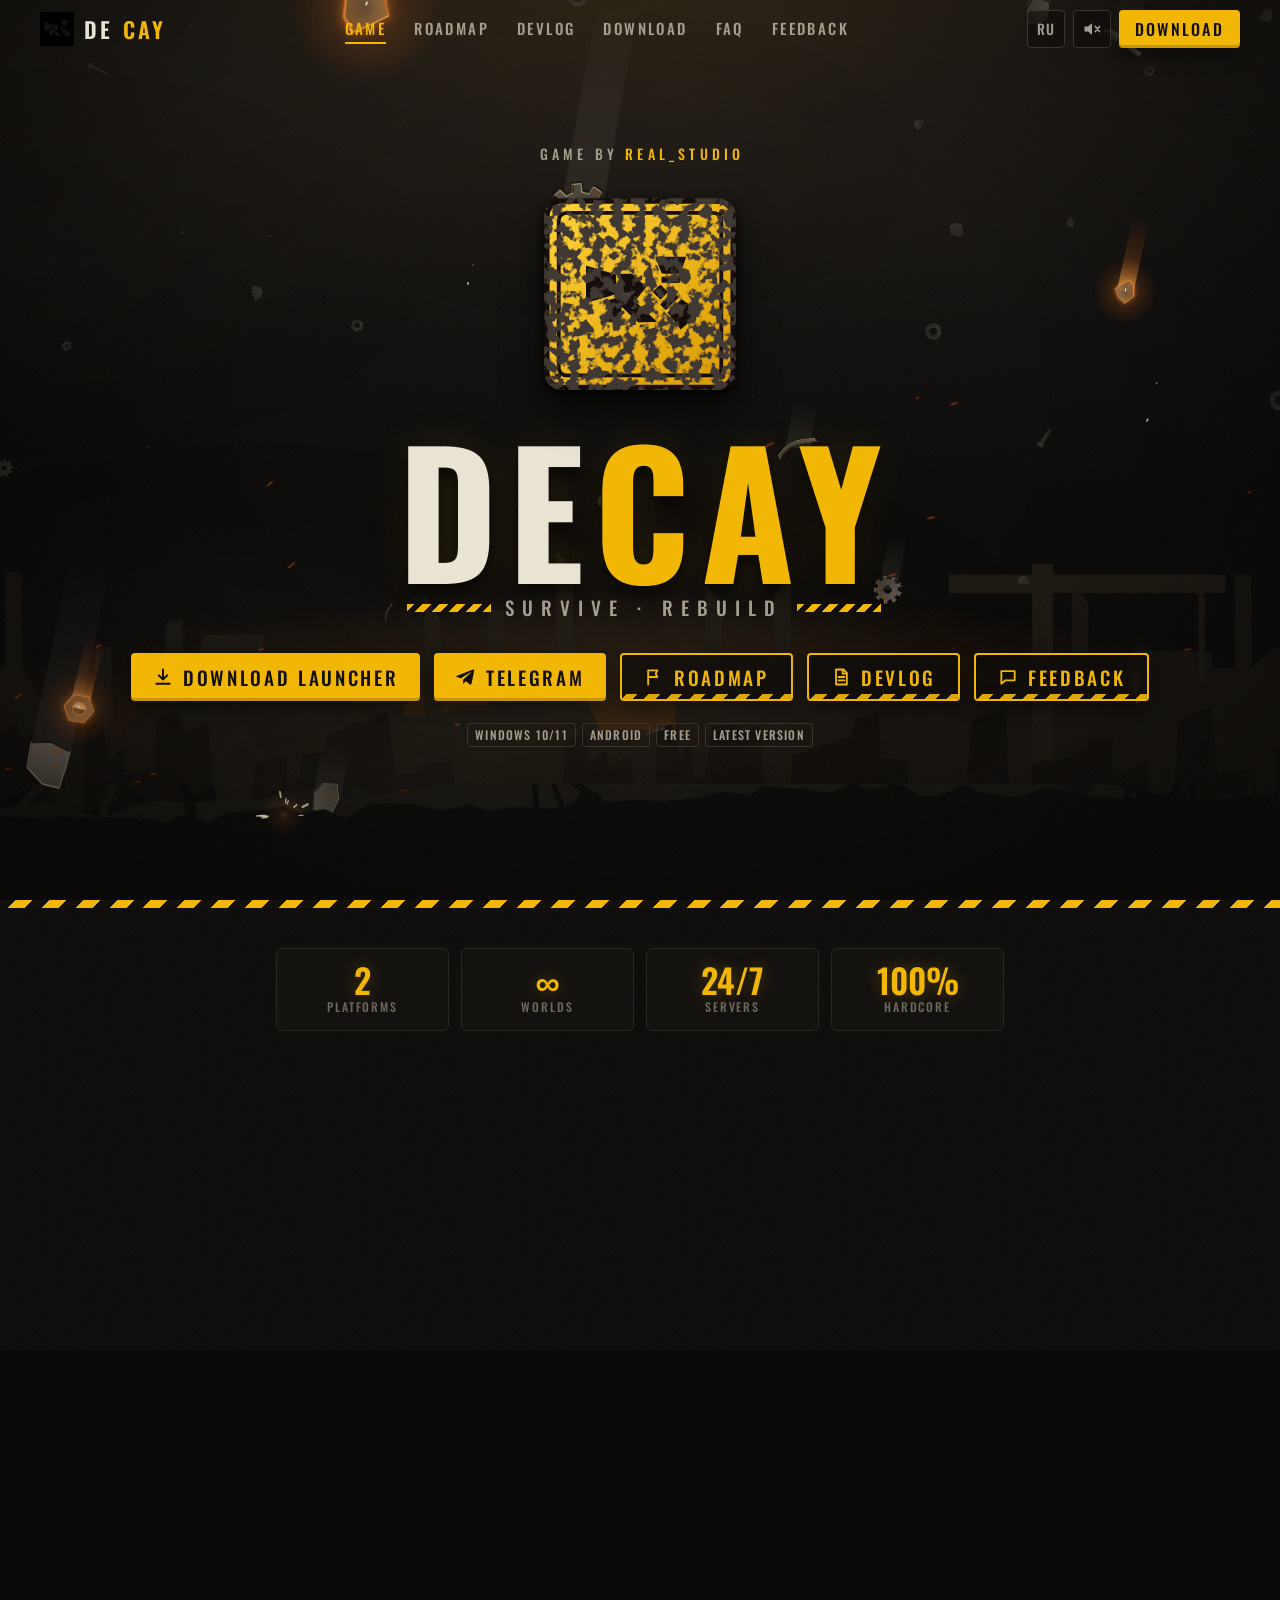
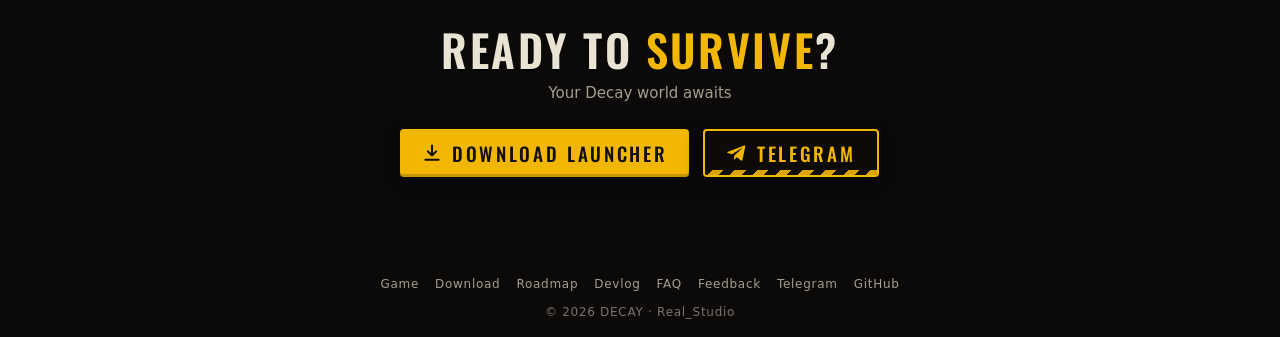
==== commit 62d3d68e: "Add files via upload" ====
--- a/index.html
+++ b/index.html
@@ -2,6 +2,8 @@
 <html lang="ru">
 <head>
 <meta charset="utf-8">
+<meta http-equiv="Content-Security-Policy" content="default-src 'none'; script-src 'self' https://gc.zgo.at; style-src 'self'; img-src 'self' data:; font-src 'self'; connect-src 'self' https://api.github.com https://*.goatcounter.com; manifest-src 'self'; form-action 'self'; base-uri 'self'; object-src 'none'">
+<meta name="referrer" content="strict-origin-when-cross-origin">
 <meta name="viewport" content="width=device-width,initial-scale=1,viewport-fit=cover">
 <title data-i="63">DECAY — Survival Multiplayer by Real_Studio</title>
 <meta name="description" content="DECAY — кроссплатформенная survival-игра от Real_Studio. Скачай лаунчер и окунись в ржавый мир выживания.">
@@ -22,7 +24,7 @@
 <link rel="apple-touch-icon" href="images/apple-touch-icon.png">
 <link rel="manifest" href="manifest.webmanifest">
 <link rel="preload" href="fonts/oswald-cyr.woff2" as="font" type="font/woff2" crossorigin>
-<script>document.documentElement.className+=" js"</script>
+<script src="js/boot.js"></script>
 <link rel="stylesheet" href="css/site.css">
 <link rel="stylesheet" href="css/style.css">
 </head>
@@ -57,7 +59,7 @@
     <div class="meta"><span>Windows 10/11</span><span>Android</span><span data-i="40">Бесплатно</span><span data-i="41">Последняя версия</span></div>
   </header>
   <div class="hazard"></div>
-  <div class="stats" style="margin-top:40px">
+  <div class="stats mt40">
     <div><b>2</b><small data-i="42">Платформы</small></div><div><b>∞</b><small data-i="43">Миров</small></div>
     <div><b>24/7</b><small data-i="44">Серверы</small></div><div><b>100%</b><small data-i="7">Хардкор</small></div>
   </div>
--- a/css/style.css
+++ b/css/style.css
@@ -116,3 +116,6 @@
 .game canvas{display:block;width:100%;height:auto;touch-action:none;background:#0b0a08}
 .gh{display:flex;justify-content:space-between;padding:10px 14px;font:500 15px/1 var(--head);letter-spacing:.14em;text-transform:uppercase;color:var(--amber)}
 .gh span+span{color:var(--muted)}
+/* utilities (instead of inline styles, for CSP) */
+.mt20{margin-top:20px}.mt40{margin-top:40px}
+.w404{color:var(--amber);font-size:clamp(64px,16vw,130px)}
